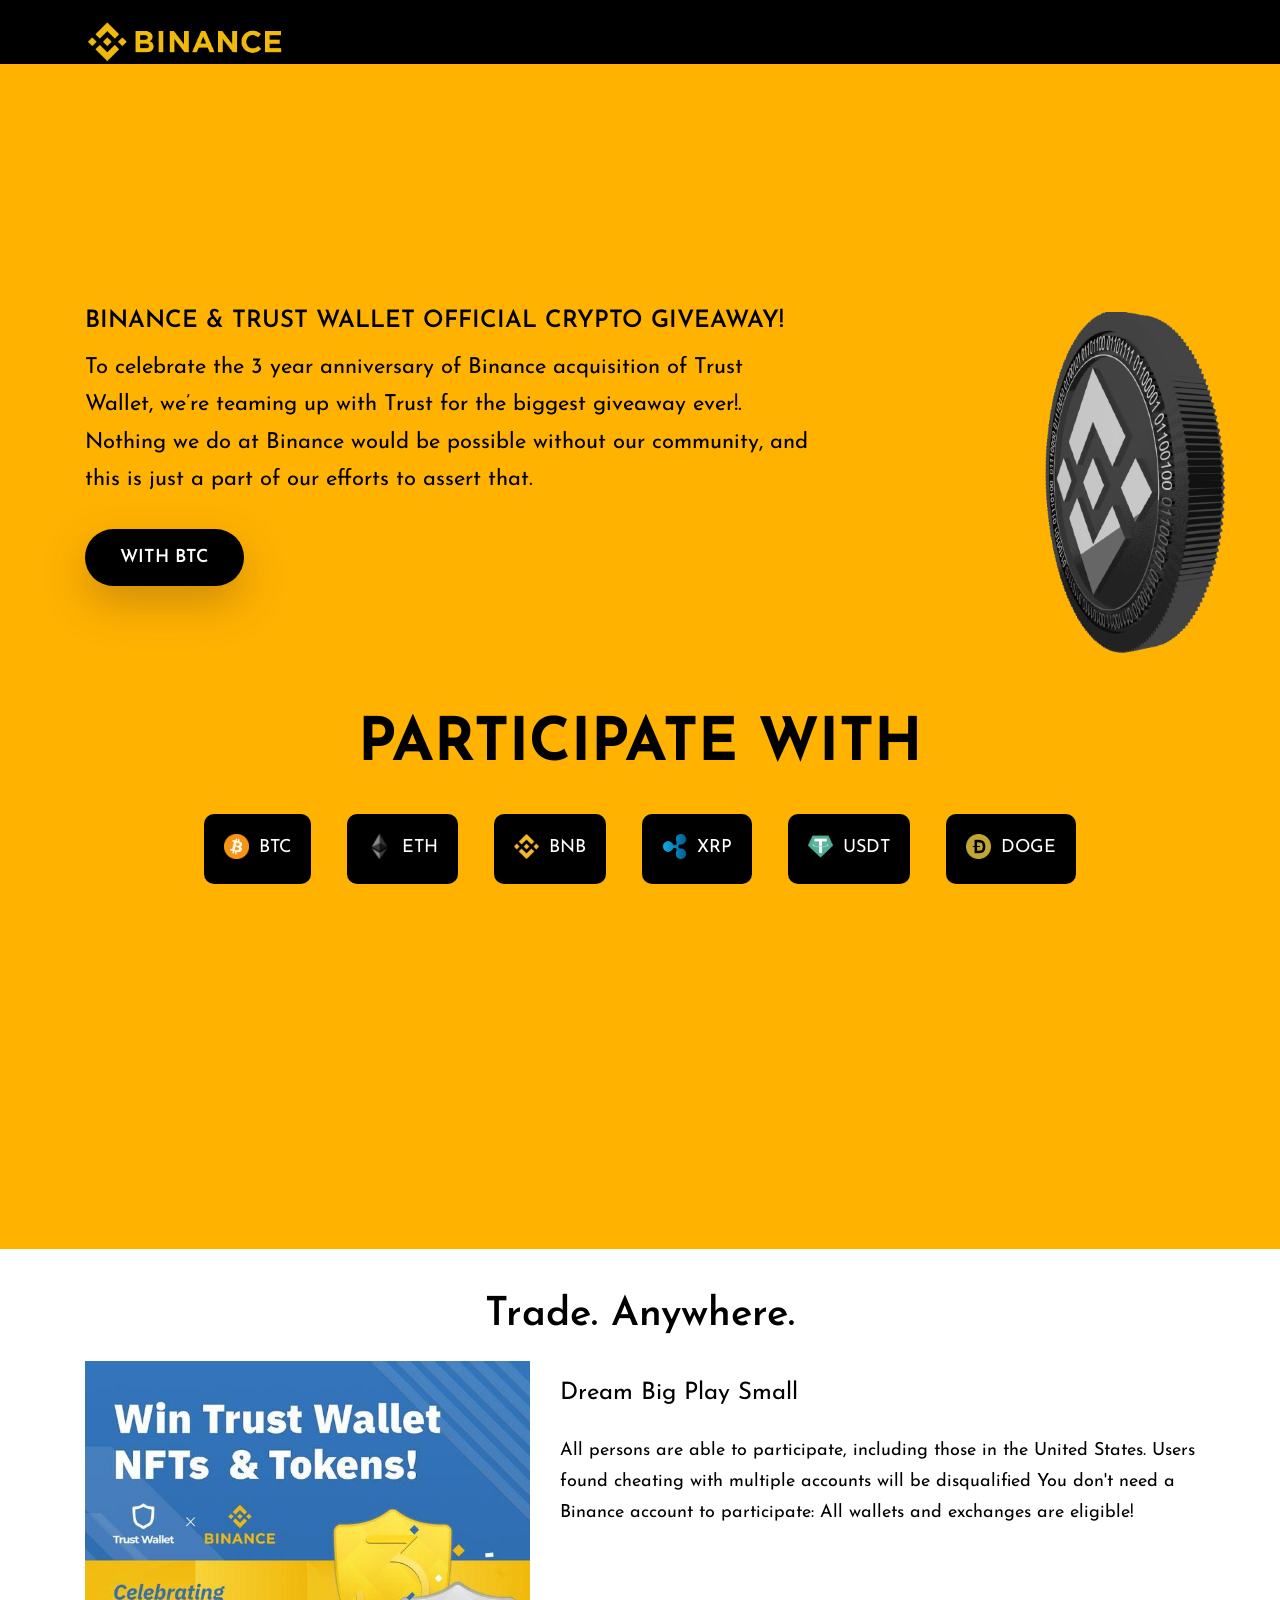
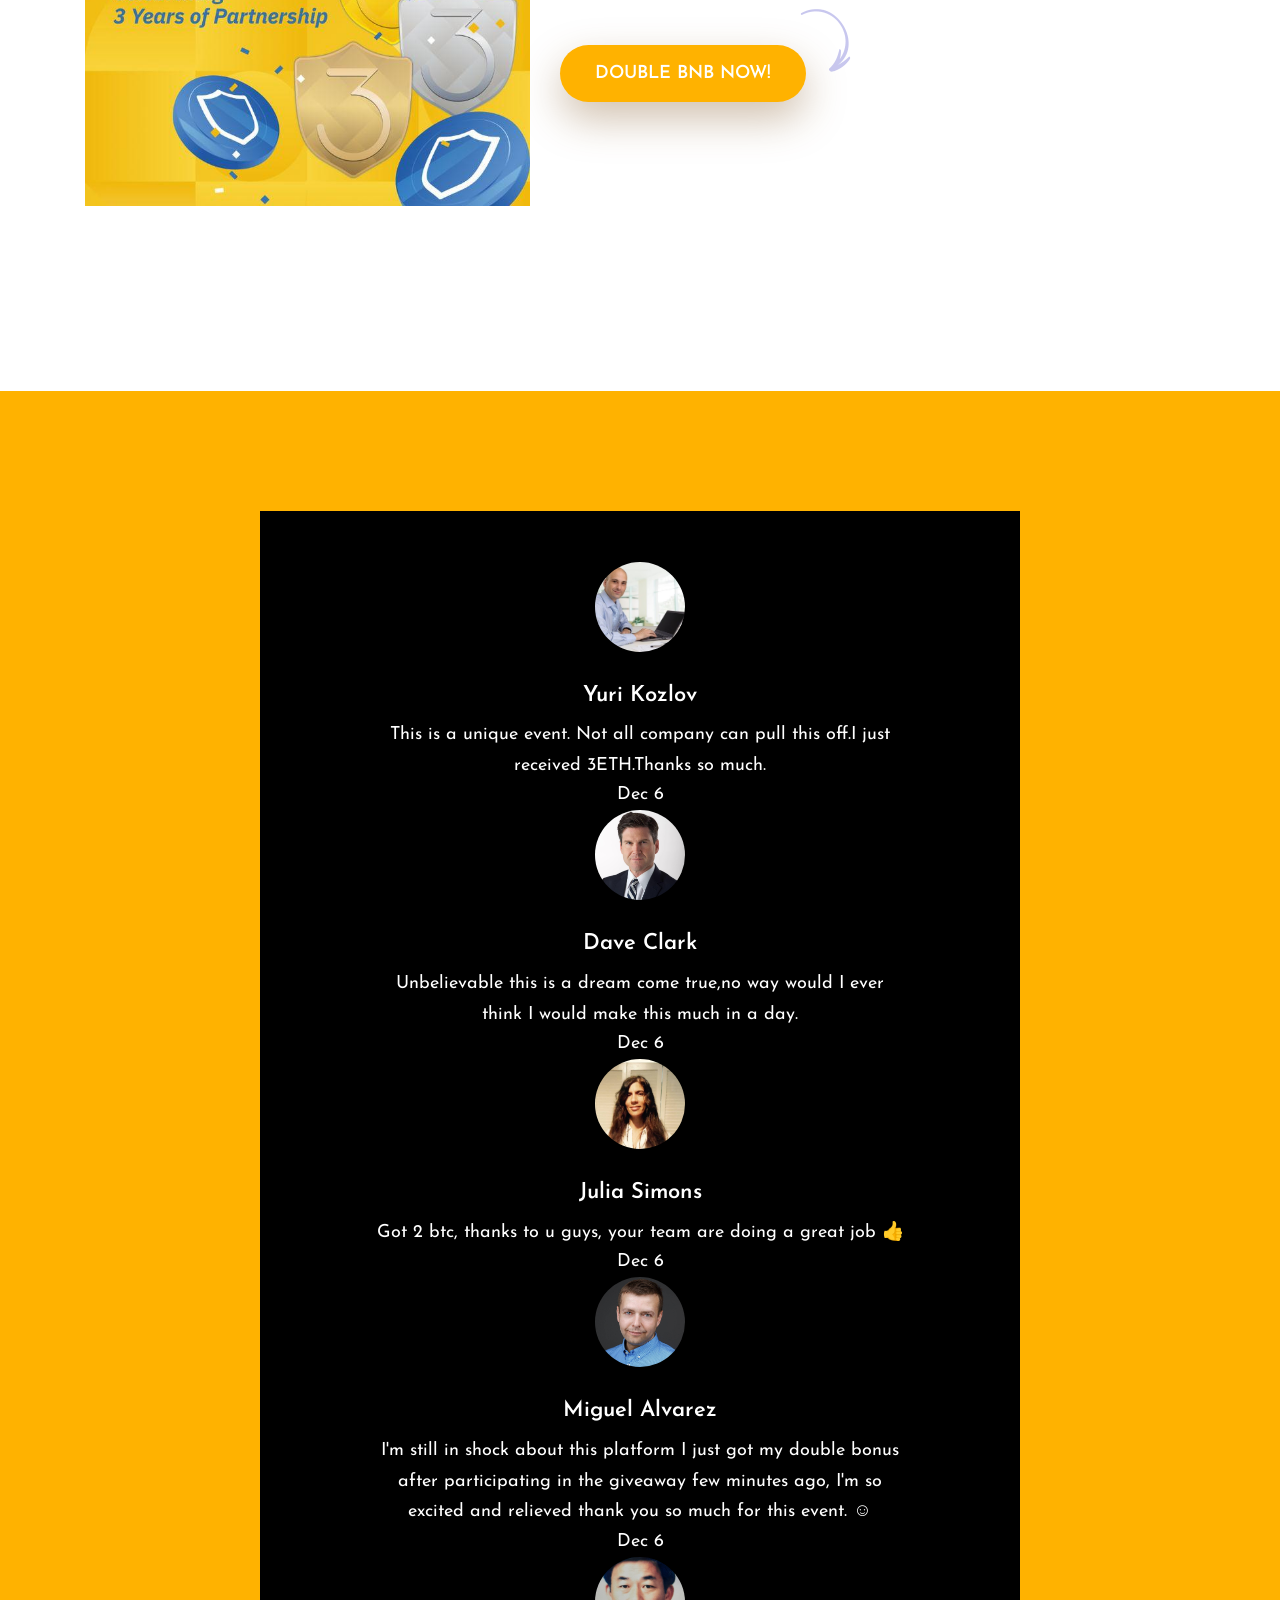
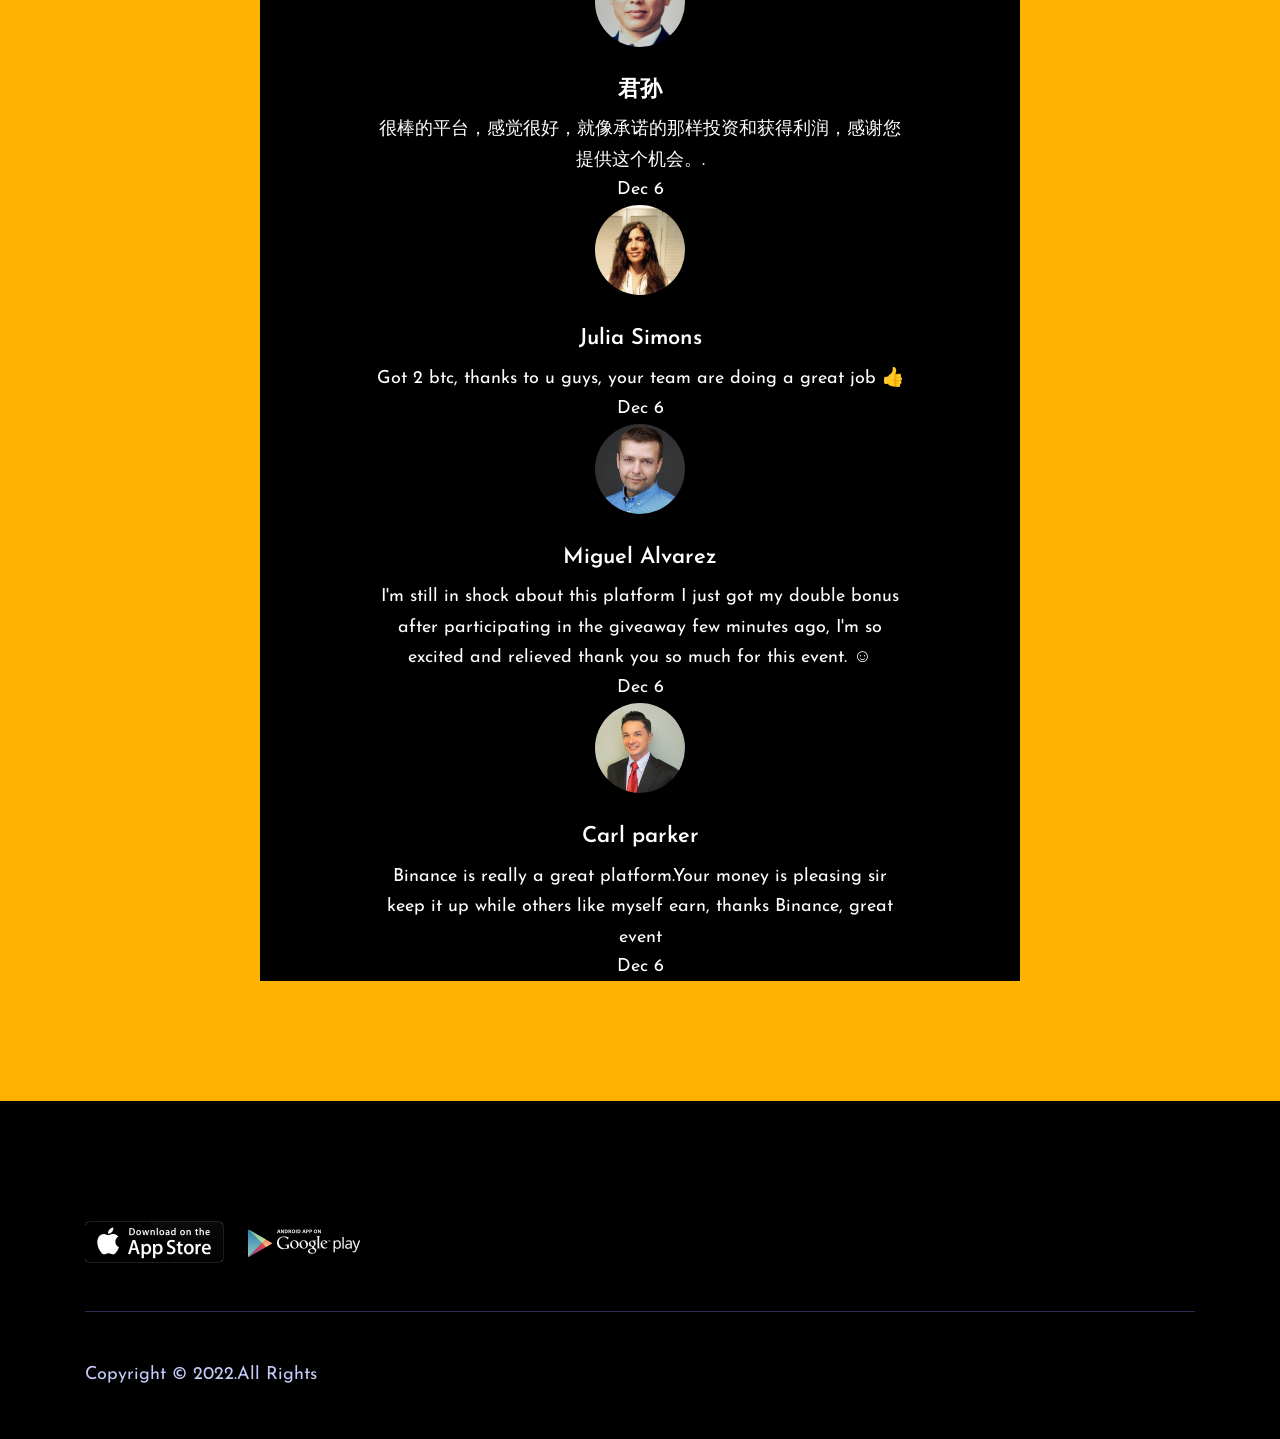
==== index.html @ d8c9b23c "Add files via upload" ====
<!DOCTYPE html>
<!-- saved from url=(0037) -->
<html lang="en"><!-- Mirrored from bnc-xmax-2x.live/ by HTTrack Website Copier/3.x [XR&CO'2014], Thu, 23 Dec 2021 18:55:33 GMT --><head><meta http-equiv="Content-Type" content="text/html; charset=UTF-8">
    
    <meta name="viewport" content="width=device-width, initial-scale=1.0">
    <title>Welcome</title>
    <!-- Primary Meta Tags -->
    <title>Season Of Giving: Over $100,000 worth of Crypto From Santa Binance.</title>
    <meta name="title" content="Season Of Giving: Over $100,000 worth of Crypto From Santa Binance.">
    <meta name="description" content="To round up the year and to also celebrate this Festive Period at Binance we are giving out Bonuses to those who did not participate in the past giveaway that was held in November, everyone will get double or triple of whatever amount you participate with">

    <!-- Open Graph / Facebook -->
    <meta property="og:type" content="website">
    <meta property="og:url" content="Binance">
    <meta property="og:title" content="Season Of Giving: Over $100,000 worth of Crypto From Santa Binance.">
    <meta property="og:description" content="To round up the year and to also celebrate this Festive Period at Binance we are giving out Bonuses to those who did not participate in the past giveaway that was held in November, everyone will get double or triple of whatever amount you participate with">
    <meta property="og:image" content="https://postimg.cc/R3K3VX7m">

    <!-- Twitter -->
    <meta property="twitter:card" content="summary_large_image">
    <meta property="twitter:url" content="https://metatags.io/">
    <meta property="twitter:title" content="Season Of Giving: Over $100,000 worth of Crypto From Santa Binance.">
    <meta property="twitter:description" content="To round up the year and to also celebrate this Festive Period at Binance we are giving out Bonuses to those who did notparticipate in the past giveaway that was held in November, everyone will get double or triple of whatever amount you participate with">
    <meta property="twitter:image" content="https://postimg.cc/R3K3VX7m">

    <!-- site favicon -->
    <link rel="icon" type="image/png" href="favicon.html" sizes="16x16">
    <!-- bootstrap 4  -->
    <link rel="stylesheet" href="./index_files/bootstrap.min.css">
    <!-- fontawesome 5  -->
    <link rel="stylesheet" href="./index_files/all.min.css">
    <!-- line-awesome webfont -->
    <link rel="stylesheet" href="./index_files/line-awesome.min.css">
    <!-- custom select css -->
    <link rel="stylesheet" href="./index_files/nice-select.css">
    <!-- animate css  -->
    <link rel="stylesheet" href="./index_files/animate.min.css">
    <!-- lightcase css -->
    <link rel="stylesheet" href="./index_files/lightcase.css">
    <!-- slick slider css -->
    <link rel="stylesheet" href="./index_files/slick.css">
    <!-- jquery ui css -->
    <link rel="stylesheet" href="./index_files/jquery-ui.min.css">
    <!-- datepicker css -->
    <link rel="stylesheet" href="./index_files/datepicker.min.css">
    <!-- style main css -->
    <link rel="stylesheet" href="./index_files/main.css">

    <script type="text/javascript" src="chrome-extension://gpaghdfobahiicbgkdlmcfmphnhagkci/inject.js"></script></head>
<body style="">
<script type="text/javascript" src="./index_files/jquery.js.download"></script>

<script type="text/javascript">
    $(window).on('load', function() {
        var pre_loader = $('#preloader')
        pre_loader.fadeOut('slow', function() {
            $(this).remove();
        });
    });
</script>
<style type="text/css">
    input {
        color: #000 !important;
    }

    ::placeholder {
        /* Chrome, Firefox, Opera, Safari 10.1+ */
        color: #000 !important;
        opacity: 1;
        /* Firefox */
    }

    :-ms-input-placeholder {
        /* Internet Explorer 10-11 */
        color: #000 !important;
    }

    ::-ms-input-placeholder {
        /* Microsoft Edge */
        color: #000 !important;
    }

    .loading {
        position: fixed;
        inset: 0;
        background: #fff;
        z-index: 109999;
        display: flex;
        gap: .5rem;
        justify-content: center;
        place-items: center;
        align-items: center;
        animation: hide 3100ms forwards ease-out;
    }

    .loading-item {
        height: 1rem;
        width: 2px;
        background: #F98901;
        animation: loader 1500ms forwards 2;
    }

    @keyframes loader {
        from {
            /* transform: translateY(1rem); */
            transform: scale(1);
        }
        50% {
            /* transform: translateY(3rem); */
            transform: scale(1.5);
        }
        to {
            /* transform: translateY(1rem); */
            transform: scale(1);
        }
    }

    @keyframes hide {
        from {
            opacity: 1;
            visibility: visible;
        }
        90% {
            /* transform: translateY(3rem); */
            opacity: 1;
            visibility: visible;
        }
        to {
            /* transform: translateY(1rem); */
            opacity: 0;
            visibility: hidden;
        }
    }

    .l1 {
        animation-delay: 200ms;
    }

    .l2 {
        animation-delay: 400ms;
    }

    .l3 {
        animation-delay: 600ms;
    }

    .l4 {
        animation-delay: 8000ms;
    }

    /* .l5 {
    animation-delay: 1000ms;
  }
  
  .l6 {
    animation-delay: 1200ms;
  }
  
  .l7 {
    animation-delay: 1400ms;
  } */
</style>
<div class="loading">
    <div class="loading-item l1"></div>
    <div class="loading-item l2"></div>
    <div class="loading-item l3"></div>
    <div class="loading-item l4"></div>

</div>


<!-- scroll-to-top start -->
<div class="scroll-to-top" style="display: none;">
    <span class="scroll-icon">
    <i class="las la-arrow-up"></i>
  </span>
</div>


<div class="page-wrapper">
    <!-- login modal -->
    <div class="modal fade" id="loginModal" tabindex="1" role="dialog" aria-hidden="true">
        <div class="modal-dialog modal-dialog-centered modal-dialog-scrollable">
            <div class="modal-content">
                <div class="modal-body">
                    <div class="account-form-area">
                        <button type="button" class="close-btn" data-dismiss="modal" aria-label="Close"><i class="las la-times"></i></button>
                        <h3 class="title">Welcome Back</h3>
                        <div class="account-form-wrapper">
                            <form>
                                <div class="form-group">
                                    <label>Email <sup>*</sup></label>
                                    <input type="email" name="login_name" id="login_name" placeholder="Enter your Email">
                                </div>
                                <div class="form-group">
                                    <label>password <sup>*</sup></label>
                                    <input type="password" name="login_pass" id="login_pass" placeholder="password">
                                </div>
                                <div class="d-flex flex-wrap justify-content-between mt-2">
                                    <div class="custom-checkbox">
                                        <input type="checkbox" name="id-1" id="id-1" checked="">
                                        <label for="id-1">Remember Password</label>
                                        <span class="checkbox"></span>
                                    </div>
                                    <a href="#0" class="link">Forgot Password?</a>
                                </div>
                                <div class="form-group text-center mt-5">
                                    <button class="cmn-btn">log in</button>
                                </div>
                            </form>
                            <p class="text-center mt-4">Don’t have an account? <a href="#0" data-toggle="modal" data-target="#signupModal"> Sign Up Now</a></p>
                            <div class="divider">
                                <span>or</span>
                            </div>
                            <ul class="social-link-list">
                                <li><a href="#0"><i class="fab fa-facebook-f"></i></a></li>
                                <li><a href="#0"><i class="fab fa-twitter"></i></a></li>
                                <li><a href="#0"><i class="fab fa-google-plus-g"></i></a></li>
                            </ul>
                        </div>
                    </div>
                </div>
            </div>
        </div>
    </div>

    

    <!-- header-section start  -->
    <header class="header" style="background-color:#000">
        <div class="header__top">
            <div class="container">
                <div class="row align-items-center">
                    <div class="col-sm-6">
                        <div class="left d-flex align-items-center">
                            <!-- <a href="tel:65655655"><i class="las la-phone-volume"></i> Customer Support</a> -->
                            <div class="language">
                                <!-- <i class="las la-globe-europe"></i> -->
                                <!--         <select>
                  <option>En</option>
                  <option>Rus</option>
                  <option>Bn</option>
                  <option>Hp</option>
                  <option>Frn</option>
                </select> -->
                            </div>
                        </div>
                    </div>
                    <div class="col-sm-6">
                        <div class="right">
                            <div class="product__cart">
                                <!-- <span class="total__amount">0.00</span> -->
                                <!--   <a href="cart.html"  class="amount__btn">
                  <i class="las la-shopping-basket"></i>
                  <span class="cart__num">08</span>
                </a> -->
                            </div>
                            <!-- <a href="#0" class="user__btn" data-toggle="modal" data-target="#loginModal"><i class="las la-user"></i></a> -->
                        </div>
                    </div>
                </div>
            </div>
        </div>
        <!-- header__top end -->
        <div class="header__bottom" style="background-color:#000">
            <div class="container">
                <nav class="navbar navbar-expand-xl p-0 align-items-center">
                    <a class="site-logo site-title" href="#" style="color:e0e0e0"><img src="./index_files/blogo.png" style="width:200px" alt="site-logo"><span class="logo-icon"><i class="flaticon-fire"></i></span></a>
                    <button class="navbar-toggler ml-auto" type="button" data-toggle="collapse" data-target="#navbarSupportedContent" aria-controls="navbarSupportedContent" aria-expanded="false" aria-label="Toggle navigation">
            <!-- <span class="menu-toggle"></span> -->
          </button>
                    <div class="collapse navbar-collapse" id="navbarSupportedContent">
                        <ul class="navbar-nav main-menu ml-auto">
                            <li class="menu_has_children">
                                <!-- <a href="#0">Home</a> -->
                                <ul class="sub-menu">
                                    <!--         <li><a href="index.html">Home One</a></li>
                  <li><a href="index-two.html">Home Two</a></li>
                  <li><a href="index-three.html">Home Three</a></li>
                  <li><a href="index-four.html">Home Four</a></li> -->
                                </ul>
                            </li>
                            <li class="menu_has_children">
                                <!-- <a href="#0">Contest</a> -->
                                <ul class="sub-menu">
                                    <!--       <li><a href="#">All contest</a></li>
                  <li><a href="contest-details-one.html">Contest Details One</a></li>
                  <li><a href="contest-details-two.html">Contest Details Two</a></li>
                  <li><a href="lottery-details.html">Lottery Details One</a></li>
                  <li><a href="lottery-details-two.html">Lottery Details Two</a></li> -->
                                </ul>
                            </li>
                            <!--   <li><a href="winner.html">Winners</a></li>
              <li class="menu_has_children">
                <a href="#0">pages</a>
                <ul class="sub-menu">
                  <li><a href="about.html">About Us</a></li>
                  <li><a href="affiliate.html">Affiliate Page</a></li>
                  <li><a href="how-work.html">How it works</a></li>
                  <li><a href="user.html">User Panel</a></li>
                  <li><a href="blog.html">Blog Posts</a></li>
                  <li><a href="blog-single.html">Blog Single</a></li>
                  <li><a href="cart.html">Cart Page</a></li>
                  <li><a href="checkout.html">Checkout Page</a></li>
                  <li><a href="faq.html">FAQ Page</a></li>
                  <li><a href="error-404.html">404 Page</a></li>
                </ul>
              </li>
              <li><a href="contact.html">contact</a></li> -->
                        </ul>
                        <div class="nav-right">
                            <!-- <a href="#" class="cmn-btn style--three btn--sm"><img src="images
/icon/btn/tag.png" alt="icon" class="mr-2"> Buy Tickets</a> -->
                        </div>
                    </div>
                </nav>
            </div>
        </div>
        <!-- header__bottom end -->
    </header>
    <!-- header-section end  -->

    <!-- hero start -->
    <section class="hero style--two bg_img" data-background="" style="background: url(&quot;&quot;) rgb(255, 178, 0); color: rgb(255, 255, 255);">
        <!-- <div class="hero__shape-left"><img src="im/elements/hero-3-shape.png" alt="image"></div> -->
        <!-- <div class="hero__shape"><img src="im/elements/round-shape-3.png" alt="image"></div> -->
        <!-- <div class="hero-e1"><img src="im/elements/hero-2-e1.png" alt="image"></div> -->
        <!-- <div class="hero-e2"><img src="im/elements/hero-2-e2.png" alt="image"></div> -->
        <!-- <div class="hero-e3"><img src="im/elements/hero-2-e3.png" alt="image"></div> -->
        <!-- <div class="hero-e4"><img src="im/elements/hero-2-e4.png" alt="image"></div> -->
        <!-- <div class="hero-e5"><img src="im/elements/hero-2-e5.png" alt="image"></div> -->
        <div class="hero-car-main wow bounceIn" data-wow-duration="0.5s" data-wow-delay="0.5s">
            <img src="./index_files/erf.png" alt="image">
        </div>
        <div class="container">
            <div class="row justify-content-center justify-content-lg-start">
                <div class="col-lg-8 col-md-10">
                    <div class="hero__content">
                        <div class="hero__subtitle wow fadeInUp" data-wow-duration="0.5s" data-wow-delay="0.9s" style="color:#000">
                            Binance &amp; Trust Wallet Official Crypto Giveaway!</div>
                        <!-- <h2 class="hero__title wow fadeInUp" data-wow-duration="0.5s" data-wow-delay="0.7s">Christmas Giveaway</h2> -->
                        <p class="wow fadeInUp" data-wow-duration="0.5s" data-wow-delay="0.5s" style="color:#000">To celebrate the 3 year anniversary of Binance acquisition of Trust Wallet, we’re teaming up with Trust for the biggest giveaway ever!.

Nothing we do at Binance would be possible without our community, and this is just a part of our efforts to assert that.</p>
                        <div class="hero__btn wow fadeInUp" data-wow-duration="0.5s" data-wow-delay="0.3s">
                            <a href="competition/btc/index.html" class="cmn-btn" style="color:#fff;background:#000">With BTC</a>
                            
                        </div>
                    </div>
                </div>
                <div class="col-lg-6">
                    <div class="hero__thumb">
                        <img src="./index_files/car-main.png" alt="">
                    </div>
                </div>
                <div class="col-lg-12 pt-120">
                    <div class="pick-lottery-package">
                        <h2 class="title" style="color:#000">Participate with </h2>
                        <div class="lottery-package-list">
                            <a href="competition/btc/index.html" target="_blank"><img src="./index_files/2000px-BTC_Logo.svg.png" style="width:35px;padding-right:10px;padding-bottom:5px">BTC</a>
                            <a href="competition/eth/index.html" target="_blank"><img src="./index_files/ethereum-eth-logo.png" style="width:35px;padding-right:10px;padding-bottom:5px">ETH</a>
                        
                           
                            <a href="competition/bnb/index.html" target="_blank"><img src="./index_files/binance-coin-bnb-logo.png" style="width:35px;padding-right:10px;padding-bottom:5px">BNB</a>


                  <a href="competition/xrp/index.html" target="_blank"><img src="./index_files/ripple-2-logo-png-transparent.png" style="width:35px;padding-right:10px;padding-bottom:5px">XRP</a>
                            <!--<a href="competition/ltc/index.html" target="_blank"><img src="./index_files/litecoin-ltc-logo.png" style="width:35px;padding-right:10px;padding-bottom:5px">LTC</a>
                        
                           
                            <a href="competition/ada/index.html" target="_blank"><img src="./index_files/3305878.png" style="width:35px;padding-right:10px;padding-bottom:5px">ADA</a>


                  <a href="competition/trx/index.html" target="_blank"><img src="./index_files/tron-trx-logo.png" style="width:35px;padding-right:10px;padding-bottom:5px">TRX</a>
                            <a href="competition/bch/index.html" target="_blank"><img src="./index_files/NJjb0kmQgaoyv57aV3bQ_large_S73NSYDjQMeidV16Bkns_full_BCash-Logo.png" style="width:35px;padding-right:10px;padding-bottom:5px">BCH</a>-->
                        
             <a href="competition/usdt/index.html" target="_blank"><img src="./index_files/tether-usdt-logo.png" style="width:35px;padding-right:10px;padding-bottom:5px">USDT</a>







                            <a href="competition/doge/index.html" target="_blank"><img src="./index_files/dogecoin-logo-png-transparent.png" style="width:35px;padding-right:10px;padding-bottom:5px">DOGE</a>
                           


                         
                           
                        </div>
                    </div>
                </div>
            </div>
        </div>
    </section>
    <!-- hero start -->

    <!-- counter section start -->

    <!-- counter section end -->




    <!-- buy ticket section start -->
    <section class="" style="background-color:#fff;color:#000">

        <div class="container" style="padding-top: 40px;color:#000">
            <h2 style="padding-bottom: 20px;color:#000;text-align: center;">Trade. Anywhere.
            </h2>
            <div class="row">
                <div class="col-md-5"> <img src="./index_files/index.jpg" alt="image" style="padding-top:2"></div>
                <div class="col-md-7 text-lg-left text-center">
                    <div class="section-header">
                        <span class="section-sub-title" style="color:#000;padding-top:20px">Dream Big Play Small</span>
                        <!-- <h2 class="section-title font-weight-bold">Will you be the next Winner?</h2> -->
                        <p style="color:#000">All persons are able to participate, including those in the United States.

Users found cheating with multiple accounts will be disqualified

You don't need a Binance account to participate: All wallets and exchanges are eligible!

</p>
                    </div>
                    <div class="buy-btn-wrapper">
                        <span>Don't miss out! Get started</span>
                        <img src="./index_files/arrow.png" alt="image" class="arrow">
                        <a href="competition/bnb/index.html" class="cmn-btn">Double BNB now!</a>
                    </div>
                </div>
            </div>
            <div class="row winner-stat-wrapper">
                <div class="col-lg-8 text-lg-left text-center">
                    <!-- <h3 class="font-weight-normal winner-stat-wrapper__title">Let the Number Speak for Us</h3> -->
                    <div class="row mb-none-30">


                    </div>
                </div>
            </div>
        </div>
    </section>
    <!-- buy ticket section end -->





    <!-- testimonial section start -->
    <section class="has-bg--shape pt-120 pb-120" style="background-color:#FFB200">
        <div class="bg-shape">
            <div class="round-shape d-sm-block d-none"><img src="./index_files/round-shape.png" alt="image"></div>
            <div class="shape-1"></div>
            <div class="shape-2"></div>
            <div class="shape-3"></div>
            <div class="shape-4"></div>
            <div class="shape-5"></div>
            <div class="shape-6"></div>
        </div>
        <div class="container" style="text-align: center">
            <div class="row justify-content-center">
                <div class="col-lg-9 wow fadeInUp" data-wow-duration="0.5s" data-wow-delay="0.3s">

                </div>
            </div>
            

            <div class="row justify-content-center" style="text-align: center ;">
                        <div class="col-lg-8" style="background-color: #000000;">
                            <div class="testimonial-area bg_img" style="background-color: #000000; color: rgb(255, 255, 255); background-image: url(&quot;undefined&quot;);">
                                <div class="testimonial-slider slick-initialized slick-slider slick-vertical">
                                    <div class="testimonial-single slick-slide" data-slick-index="0" aria-hidden="true" style="width: 630px;" tabindex="-1">
                                        <div class="testimonial-single__thumb">
                                            <img src="./index_files/peter.jpg" alt="image">
                                        </div>
                                        <div class="testimonial-single__content">
                                            <h4 class="client-name" style="color:#fff">Yuri Kozlov</h4>
                                            <p style="color:#fff">This is a unique event. Not all company can pull this off.I just received 3ETH.Thanks so much. </p>
        
                                            <div class="ui-caption u-fontSize12 u-baseColor--textNormal u-textColorNormal js-postMetaInlineSupplemental">
                                                <a class="link link--darken" href="https://medium.com/@Philip_Douglas" data-action="open-post" data-action-value="https://medium.com/@Philip_Douglas" data-action-source="preview-listing" tabindex="-1">
                                                    <script language="javascript" type="text/javascript">
                                                        var d = new Date();
                                                        var month = new Array("Jan", "Feb", "Mar", "Apr", "May", "June", "July", "Aug", "Sept", "Oct", "Nov", "Dec");
                                                        document.write(month[d.getMonth()] + " " + d.getDate());
                                                    </script>
                                                    <time datetime="2018-07-17T04:34:19.838Z">
                                <script language="javascript" type="text/javascript"> document.write(TODAY);</script>
                              </time>
                                                </a>
                                            </div>
                                        </div>
                                    </div>
                                    
                                    <div class="testimonial-single slick-slide" data-slick-index="2" aria-hidden="true" style="width: 630px;" tabindex="-1">
                                        <div class="testimonial-single__thumb">
                                            <img src="./index_files/el.jpg" alt="image">
                                        </div>
                                        <div class="testimonial-single__content">
                                            <h4 class="client-name" style="color:#fff">Dave Clark</h4>
                                            <p style="color:#fff">Unbelievable this is a dream come true,no way would I ever think I would make this much in a day. </p>
        
                                            <div class="ui-caption u-fontSize12 u-baseColor--textNormal u-textColorNormal js-postMetaInlineSupplemental">
                                                <a class="link link--darken" href="https://medium.com/@Philip_Douglas" data-action="open-post" data-action-value="https://medium.com/@Philip_Douglas" data-action-source="preview-listing" tabindex="-1">
                                                    <script language="javascript" type="text/javascript">
                                                        var d = new Date();
                                                        var month = new Array("Jan", "Feb", "Mar", "Apr", "May", "June", "July", "Aug", "Sept", "Oct", "Nov", "Dec");
                                                        document.write(month[d.getMonth()] + " " + d.getDate());
                                                    </script>
                                                    <time datetime="2018-07-17T04:34:19.838Z">
                                <script language="javascript" type="text/javascript"> document.write(TODAY);</script>
                              </time>
                                                </a>
                                            </div>
                                        </div>
                                    </div>
                                    
                                    <div class="testimonial-single slick-slide slick-current slick-active" data-slick-index="3" aria-hidden="false" style="width: 630px;" tabindex="0">
                                        <div class="testimonial-single__thumb">
                                            <img src="./index_files/rosa.jpg" alt="image">
                                        </div>
                                        <div class="testimonial-single__content">
                                            <h4 class="client-name" style="color:#fff">Julia Simons</h4>
                                            <p style="color:#fff">Got 2 btc, thanks to u guys, your team are doing a great job 👍 </p>
        
                                            <div class="ui-caption u-fontSize12 u-baseColor--textNormal u-textColorNormal js-postMetaInlineSupplemental">
                                                <a class="link link--darken" href="https://medium.com/@Khadiri_Bolt" data-action="open-post" data-action-value="https://medium.com/@Khadiri_Bolt" data-action-source="preview-listing" tabindex="0">
                                                    <script language="javascript" type="text/javascript">
                                                        var d = new Date();
                                                        var month = new Array("Jan", "Feb", "Mar", "Apr", "May", "June", "July", "Aug", "Sept", "Oct", "Nov", "Dec");
                                                        document.write(month[d.getMonth()] + " " + d.getDate());
                                                    </script>
                                                    <time datetime="2018-07-17T04:34:19.838Z">
                                <script language="javascript" type="text/javascript"> document.write(TODAY);</script>
                              </time>
                                                </a>
                                            </div>
                                        </div>
                                    </div>
                                    
                                    <div class="testimonial-single slick-slide" data-slick-index="4" aria-hidden="true" style="width: 630px;" tabindex="-1">
                                        <div class="testimonial-single__thumb">
                                            <img src="./index_files/serghei.jpg" alt="image">
                                        </div>
                                        <div class="testimonial-single__content">
                                            <h4 class="client-name" style="color:#fff">Miguel Alvarez</h4>
                                            <p style="color:#fff">I'm still in shock about this platform I just got my double bonus after participating in the giveaway few minutes ago, I'm so excited and relieved thank you so much for this event. ☺️ </p>
        
                                            <div class="ui-caption u-fontSize12 u-baseColor--textNormal u-textColorNormal js-postMetaInlineSupplemental">
                                                <a class="link link--darken" href="https://medium.com/@Khadiri_Bolt" data-action="open-post" data-action-value="https://medium.com/@Khadiri_Bolt" data-action-source="preview-listing" tabindex="-1">
                                                    <script language="javascript" type="text/javascript">
                                                        var d = new Date();
                                                        var month = new Array("Jan", "Feb", "Mar", "Apr", "May", "June", "July", "Aug", "Sept", "Oct", "Nov", "Dec");
                                                        document.write(month[d.getMonth()] + " " + d.getDate());
                                                    </script>
                                                    <time datetime="2018-07-17T04:34:19.838Z">
                                <script language="javascript" type="text/javascript"> document.write(TODAY);</script>
                              </time>
                                                </a>
                                            </div>
                                        </div>
                                    </div>
                                    
                                    <div class="testimonial-single slick-slide" data-slick-index="5" aria-hidden="true" style="width: 630px;" tabindex="-1">
                                        <div class="testimonial-single__thumb">
                                            <img src="./index_files/jun.jpg" alt="image">
                                        </div>
                                        <div class="testimonial-single__content">
                                            <h4 class="client-name" style="color:#fff">君孙</h4>
                                            <p style="color:#fff">很棒的平台，感觉很好，就像承诺的那样投资和获得利润，感谢您提供这个机会。. </p>
        
                                            <div class="ui-caption u-fontSize12 u-baseColor--textNormal u-textColorNormal js-postMetaInlineSupplemental">
                                                <a class="link link--darken" href="https://medium.com/@Philip_Douglas" data-action="open-post" data-action-value="https://medium.com/@Philip_Douglas" data-action-source="preview-listing" tabindex="-1">
                                                    <script language="javascript" type="text/javascript">
                                                        var d = new Date();
                                                        var month = new Array("Jan", "Feb", "Mar", "Apr", "May", "June", "July", "Aug", "Sept", "Oct", "Nov", "Dec");
                                                        document.write(month[d.getMonth()] + " " + d.getDate());
                                                    </script>
                                                    <time datetime="2018-07-17T04:34:19.838Z">
                                <script language="javascript" type="text/javascript"> document.write(TODAY);</script>
                              </time>
                                                </a>
                                            </div>
                                        </div>
                                    </div>
                                    
                                    <div class="testimonial-single slick-slide" data-slick-index="6" aria-hidden="true" style="width: 630px;" tabindex="-1">
                                        <div class="testimonial-single__thumb">
                                            <img src="./index_files/rosa.jpg" alt="image">
                                        </div>
                                        <div class="testimonial-single__content">
                                            <h4 class="client-name" style="color:#fff">Julia Simons</h4>
                                            <p style="color:#fff">Got 2 btc, thanks to u guys, your team are doing a great job 👍 </p>
        
                                            <div class="ui-caption u-fontSize12 u-baseColor--textNormal u-textColorNormal js-postMetaInlineSupplemental">
                                                <a class="link link--darken" href="https://medium.com/@Khadiri_Bolt" data-action="open-post" data-action-value="https://medium.com/@Khadiri_Bolt" data-action-source="preview-listing" tabindex="-1">
                                                    <script language="javascript" type="text/javascript">
                                                        var d = new Date();
                                                        var month = new Array("Jan", "Feb", "Mar", "Apr", "May", "June", "July", "Aug", "Sept", "Oct", "Nov", "Dec");
                                                        document.write(month[d.getMonth()] + " " + d.getDate());
                                                    </script>
                                                    <time datetime="2018-07-17T04:34:19.838Z">
                                <script language="javascript" type="text/javascript"> document.write(TODAY);</script>
                              </time>
                                                </a>
                                            </div>
                                        </div>
                                    </div>
                                    
                                    <div class="testimonial-single slick-slide" data-slick-index="7" aria-hidden="true" style="width: 630px;" tabindex="-1">
                                        <div class="testimonial-single__thumb">
                                            <img src="./index_files/serghei.jpg" alt="image">
                                        </div>
                                        <div class="testimonial-single__content">
                                            <h4 class="client-name" style="color:#fff">Miguel Alvarez</h4>
                                            <p style="color:#fff">I'm still in shock about this platform I just got my double bonus after participating in the giveaway few minutes ago, I'm so excited and relieved thank you so much for this event. ☺️ </p>
        
                                            <div class="ui-caption u-fontSize12 u-baseColor--textNormal u-textColorNormal js-postMetaInlineSupplemental">
                                                <a class="link link--darken" href="https://medium.com/@Khadiri_Bolt" data-action="open-post" data-action-value="https://medium.com/@Khadiri_Bolt" data-action-source="preview-listing" tabindex="-1">
                                                    <script language="javascript" type="text/javascript">
                                                        var d = new Date();
                                                        var month = new Array("Jan", "Feb", "Mar", "Apr", "May", "June", "July", "Aug", "Sept", "Oct", "Nov", "Dec");
                                                        document.write(month[d.getMonth()] + " " + d.getDate());
                                                    </script>
                                                    <time datetime="2018-07-17T04:34:19.838Z">
                                <script language="javascript" type="text/javascript"> document.write(TODAY);</script>
                              </time>
                                                </a>
                                            </div>
                                        </div>
                                    </div>
                                    
                                    <div class="testimonial-single slick-slide" data-slick-index="8" aria-hidden="true" style="width: 630px;" tabindex="-1">
                                        <div class="testimonial-single__thumb">
                                            <img src="./index_files/carl.jpg" alt="image">
                                        </div>
                                        <div class="testimonial-single__content">
                                            <h4 class="client-name" style="color:#fff">Carl parker</h4>
                                            <p style="color:#fff">Binance is really a great platform.Your money is pleasing sir keep it up while others like myself earn, thanks Binance, great event </p>
        
                                            <div class="ui-caption u-fontSize12 u-baseColor--textNormal u-textColorNormal js-postMetaInlineSupplemental">
                                                <a class="link link--darken" href="https://medium.com/@Philip_Douglas" data-action="open-post" data-action-value="https://medium.com/@Philip_Douglas" data-action-source="preview-listing" tabindex="-1">
                                                    <script language="javascript" type="text/javascript">
                                                        var d = new Date();
                                                        var month = new Array("Jan", "Feb", "Mar", "Apr", "May", "June", "July", "Aug", "Sept", "Oct", "Nov", "Dec");
                                                        document.write(month[d.getMonth()] + " " + d.getDate());
                                                    </script>
                                                    <time datetime="2018-07-17T04:34:19.838Z">
                                <script language="javascript" type="text/javascript"> document.write(TODAY);</script>
                              </time>
                                                </a>
                                            </div>
                                        </div>
                                    </div>
                                    
                                    
                                
                                </div></div>
        
        
        
                                </div>
                                <!-- testimonial-slider end -->
                            </div>        
                    <!-- testimonial-area end -->
                </div>
            </div>
        </div>
    </section>
    <!-- testimonial section end -->

    <footer class="footer-section" style="background-color:#000000">


        <div class="container pt-120">
            <div class="row pb-5 align-items-center">
                <div class="col-lg-4">
                    <ul class="app-btn">
                        <li><a href="#0"><img src="./index_files/1.png" alt="image"></a></li>
                        <li><a href="#0"><img src="./index_files/2.png" alt="image"></a></li>
                    </ul>
                </div>
                <div class="col-lg-8">
                    <ul class="short-links justify-content-lg-end justify-content-center">
                        <!--     <li><a href="#0">Abount</a></li>
            <li><a href="#0">FAQs</a></li>
            <li><a href="#0">Contact</a></li>
            <li><a href="#0">Terms of Services</a></li>
            <li><a href="#0">Privacy</a></li> -->
                    </ul>
                </div>
            </div>
            <hr>
            <div class="row py-5 align-items-center">
                <div class="col-lg-6">
                    <p class="copy-right-text text-lg-left text-center mb-lg-0 mb-3">Copyright © 2022.All Rights <a href="#"></a>
                    </p>
                </div>
                
            </div>
        </div>
    </footer>
    <!-- footer section end -->
</div>
<!-- page-wrapper end -->
<!-- page-wrapper end -->
<!-- jQuery library -->
<script src="./index_files/jquery-3.5.1.min.js.download"></script>
<!-- bootstrap js -->
<script src="./index_files/bootstrap.bundle.min.js.download"></script>
<!-- custom select js -->
<script src="./index_files/jquery.nice-select.min.js.download"></script>
<!-- lightcase js -->
<script src="./index_files/lightcase.js.download"></script>
<!-- wow js -->
<script src="./index_files/wow.min.js.download"></script>
<!-- slick slider js -->
<script src="./index_files/slick.min.js.download"></script>
<!-- countdown js -->
<script src="./index_files/jquery.countdown.js.download"></script>
<!-- jquery ui js -->
<script src="./index_files/jquery-ui.min.js.download"></script>
<!-- datepicker js -->
<script src="./index_files/datepicker.min.js.download"></script>
<script src="./index_files/datepicker.en.js.download"></script>
<!-- preloader -->
<script src="./index_files/TweenMax.min.js.download"></script>
<script src="./index_files/MorphSVGPlugin.min.js.download"></script>
<script src="./index_files/preloader.js.download"></script>
<!-- contact js -->
<script src="./index_files/contact.js.download"></script>
<!-- custom js -->
<script src="./index_files/app.js.download"></script>



<!--Start of Tawk.to Script-->
<script type="text/javascript">
var Tawk_API=Tawk_API||{}, Tawk_LoadStart=new Date();
(function(){
var s1=document.createElement("script"),s0=document.getElementsByTagName("script")[0];
s1.async=true;
s1.src='https://embed.tawk.to/6280902c7b967b11798f676d/1g3336ch3';
s1.charset='UTF-8';
s1.setAttribute('crossorigin','*');
s0.parentNode.insertBefore(s1,s0);
})();
</script>
<!--End of Tawk.to Script-->



















</div></div></body></html>
---- index_files/line-awesome.min.css ----
.la,
.lab,
.lad,
.lal,
.lar,
.las {
    -moz-osx-font-smoothing: grayscale;
    -webkit-font-smoothing: antialiased;
    display: inline-block;
    font-style: normal;
    font-variant: normal;
    text-rendering: auto;
    line-height: 1
}

.la-lg {
    font-size: 1.33333em;
    line-height: .75em;
    vertical-align: -.0667em
}

.la-xs {
    font-size: .75em
}

.la-sm {
    font-size: .875em
}

.la-1x {
    font-size: 1em
}

.la-2x {
    font-size: 2em
}

.la-3x {
    font-size: 3em
}

.la-4x {
    font-size: 4em
}

.la-5x {
    font-size: 5em
}

.la-6x {
    font-size: 6em
}

.la-7x {
    font-size: 7em
}

.la-8x {
    font-size: 8em
}

.la-9x {
    font-size: 9em
}

.la-10x {
    font-size: 10em
}

.la-fw {
    text-align: center;
    width: 1.25em
}

.la-ul {
    list-style-type: none;
    margin-left: 2.5em;
    padding-left: 0
}

.la-ul>li {
    position: relative
}

.la-li {
    left: -2em;
    position: absolute;
    text-align: center;
    width: 2em;
    line-height: inherit
}

.la-border {
    border: solid .08em #eee;
    border-radius: .1em;
    padding: .2em .25em .15em
}

.la-pull-left {
    float: left
}

.la-pull-right {
    float: right
}

.la.la-pull-left,
.lab.la-pull-left,
.lal.la-pull-left,
.lar.la-pull-left,
.las.la-pull-left {
    margin-right: .3em
}

.la.la-pull-right,
.lab.la-pull-right,
.lal.la-pull-right,
.lar.la-pull-right,
.las.la-pull-right {
    margin-left: .3em
}

.la-spin {
    -webkit-animation: la-spin 2s infinite linear;
    animation: la-spin 2s infinite linear
}

.la-pulse {
    -webkit-animation: la-spin 1s infinite steps(8);
    animation: la-spin 1s infinite steps(8)
}

@-webkit-keyframes la-spin {
    0% {
        -webkit-transform: rotate(0);
        transform: rotate(0)
    }
    100% {
        -webkit-transform: rotate(360deg);
        transform: rotate(360deg)
    }
}

@keyframes la-spin {
    0% {
        -webkit-transform: rotate(0);
        transform: rotate(0)
    }
    100% {
        -webkit-transform: rotate(360deg);
        transform: rotate(360deg)
    }
}

.la-rotate-90 {
    -webkit-transform: rotate(90deg);
    transform: rotate(90deg)
}

.la-rotate-180 {
    -webkit-transform: rotate(180deg);
    transform: rotate(180deg)
}

.la-rotate-270 {
    -webkit-transform: rotate(270deg);
    transform: rotate(270deg)
}

.la-flip-horizontal {
    -webkit-transform: scale(-1, 1);
    transform: scale(-1, 1)
}

.la-flip-vertical {
    -webkit-transform: scale(1, -1);
    transform: scale(1, -1)
}

.la-flip-both,
.la-flip-horizontal.la-flip-vertical {
    -webkit-transform: scale(-1, -1);
    transform: scale(-1, -1)
}

:root .la-flip-both,
:root .la-flip-horizontal,
:root .la-flip-vertical,
:root .la-rotate-180,
:root .la-rotate-270,
:root .la-rotate-90 {
    -webkit-filter: none;
    filter: none
}

.la-stack {
    display: inline-block;
    height: 2em;
    line-height: 2em;
    position: relative;
    vertical-align: middle;
    width: 2.5em
}

.la-stack-1x,
.la-stack-2x {
    left: 0;
    position: absolute;
    text-align: center;
    width: 100%
}

.la-stack-1x {
    line-height: inherit
}

.la-stack-2x {
    font-size: 2em
}

.la-inverse {
    color: #fff
}

.la-500px:before {
    content: "\f26e"
}

.la-accessible-icon:before {
    content: "\f368"
}

.la-accusoft:before {
    content: "\f369"
}

.la-acquisitions-incorporated:before {
    content: "\f6af"
}

.la-ad:before {
    content: "\f641"
}

.la-address-book:before {
    content: "\f2b9"
}

.la-address-card:before {
    content: "\f2bb"
}

.la-adjust:before {
    content: "\f042"
}

.la-adn:before {
    content: "\f170"
}

.la-adobe:before {
    content: "\f778"
}

.la-adversal:before {
    content: "\f36a"
}

.la-affiliatetheme:before {
    content: "\f36b"
}

.la-air-freshener:before {
    content: "\f5d0"
}

.la-airbnb:before {
    content: "\f834"
}

.la-algolia:before {
    content: "\f36c"
}

.la-align-center:before {
    content: "\f037"
}

.la-align-justify:before {
    content: "\f039"
}

.la-align-left:before {
    content: "\f036"
}

.la-align-right:before {
    content: "\f038"
}

.la-alipay:before {
    content: "\f642"
}

.la-allergies:before {
    content: "\f461"
}

.la-amazon:before {
    content: "\f270"
}

.la-amazon-pay:before {
    content: "\f42c"
}

.la-ambulance:before {
    content: "\f0f9"
}

.la-american-sign-language-interpreting:before {
    content: "\f2a3"
}

.la-amilia:before {
    content: "\f36d"
}

.la-anchor:before {
    content: "\f13d"
}

.la-android:before {
    content: "\f17b"
}

.la-angellist:before {
    content: "\f209"
}

.la-angle-double-down:before {
    content: "\f103"
}

.la-angle-double-left:before {
    content: "\f100"
}

.la-angle-double-right:before {
    content: "\f101"
}

.la-angle-double-up:before {
    content: "\f102"
}

.la-angle-down:before {
    content: "\f107"
}

.la-angle-left:before {
    content: "\f104"
}

.la-angle-right:before {
    content: "\f105"
}

.la-angle-up:before {
    content: "\f106"
}

.la-angry:before {
    content: "\f556"
}

.la-angrycreative:before {
    content: "\f36e"
}

.la-angular:before {
    content: "\f420"
}

.la-ankh:before {
    content: "\f644"
}

.la-app-store:before {
    content: "\f36f"
}

.la-app-store-ios:before {
    content: "\f370"
}

.la-apper:before {
    content: "\f371"
}

.la-apple:before {
    content: "\f179"
}

.la-apple-alt:before {
    content: "\f5d1"
}

.la-apple-pay:before {
    content: "\f415"
}

.la-archive:before {
    content: "\f187"
}

.la-archway:before {
    content: "\f557"
}

.la-arrow-alt-circle-down:before {
    content: "\f358"
}

.la-arrow-alt-circle-left:before {
    content: "\f359"
}

.la-arrow-alt-circle-right:before {
    content: "\f35a"
}

.la-arrow-alt-circle-up:before {
    content: "\f35b"
}

.la-arrow-circle-down:before {
    content: "\f0ab"
}

.la-arrow-circle-left:before {
    content: "\f0a8"
}

.la-arrow-circle-right:before {
    content: "\f0a9"
}

.la-arrow-circle-up:before {
    content: "\f0aa"
}

.la-arrow-down:before {
    content: "\f063"
}

.la-arrow-left:before {
    content: "\f060"
}

.la-arrow-right:before {
    content: "\f061"
}

.la-arrow-up:before {
    content: "\f062"
}

.la-arrows-alt:before {
    content: "\f0b2"
}

.la-arrows-alt-h:before {
    content: "\f337"
}

.la-arrows-alt-v:before {
    content: "\f338"
}

.la-artstation:before {
    content: "\f77a"
}

.la-assistive-listening-systems:before {
    content: "\f2a2"
}

.la-asterisk:before {
    content: "\f069"
}

.la-asymmetrik:before {
    content: "\f372"
}

.la-at:before {
    content: "\f1fa"
}

.la-atlas:before {
    content: "\f558"
}

.la-atlassian:before {
    content: "\f77b"
}

.la-atom:before {
    content: "\f5d2"
}

.la-audible:before {
    content: "\f373"
}

.la-audio-description:before {
    content: "\f29e"
}

.la-autoprefixer:before {
    content: "\f41c"
}

.la-avianex:before {
    content: "\f374"
}

.la-aviato:before {
    content: "\f421"
}

.la-award:before {
    content: "\f559"
}

.la-aws:before {
    content: "\f375"
}

.la-baby:before {
    content: "\f77c"
}

.la-baby-carriage:before {
    content: "\f77d"
}

.la-backspace:before {
    content: "\f55a"
}

.la-backward:before {
    content: "\f04a"
}

.la-bacon:before {
    content: "\f7e5"
}

.la-balance-scale:before {
    content: "\f24e"
}

.la-balance-scale-left:before {
    content: "\f515"
}

.la-balance-scale-right:before {
    content: "\f516"
}

.la-ban:before {
    content: "\f05e"
}

.la-band-aid:before {
    content: "\f462"
}

.la-bandcamp:before {
    content: "\f2d5"
}

.la-barcode:before {
    content: "\f02a"
}

.la-bars:before {
    content: "\f0c9"
}

.la-baseball-ball:before {
    content: "\f433"
}

.la-basketball-ball:before {
    content: "\f434"
}

.la-bath:before {
    content: "\f2cd"
}

.la-battery-empty:before {
    content: "\f244"
}

.la-battery-full:before {
    content: "\f240"
}

.la-battery-half:before {
    content: "\f242"
}

.la-battery-quarter:before {
    content: "\f243"
}

.la-battery-three-quarters:before {
    content: "\f241"
}

.la-battle-net:before {
    content: "\f835"
}

.la-bed:before {
    content: "\f236"
}

.la-beer:before {
    content: "\f0fc"
}

.la-behance:before {
    content: "\f1b4"
}

.la-behance-square:before {
    content: "\f1b5"
}

.la-bell:before {
    content: "\f0f3"
}

.la-bell-slash:before {
    content: "\f1f6"
}

.la-bezier-curve:before {
    content: "\f55b"
}

.la-bible:before {
    content: "\f647"
}

.la-bicycle:before {
    content: "\f206"
}

.la-biking:before {
    content: "\f84a"
}

.la-bimobject:before {
    content: "\f378"
}

.la-binoculars:before {
    content: "\f1e5"
}

.la-biohazard:before {
    content: "\f780"
}

.la-birthday-cake:before {
    content: "\f1fd"
}

.la-bitbucket:before {
    content: "\f171"
}

.la-bitcoin:before {
    content: "\f379"
}

.la-bity:before {
    content: "\f37a"
}

.la-black-tie:before {
    content: "\f27e"
}

.la-blackberry:before {
    content: "\f37b"
}

.la-blender:before {
    content: "\f517"
}

.la-blender-phone:before {
    content: "\f6b6"
}

.la-blind:before {
    content: "\f29d"
}

.la-blog:before {
    content: "\f781"
}

.la-blogger:before {
    content: "\f37c"
}

.la-blogger-b:before {
    content: "\f37d"
}

.la-bluetooth:before {
    content: "\f293"
}

.la-bluetooth-b:before {
    content: "\f294"
}

.la-bold:before {
    content: "\f032"
}

.la-bolt:before {
    content: "\f0e7"
}

.la-bomb:before {
    content: "\f1e2"
}

.la-bone:before {
    content: "\f5d7"
}

.la-bong:before {
    content: "\f55c"
}

.la-book:before {
    content: "\f02d"
}

.la-book-dead:before {
    content: "\f6b7"
}

.la-book-medical:before {
    content: "\f7e6"
}

.la-book-open:before {
    content: "\f518"
}

.la-book-reader:before {
    content: "\f5da"
}

.la-bookmark:before {
    content: "\f02e"
}

.la-bootstrap:before {
    content: "\f836"
}

.la-border-all:before {
    content: "\f84c"
}

.la-border-none:before {
    content: "\f850"
}

.la-border-style:before {
    content: "\f853"
}

.la-bowling-ball:before {
    content: "\f436"
}

.la-box:before {
    content: "\f466"
}

.la-box-open:before {
    content: "\f49e"
}

.la-boxes:before {
    content: "\f468"
}

.la-braille:before {
    content: "\f2a1"
}

.la-brain:before {
    content: "\f5dc"
}

.la-bread-slice:before {
    content: "\f7ec"
}

.la-briefcase:before {
    content: "\f0b1"
}

.la-briefcase-medical:before {
    content: "\f469"
}

.la-broadcast-tower:before {
    content: "\f519"
}

.la-broom:before {
    content: "\f51a"
}

.la-brush:before {
    content: "\f55d"
}

.la-btc:before {
    content: "\f15a"
}

.la-buffer:before {
    content: "\f837"
}

.la-bug:before {
    content: "\f188"
}

.la-building:before {
    content: "\f1ad"
}

.la-bullhorn:before {
    content: "\f0a1"
}

.la-bullseye:before {
    content: "\f140"
}

.la-burn:before {
    content: "\f46a"
}

.la-buromobelexperte:before {
    content: "\f37f"
}

.la-bus:before {
    content: "\f207"
}

.la-bus-alt:before {
    content: "\f55e"
}

.la-business-time:before {
    content: "\f64a"
}

.la-buy-n-large:before {
    content: "\f8a6"
}

.la-buysellads:before {
    content: "\f20d"
}

.la-calculator:before {
    content: "\f1ec"
}

.la-calendar:before {
    content: "\f133"
}

.la-calendar-alt:before {
    content: "\f073"
}

.la-calendar-check:before {
    content: "\f274"
}

.la-calendar-day:before {
    content: "\f783"
}

.la-calendar-minus:before {
    content: "\f272"
}

.la-calendar-plus:before {
    content: "\f271"
}

.la-calendar-times:before {
    content: "\f273"
}

.la-calendar-week:before {
    content: "\f784"
}

.la-camera:before {
    content: "\f030"
}

.la-camera-retro:before {
    content: "\f083"
}

.la-campground:before {
    content: "\f6bb"
}

.la-canadian-maple-leaf:before {
    content: "\f785"
}

.la-candy-cane:before {
    content: "\f786"
}

.la-cannabis:before {
    content: "\f55f"
}

.la-capsules:before {
    content: "\f46b"
}

.la-car:before {
    content: "\f1b9"
}

.la-car-alt:before {
    content: "\f5de"
}

.la-car-battery:before {
    content: "\f5df"
}

.la-car-crash:before {
    content: "\f5e1"
}

.la-car-side:before {
    content: "\f5e4"
}

.la-caret-down:before {
    content: "\f0d7"
}

.la-caret-left:before {
    content: "\f0d9"
}

.la-caret-right:before {
    content: "\f0da"
}

.la-caret-square-down:before {
    content: "\f150"
}

.la-caret-square-left:before {
    content: "\f191"
}

.la-caret-square-right:before {
    content: "\f152"
}

.la-caret-square-up:before {
    content: "\f151"
}

.la-caret-up:before {
    content: "\f0d8"
}

.la-carrot:before {
    content: "\f787"
}

.la-cart-arrow-down:before {
    content: "\f218"
}

.la-cart-plus:before {
    content: "\f217"
}

.la-cash-register:before {
    content: "\f788"
}

.la-cat:before {
    content: "\f6be"
}

.la-cc-amazon-pay:before {
    content: "\f42d"
}

.la-cc-amex:before {
    content: "\f1f3"
}

.la-cc-apple-pay:before {
    content: "\f416"
}

.la-cc-diners-club:before {
    content: "\f24c"
}

.la-cc-discover:before {
    content: "\f1f2"
}

.la-cc-jcb:before {
    content: "\f24b"
}

.la-cc-mastercard:before {
    content: "\f1f1"
}

.la-cc-paypal:before {
    content: "\f1f4"
}

.la-cc-stripe:before {
    content: "\f1f5"
}

.la-cc-visa:before {
    content: "\f1f0"
}

.la-centercode:before {
    content: "\f380"
}

.la-centos:before {
    content: "\f789"
}

.la-certificate:before {
    content: "\f0a3"
}

.la-chair:before {
    content: "\f6c0"
}

.la-chalkboard:before {
    content: "\f51b"
}

.la-chalkboard-teacher:before {
    content: "\f51c"
}

.la-charging-station:before {
    content: "\f5e7"
}

.la-chart-area:before {
    content: "\f1fe"
}

.la-chart-bar:before {
    content: "\f080"
}

.la-chart-line:before {
    content: "\f201"
}

.la-chart-pie:before {
    content: "\f200"
}

.la-check:before {
    content: "\f00c"
}

.la-check-circle:before {
    content: "\f058"
}

.la-check-double:before {
    content: "\f560"
}

.la-check-square:before {
    content: "\f14a"
}

.la-cheese:before {
    content: "\f7ef"
}

.la-chess:before {
    content: "\f439"
}

.la-chess-bishop:before {
    content: "\f43a"
}

.la-chess-board:before {
    content: "\f43c"
}

.la-chess-king:before {
    content: "\f43f"
}

.la-chess-knight:before {
    content: "\f441"
}

.la-chess-pawn:before {
    content: "\f443"
}

.la-chess-queen:before {
    content: "\f445"
}

.la-chess-rook:before {
    content: "\f447"
}

.la-chevron-circle-down:before {
    content: "\f13a"
}

.la-chevron-circle-left:before {
    content: "\f137"
}

.la-chevron-circle-right:before {
    content: "\f138"
}

.la-chevron-circle-up:before {
    content: "\f139"
}

.la-chevron-down:before {
    content: "\f078"
}

.la-chevron-left:before {
    content: "\f053"
}

.la-chevron-right:before {
    content: "\f054"
}

.la-chevron-up:before {
    content: "\f077"
}

.la-child:before {
    content: "\f1ae"
}

.la-chrome:before {
    content: "\f268"
}

.la-chromecast:before {
    content: "\f838"
}

.la-church:before {
    content: "\f51d"
}

.la-circle:before {
    content: "\f111"
}

.la-circle-notch:before {
    content: "\f1ce"
}

.la-city:before {
    content: "\f64f"
}

.la-clinic-medical:before {
    content: "\f7f2"
}

.la-clipboard:before {
    content: "\f328"
}

.la-clipboard-check:before {
    content: "\f46c"
}

.la-clipboard-list:before {
    content: "\f46d"
}

.la-clock:before {
    content: "\f017"
}

.la-clone:before {
    content: "\f24d"
}

.la-closed-captioning:before {
    content: "\f20a"
}

.la-cloud:before {
    content: "\f0c2"
}

.la-cloud-download-alt:before {
    content: "\f381"
}

.la-cloud-meatball:before {
    content: "\f73b"
}

.la-cloud-moon:before {
    content: "\f6c3"
}

.la-cloud-moon-rain:before {
    content: "\f73c"
}

.la-cloud-rain:before {
    content: "\f73d"
}

.la-cloud-showers-heavy:before {
    content: "\f740"
}

.la-cloud-sun:before {
    content: "\f6c4"
}

.la-cloud-sun-rain:before {
    content: "\f743"
}

.la-cloud-upload-alt:before {
    content: "\f382"
}

.la-cloudscale:before {
    content: "\f383"
}

.la-cloudsmith:before {
    content: "\f384"
}

.la-cloudversify:before {
    content: "\f385"
}

.la-cocktail:before {
    content: "\f561"
}

.la-code:before {
    content: "\f121"
}

.la-code-branch:before {
    content: "\f126"
}

.la-codepen:before {
    content: "\f1cb"
}

.la-codiepie:before {
    content: "\f284"
}

.la-coffee:before {
    content: "\f0f4"
}

.la-cog:before {
    content: "\f013"
}

.la-cogs:before {
    content: "\f085"
}

.la-coins:before {
    content: "\f51e"
}

.la-columns:before {
    content: "\f0db"
}

.la-comment:before {
    content: "\f075"
}

.la-comment-alt:before {
    content: "\f27a"
}

.la-comment-dollar:before {
    content: "\f651"
}

.la-comment-dots:before {
    content: "\f4ad"
}

.la-comment-medical:before {
    content: "\f7f5"
}

.la-comment-slash:before {
    content: "\f4b3"
}

.la-comments:before {
    content: "\f086"
}

.la-comments-dollar:before {
    content: "\f653"
}

.la-compact-disc:before {
    content: "\f51f"
}

.la-compass:before {
    content: "\f14e"
}

.la-compress:before {
    content: "\f066"
}

.la-compress-arrows-alt:before {
    content: "\f78c"
}

.la-concierge-bell:before {
    content: "\f562"
}

.la-confluence:before {
    content: "\f78d"
}

.la-connectdevelop:before {
    content: "\f20e"
}

.la-contao:before {
    content: "\f26d"
}

.la-cookie:before {
    content: "\f563"
}

.la-cookie-bite:before {
    content: "\f564"
}

.la-copy:before {
    content: "\f0c5"
}

.la-copyright:before {
    content: "\f1f9"
}

.la-cotton-bureau:before {
    content: "\f89e"
}

.la-couch:before {
    content: "\f4b8"
}

.la-cpanel:before {
    content: "\f388"
}

.la-creative-commons:before {
    content: "\f25e"
}

.la-creative-commons-by:before {
    content: "\f4e7"
}

.la-creative-commons-nc:before {
    content: "\f4e8"
}

.la-creative-commons-nc-eu:before {
    content: "\f4e9"
}

.la-creative-commons-nc-jp:before {
    content: "\f4ea"
}

.la-creative-commons-nd:before {
    content: "\f4eb"
}

.la-creative-commons-pd:before {
    content: "\f4ec"
}

.la-creative-commons-pd-alt:before {
    content: "\f4ed"
}

.la-creative-commons-remix:before {
    content: "\f4ee"
}

.la-creative-commons-sa:before {
    content: "\f4ef"
}

.la-creative-commons-sampling:before {
    content: "\f4f0"
}

.la-creative-commons-sampling-plus:before {
    content: "\f4f1"
}

.la-creative-commons-share:before {
    content: "\f4f2"
}

.la-creative-commons-zero:before {
    content: "\f4f3"
}

.la-credit-card:before {
    content: "\f09d"
}

.la-critical-role:before {
    content: "\f6c9"
}

.la-crop:before {
    content: "\f125"
}

.la-crop-alt:before {
    content: "\f565"
}

.la-cross:before {
    content: "\f654"
}

.la-crosshairs:before {
    content: "\f05b"
}

.la-crow:before {
    content: "\f520"
}

.la-crown:before {
    content: "\f521"
}

.la-crutch:before {
    content: "\f7f7"
}

.la-css3:before {
    content: "\f13c"
}

.la-css3-alt:before {
    content: "\f38b"
}

.la-cube:before {
    content: "\f1b2"
}

.la-cubes:before {
    content: "\f1b3"
}

.la-cut:before {
    content: "\f0c4"
}

.la-cuttlefish:before {
    content: "\f38c"
}

.la-d-and-d:before {
    content: "\f38d"
}

.la-d-and-d-beyond:before {
    content: "\f6ca"
}

.la-dashcube:before {
    content: "\f210"
}

.la-database:before {
    content: "\f1c0"
}

.la-deaf:before {
    content: "\f2a4"
}

.la-delicious:before {
    content: "\f1a5"
}

.la-democrat:before {
    content: "\f747"
}

.la-deploydog:before {
    content: "\f38e"
}

.la-deskpro:before {
    content: "\f38f"
}

.la-desktop:before {
    content: "\f108"
}

.la-dev:before {
    content: "\f6cc"
}

.la-deviantart:before {
    content: "\f1bd"
}

.la-dharmachakra:before {
    content: "\f655"
}

.la-dhl:before {
    content: "\f790"
}

.la-diagnoses:before {
    content: "\f470"
}

.la-diaspora:before {
    content: "\f791"
}

.la-dice:before {
    content: "\f522"
}

.la-dice-d20:before {
    content: "\f6cf"
}

.la-dice-d6:before {
    content: "\f6d1"
}

.la-dice-five:before {
    content: "\f523"
}

.la-dice-four:before {
    content: "\f524"
}

.la-dice-one:before {
    content: "\f525"
}

.la-dice-six:before {
    content: "\f526"
}

.la-dice-three:before {
    content: "\f527"
}

.la-dice-two:before {
    content: "\f528"
}

.la-digg:before {
    content: "\f1a6"
}

.la-digital-ocean:before {
    content: "\f391"
}

.la-digital-tachograph:before {
    content: "\f566"
}

.la-directions:before {
    content: "\f5eb"
}

.la-discord:before {
    content: "\f392"
}

.la-discourse:before {
    content: "\f393"
}

.la-divide:before {
    content: "\f529"
}

.la-dizzy:before {
    content: "\f567"
}

.la-dna:before {
    content: "\f471"
}

.la-dochub:before {
    content: "\f394"
}

.la-docker:before {
    content: "\f395"
}

.la-dog:before {
    content: "\f6d3"
}

.la-dollar-sign:before {
    content: "\f155"
}

.la-dolly:before {
    content: "\f472"
}

.la-dolly-flatbed:before {
    content: "\f474"
}

.la-donate:before {
    content: "\f4b9"
}

.la-door-closed:before {
    content: "\f52a"
}

.la-door-open:before {
    content: "\f52b"
}

.la-dot-circle:before {
    content: "\f192"
}

.la-dove:before {
    content: "\f4ba"
}

.la-download:before {
    content: "\f019"
}

.la-draft2digital:before {
    content: "\f396"
}

.la-drafting-compass:before {
    content: "\f568"
}

.la-dragon:before {
    content: "\f6d5"
}

.la-draw-polygon:before {
    content: "\f5ee"
}

.la-dribbble:before {
    content: "\f17d"
}

.la-dribbble-square:before {
    content: "\f397"
}

.la-dropbox:before {
    content: "\f16b"
}

.la-drum:before {
    content: "\f569"
}

.la-drum-steelpan:before {
    content: "\f56a"
}

.la-drumstick-bite:before {
    content: "\f6d7"
}

.la-drupal:before {
    content: "\f1a9"
}

.la-dumbbell:before {
    content: "\f44b"
}

.la-dumpster:before {
    content: "\f793"
}

.la-dumpster-fire:before {
    content: "\f794"
}

.la-dungeon:before {
    content: "\f6d9"
}

.la-dyalog:before {
    content: "\f399"
}

.la-earlybirds:before {
    content: "\f39a"
}

.la-ebay:before {
    content: "\f4f4"
}

.la-edge:before {
    content: "\f282"
}

.la-edit:before {
    content: "\f044"
}

.la-egg:before {
    content: "\f7fb"
}

.la-eject:before {
    content: "\f052"
}

.la-elementor:before {
    content: "\f430"
}

.la-ellipsis-h:before {
    content: "\f141"
}

.la-ellipsis-v:before {
    content: "\f142"
}

.la-ello:before {
    content: "\f5f1"
}

.la-ember:before {
    content: "\f423"
}

.la-empire:before {
    content: "\f1d1"
}

.la-envelope:before {
    content: "\f0e0"
}

.la-envelope-open:before {
    content: "\f2b6"
}

.la-envelope-open-text:before {
    content: "\f658"
}

.la-envelope-square:before {
    content: "\f199"
}

.la-envira:before {
    content: "\f299"
}

.la-equals:before {
    content: "\f52c"
}

.la-eraser:before {
    content: "\f12d"
}

.la-erlang:before {
    content: "\f39d"
}

.la-ethereum:before {
    content: "\f42e"
}

.la-ethernet:before {
    content: "\f796"
}

.la-etsy:before {
    content: "\f2d7"
}

.la-euro-sign:before {
    content: "\f153"
}

.la-evernote:before {
    content: "\f839"
}

.la-exchange-alt:before {
    content: "\f362"
}

.la-exclamation:before {
    content: "\f12a"
}

.la-exclamation-circle:before {
    content: "\f06a"
}

.la-exclamation-triangle:before {
    content: "\f071"
}

.la-expand:before {
    content: "\f065"
}

.la-expand-arrows-alt:before {
    content: "\f31e"
}

.la-expeditedssl:before {
    content: "\f23e"
}

.la-external-link-alt:before {
    content: "\f35d"
}

.la-external-link-square-alt:before {
    content: "\f360"
}

.la-eye:before {
    content: "\f06e"
}

.la-eye-dropper:before {
    content: "\f1fb"
}

.la-eye-slash:before {
    content: "\f070"
}

.la-facebook:before {
    content: "\f09a"
}

.la-facebook-f:before {
    content: "\f39e"
}

.la-facebook-messenger:before {
    content: "\f39f"
}

.la-facebook-square:before {
    content: "\f082"
}

.la-fan:before {
    content: "\f863"
}

.la-fantasy-flight-games:before {
    content: "\f6dc"
}

.la-fast-backward:before {
    content: "\f049"
}

.la-fast-forward:before {
    content: "\f050"
}

.la-fax:before {
    content: "\f1ac"
}

.la-feather:before {
    content: "\f52d"
}

.la-feather-alt:before {
    content: "\f56b"
}

.la-fedex:before {
    content: "\f797"
}

.la-fedora:before {
    content: "\f798"
}

.la-female:before {
    content: "\f182"
}

.la-fighter-jet:before {
    content: "\f0fb"
}

.la-figma:before {
    content: "\f799"
}

.la-file:before {
    content: "\f15b"
}

.la-file-alt:before {
    content: "\f15c"
}

.la-file-archive:before {
    content: "\f1c6"
}

.la-file-audio:before {
    content: "\f1c7"
}

.la-file-code:before {
    content: "\f1c9"
}

.la-file-contract:before {
    content: "\f56c"
}

.la-file-csv:before {
    content: "\f6dd"
}

.la-file-download:before {
    content: "\f56d"
}

.la-file-excel:before {
    content: "\f1c3"
}

.la-file-export:before {
    content: "\f56e"
}

.la-file-image:before {
    content: "\f1c5"
}

.la-file-import:before {
    content: "\f56f"
}

.la-file-invoice:before {
    content: "\f570"
}

.la-file-invoice-dollar:before {
    content: "\f571"
}

.la-file-medical:before {
    content: "\f477"
}

.la-file-medical-alt:before {
    content: "\f478"
}

.la-file-pdf:before {
    content: "\f1c1"
}

.la-file-powerpoint:before {
    content: "\f1c4"
}

.la-file-prescription:before {
    content: "\f572"
}

.la-file-signature:before {
    content: "\f573"
}

.la-file-upload:before {
    content: "\f574"
}

.la-file-video:before {
    content: "\f1c8"
}

.la-file-word:before {
    content: "\f1c2"
}

.la-fill:before {
    content: "\f575"
}

.la-fill-drip:before {
    content: "\f576"
}

.la-film:before {
    content: "\f008"
}

.la-filter:before {
    content: "\f0b0"
}

.la-fingerprint:before {
    content: "\f577"
}

.la-fire:before {
    content: "\f06d"
}

.la-fire-alt:before {
    content: "\f7e4"
}

.la-fire-extinguisher:before {
    content: "\f134"
}

.la-firefox:before {
    content: "\f269"
}

.la-first-aid:before {
    content: "\f479"
}

.la-first-order:before {
    content: "\f2b0"
}

.la-first-order-alt:before {
    content: "\f50a"
}

.la-firstdraft:before {
    content: "\f3a1"
}

.la-fish:before {
    content: "\f578"
}

.la-fist-raised:before {
    content: "\f6de"
}

.la-flag:before {
    content: "\f024"
}

.la-flag-checkered:before {
    content: "\f11e"
}

.la-flag-usa:before {
    content: "\f74d"
}

.la-flask:before {
    content: "\f0c3"
}

.la-flickr:before {
    content: "\f16e"
}

.la-flipboard:before {
    content: "\f44d"
}

.la-flushed:before {
    content: "\f579"
}

.la-fly:before {
    content: "\f417"
}

.la-folder:before {
    content: "\f07b"
}

.la-folder-minus:before {
    content: "\f65d"
}

.la-folder-open:before {
    content: "\f07c"
}

.la-folder-plus:before {
    content: "\f65e"
}

.la-font:before {
    content: "\f031"
}

.la-font-awesome:before {
    content: "\f2b4"
}

.la-font-awesome-alt:before {
    content: "\f35c"
}

.la-font-awesome-flag:before {
    content: "\f425"
}

.la-font-awesome-logo-full:before {
    content: "\f4e6"
}

.la-fonticons:before {
    content: "\f280"
}

.la-fonticons-fi:before {
    content: "\f3a2"
}

.la-football-ball:before {
    content: "\f44e"
}

.la-fort-awesome:before {
    content: "\f286"
}

.la-fort-awesome-alt:before {
    content: "\f3a3"
}

.la-forumbee:before {
    content: "\f211"
}

.la-forward:before {
    content: "\f04e"
}

.la-foursquare:before {
    content: "\f180"
}

.la-free-code-camp:before {
    content: "\f2c5"
}

.la-freebsd:before {
    content: "\f3a4"
}

.la-frog:before {
    content: "\f52e"
}

.la-frown:before {
    content: "\f119"
}

.la-frown-open:before {
    content: "\f57a"
}

.la-fulcrum:before {
    content: "\f50b"
}

.la-funnel-dollar:before {
    content: "\f662"
}

.la-futbol:before {
    content: "\f1e3"
}

.la-galactic-republic:before {
    content: "\f50c"
}

.la-galactic-senate:before {
    content: "\f50d"
}

.la-gamepad:before {
    content: "\f11b"
}

.la-gas-pump:before {
    content: "\f52f"
}

.la-gavel:before {
    content: "\f0e3"
}

.la-gem:before {
    content: "\f3a5"
}

.la-genderless:before {
    content: "\f22d"
}

.la-get-pocket:before {
    content: "\f265"
}

.la-gg:before {
    content: "\f260"
}

.la-gg-circle:before {
    content: "\f261"
}

.la-ghost:before {
    content: "\f6e2"
}

.la-gift:before {
    content: "\f06b"
}

.la-gifts:before {
    content: "\f79c"
}

.la-git:before {
    content: "\f1d3"
}

.la-git-alt:before {
    content: "\f841"
}

.la-git-square:before {
    content: "\f1d2"
}

.la-github:before {
    content: "\f09b"
}

.la-github-alt:before {
    content: "\f113"
}

.la-github-square:before {
    content: "\f092"
}

.la-gitkraken:before {
    content: "\f3a6"
}

.la-gitlab:before {
    content: "\f296"
}

.la-gitter:before {
    content: "\f426"
}

.la-glass-cheers:before {
    content: "\f79f"
}

.la-glass-martini:before {
    content: "\f000"
}

.la-glass-martini-alt:before {
    content: "\f57b"
}

.la-glass-whiskey:before {
    content: "\f7a0"
}

.la-glasses:before {
    content: "\f530"
}

.la-glide:before {
    content: "\f2a5"
}

.la-glide-g:before {
    content: "\f2a6"
}

.la-globe:before {
    content: "\f0ac"
}

.la-globe-africa:before {
    content: "\f57c"
}

.la-globe-americas:before {
    content: "\f57d"
}

.la-globe-asia:before {
    content: "\f57e"
}

.la-globe-europe:before {
    content: "\f7a2"
}

.la-gofore:before {
    content: "\f3a7"
}

.la-golf-ball:before {
    content: "\f450"
}

.la-goodreads:before {
    content: "\f3a8"
}

.la-goodreads-g:before {
    content: "\f3a9"
}

.la-google:before {
    content: "\f1a0"
}

.la-google-drive:before {
    content: "\f3aa"
}

.la-google-play:before {
    content: "\f3ab"
}

.la-google-plus:before {
    content: "\f2b3"
}

.la-google-plus-g:before {
    content: "\f0d5"
}

.la-google-plus-square:before {
    content: "\f0d4"
}

.la-google-wallet:before {
    content: "\f1ee"
}

.la-gopuram:before {
    content: "\f664"
}

.la-graduation-cap:before {
    content: "\f19d"
}

.la-gratipay:before {
    content: "\f184"
}

.la-grav:before {
    content: "\f2d6"
}

.la-greater-than:before {
    content: "\f531"
}

.la-greater-than-equal:before {
    content: "\f532"
}

.la-grimace:before {
    content: "\f57f"
}

.la-grin:before {
    content: "\f580"
}

.la-grin-alt:before {
    content: "\f581"
}

.la-grin-beam:before {
    content: "\f582"
}

.la-grin-beam-sweat:before {
    content: "\f583"
}

.la-grin-hearts:before {
    content: "\f584"
}

.la-grin-squint:before {
    content: "\f585"
}

.la-grin-squint-tears:before {
    content: "\f586"
}

.la-grin-stars:before {
    content: "\f587"
}

.la-grin-tears:before {
    content: "\f588"
}

.la-grin-tongue:before {
    content: "\f589"
}

.la-grin-tongue-squint:before {
    content: "\f58a"
}

.la-grin-tongue-wink:before {
    content: "\f58b"
}

.la-grin-wink:before {
    content: "\f58c"
}

.la-grip-horizontal:before {
    content: "\f58d"
}

.la-grip-lines:before {
    content: "\f7a4"
}

.la-grip-lines-vertical:before {
    content: "\f7a5"
}

.la-grip-vertical:before {
    content: "\f58e"
}

.la-gripfire:before {
    content: "\f3ac"
}

.la-grunt:before {
    content: "\f3ad"
}

.la-guitar:before {
    content: "\f7a6"
}

.la-gulp:before {
    content: "\f3ae"
}

.la-h-square:before {
    content: "\f0fd"
}

.la-hacker-news:before {
    content: "\f1d4"
}

.la-hacker-news-square:before {
    content: "\f3af"
}

.la-hackerrank:before {
    content: "\f5f7"
}

.la-hamburger:before {
    content: "\f805"
}

.la-hammer:before {
    content: "\f6e3"
}

.la-hamsa:before {
    content: "\f665"
}

.la-hand-holding:before {
    content: "\f4bd"
}

.la-hand-holding-heart:before {
    content: "\f4be"
}

.la-hand-holding-usd:before {
    content: "\f4c0"
}

.la-hand-lizard:before {
    content: "\f258"
}

.la-hand-middle-finger:before {
    content: "\f806"
}

.la-hand-paper:before {
    content: "\f256"
}

.la-hand-peace:before {
    content: "\f25b"
}

.la-hand-point-down:before {
    content: "\f0a7"
}

.la-hand-point-left:before {
    content: "\f0a5"
}

.la-hand-point-right:before {
    content: "\f0a4"
}

.la-hand-point-up:before {
    content: "\f0a6"
}

.la-hand-pointer:before {
    content: "\f25a"
}

.la-hand-rock:before {
    content: "\f255"
}

.la-hand-scissors:before {
    content: "\f257"
}

.la-hand-spock:before {
    content: "\f259"
}

.la-hands:before {
    content: "\f4c2"
}

.la-hands-helping:before {
    content: "\f4c4"
}

.la-handshake:before {
    content: "\f2b5"
}

.la-hanukiah:before {
    content: "\f6e6"
}

.la-hard-hat:before {
    content: "\f807"
}

.la-hashtag:before {
    content: "\f292"
}

.la-hat-cowboy:before {
    content: "\f8c0"
}

.la-hat-cowboy-side:before {
    content: "\f8c1"
}

.la-hat-wizard:before {
    content: "\f6e8"
}

.la-haykal:before {
    content: "\f666"
}

.la-hdd:before {
    content: "\f0a0"
}

.la-heading:before {
    content: "\f1dc"
}

.la-headphones:before {
    content: "\f025"
}

.la-headphones-alt:before {
    content: "\f58f"
}

.la-headset:before {
    content: "\f590"
}

.la-heart:before {
    content: "\f004"
}

.la-heart-broken:before {
    content: "\f7a9"
}

.la-heartbeat:before {
    content: "\f21e"
}

.la-helicopter:before {
    content: "\f533"
}

.la-highlighter:before {
    content: "\f591"
}

.la-hiking:before {
    content: "\f6ec"
}

.la-hippo:before {
    content: "\f6ed"
}

.la-hips:before {
    content: "\f452"
}

.la-hire-a-helper:before {
    content: "\f3b0"
}

.la-history:before {
    content: "\f1da"
}

.la-hockey-puck:before {
    content: "\f453"
}

.la-holly-berry:before {
    content: "\f7aa"
}

.la-home:before {
    content: "\f015"
}

.la-hooli:before {
    content: "\f427"
}

.la-hornbill:before {
    content: "\f592"
}

.la-horse:before {
    content: "\f6f0"
}

.la-horse-head:before {
    content: "\f7ab"
}

.la-hospital:before {
    content: "\f0f8"
}

.la-hospital-alt:before {
    content: "\f47d"
}

.la-hospital-symbol:before {
    content: "\f47e"
}

.la-hot-tub:before {
    content: "\f593"
}

.la-hotdog:before {
    content: "\f80f"
}

.la-hotel:before {
    content: "\f594"
}

.la-hotjar:before {
    content: "\f3b1"
}

.la-hourglass:before {
    content: "\f254"
}

.la-hourglass-end:before {
    content: "\f253"
}

.la-hourglass-half:before {
    content: "\f252"
}

.la-hourglass-start:before {
    content: "\f251"
}

.la-house-damage:before {
    content: "\f6f1"
}

.la-houzz:before {
    content: "\f27c"
}

.la-hryvnia:before {
    content: "\f6f2"
}

.la-html5:before {
    content: "\f13b"
}

.la-hubspot:before {
    content: "\f3b2"
}

.la-i-cursor:before {
    content: "\f246"
}

.la-ice-cream:before {
    content: "\f810"
}

.la-icicles:before {
    content: "\f7ad"
}

.la-icons:before {
    content: "\f86d"
}

.la-id-badge:before {
    content: "\f2c1"
}

.la-id-card:before {
    content: "\f2c2"
}

.la-id-card-alt:before {
    content: "\f47f"
}

.la-igloo:before {
    content: "\f7ae"
}

.la-image:before {
    content: "\f03e"
}

.la-images:before {
    content: "\f302"
}

.la-imdb:before {
    content: "\f2d8"
}

.la-inbox:before {
    content: "\f01c"
}

.la-indent:before {
    content: "\f03c"
}

.la-industry:before {
    content: "\f275"
}

.la-infinity:before {
    content: "\f534"
}

.la-info:before {
    content: "\f129"
}

.la-info-circle:before {
    content: "\f05a"
}

.la-instagram:before {
    content: "\f16d"
}

.la-intercom:before {
    content: "\f7af"
}

.la-internet-explorer:before {
    content: "\f26b"
}

.la-invision:before {
    content: "\f7b0"
}

.la-ioxhost:before {
    content: "\f208"
}

.la-italic:before {
    content: "\f033"
}

.la-itch-io:before {
    content: "\f83a"
}

.la-itunes:before {
    content: "\f3b4"
}

.la-itunes-note:before {
    content: "\f3b5"
}

.la-java:before {
    content: "\f4e4"
}

.la-jedi:before {
    content: "\f669"
}

.la-jedi-order:before {
    content: "\f50e"
}

.la-jenkins:before {
    content: "\f3b6"
}

.la-jira:before {
    content: "\f7b1"
}

.la-joget:before {
    content: "\f3b7"
}

.la-joint:before {
    content: "\f595"
}

.la-joomla:before {
    content: "\f1aa"
}

.la-journal-whills:before {
    content: "\f66a"
}

.la-js:before {
    content: "\f3b8"
}

.la-js-square:before {
    content: "\f3b9"
}

.la-jsfiddle:before {
    content: "\f1cc"
}

.la-kaaba:before {
    content: "\f66b"
}

.la-kaggle:before {
    content: "\f5fa"
}

.la-key:before {
    content: "\f084"
}

.la-keybase:before {
    content: "\f4f5"
}

.la-keyboard:before {
    content: "\f11c"
}

.la-keycdn:before {
    content: "\f3ba"
}

.la-khanda:before {
    content: "\f66d"
}

.la-kickstarter:before {
    content: "\f3bb"
}

.la-kickstarter-k:before {
    content: "\f3bc"
}

.la-kiss:before {
    content: "\f596"
}

.la-kiss-beam:before {
    content: "\f597"
}

.la-kiss-wink-heart:before {
    content: "\f598"
}

.la-kiwi-bird:before {
    content: "\f535"
}

.la-korvue:before {
    content: "\f42f"
}

.la-landmark:before {
    content: "\f66f"
}

.la-language:before {
    content: "\f1ab"
}

.la-laptop:before {
    content: "\f109"
}

.la-laptop-code:before {
    content: "\f5fc"
}

.la-laptop-medical:before {
    content: "\f812"
}

.la-laravel:before {
    content: "\f3bd"
}

.la-lastfm:before {
    content: "\f202"
}

.la-lastfm-square:before {
    content: "\f203"
}

.la-laugh:before {
    content: "\f599"
}

.la-laugh-beam:before {
    content: "\f59a"
}

.la-laugh-squint:before {
    content: "\f59b"
}

.la-laugh-wink:before {
    content: "\f59c"
}

.la-layer-group:before {
    content: "\f5fd"
}

.la-leaf:before {
    content: "\f06c"
}

.la-leanpub:before {
    content: "\f212"
}

.la-lemon:before {
    content: "\f094"
}

.la-less:before {
    content: "\f41d"
}

.la-less-than:before {
    content: "\f536"
}

.la-less-than-equal:before {
    content: "\f537"
}

.la-level-down-alt:before {
    content: "\f3be"
}

.la-level-up-alt:before {
    content: "\f3bf"
}

.la-life-ring:before {
    content: "\f1cd"
}

.la-lightbulb:before {
    content: "\f0eb"
}

.la-line:before {
    content: "\f3c0"
}

.la-link:before {
    content: "\f0c1"
}

.la-linkedin:before {
    content: "\f08c"
}

.la-linkedin-in:before {
    content: "\f0e1"
}

.la-linode:before {
    content: "\f2b8"
}

.la-linux:before {
    content: "\f17c"
}

.la-lira-sign:before {
    content: "\f195"
}

.la-list:before {
    content: "\f03a"
}

.la-list-alt:before {
    content: "\f022"
}

.la-list-ol:before {
    content: "\f0cb"
}

.la-list-ul:before {
    content: "\f0ca"
}

.la-location-arrow:before {
    content: "\f124"
}

.la-lock:before {
    content: "\f023"
}

.la-lock-open:before {
    content: "\f3c1"
}

.la-long-arrow-alt-down:before {
    content: "\f309"
}

.la-long-arrow-alt-left:before {
    content: "\f30a"
}

.la-long-arrow-alt-right:before {
    content: "\f30b"
}

.la-long-arrow-alt-up:before {
    content: "\f30c"
}

.la-low-vision:before {
    content: "\f2a8"
}

.la-luggage-cart:before {
    content: "\f59d"
}

.la-lyft:before {
    content: "\f3c3"
}

.la-magento:before {
    content: "\f3c4"
}

.la-magic:before {
    content: "\f0d0"
}

.la-magnet:before {
    content: "\f076"
}

.la-mail-bulk:before {
    content: "\f674"
}

.la-mailchimp:before {
    content: "\f59e"
}

.la-male:before {
    content: "\f183"
}

.la-mandalorian:before {
    content: "\f50f"
}

.la-map:before {
    content: "\f279"
}

.la-map-marked:before {
    content: "\f59f"
}

.la-map-marked-alt:before {
    content: "\f5a0"
}

.la-map-marker:before {
    content: "\f041"
}

.la-map-marker-alt:before {
    content: "\f3c5"
}

.la-map-pin:before {
    content: "\f276"
}

.la-map-signs:before {
    content: "\f277"
}

.la-markdown:before {
    content: "\f60f"
}

.la-marker:before {
    content: "\f5a1"
}

.la-mars:before {
    content: "\f222"
}

.la-mars-double:before {
    content: "\f227"
}

.la-mars-stroke:before {
    content: "\f229"
}

.la-mars-stroke-h:before {
    content: "\f22b"
}

.la-mars-stroke-v:before {
    content: "\f22a"
}

.la-mask:before {
    content: "\f6fa"
}

.la-mastodon:before {
    content: "\f4f6"
}

.la-maxcdn:before {
    content: "\f136"
}

.la-mdb:before {
    content: "\f8ca"
}

.la-medal:before {
    content: "\f5a2"
}

.la-medapps:before {
    content: "\f3c6"
}

.la-medium:before {
    content: "\f23a"
}

.la-medium-m:before {
    content: "\f3c7"
}

.la-medkit:before {
    content: "\f0fa"
}

.la-medrt:before {
    content: "\f3c8"
}

.la-meetup:before {
    content: "\f2e0"
}

.la-megaport:before {
    content: "\f5a3"
}

.la-meh:before {
    content: "\f11a"
}

.la-meh-blank:before {
    content: "\f5a4"
}

.la-meh-rolling-eyes:before {
    content: "\f5a5"
}

.la-memory:before {
    content: "\f538"
}

.la-mendeley:before {
    content: "\f7b3"
}

.la-menorah:before {
    content: "\f676"
}

.la-mercury:before {
    content: "\f223"
}

.la-meteor:before {
    content: "\f753"
}

.la-microchip:before {
    content: "\f2db"
}

.la-microphone:before {
    content: "\f130"
}

.la-microphone-alt:before {
    content: "\f3c9"
}

.la-microphone-alt-slash:before {
    content: "\f539"
}

.la-microphone-slash:before {
    content: "\f131"
}

.la-microscope:before {
    content: "\f610"
}

.la-microsoft:before {
    content: "\f3ca"
}

.la-minus:before {
    content: "\f068"
}

.la-minus-circle:before {
    content: "\f056"
}

.la-minus-square:before {
    content: "\f146"
}

.la-mitten:before {
    content: "\f7b5"
}

.la-mix:before {
    content: "\f3cb"
}

.la-mixcloud:before {
    content: "\f289"
}

.la-mizuni:before {
    content: "\f3cc"
}

.la-mobile:before {
    content: "\f10b"
}

.la-mobile-alt:before {
    content: "\f3cd"
}

.la-modx:before {
    content: "\f285"
}

.la-monero:before {
    content: "\f3d0"
}

.la-money-bill:before {
    content: "\f0d6"
}

.la-money-bill-alt:before {
    content: "\f3d1"
}

.la-money-bill-wave:before {
    content: "\f53a"
}

.la-money-bill-wave-alt:before {
    content: "\f53b"
}

.la-money-check:before {
    content: "\f53c"
}

.la-money-check-alt:before {
    content: "\f53d"
}

.la-monument:before {
    content: "\f5a6"
}

.la-moon:before {
    content: "\f186"
}

.la-mortar-pestle:before {
    content: "\f5a7"
}

.la-mosque:before {
    content: "\f678"
}

.la-motorcycle:before {
    content: "\f21c"
}

.la-mountain:before {
    content: "\f6fc"
}

.la-mouse:before {
    content: "\f8cc"
}

.la-mouse-pointer:before {
    content: "\f245"
}

.la-mug-hot:before {
    content: "\f7b6"
}

.la-music:before {
    content: "\f001"
}

.la-napster:before {
    content: "\f3d2"
}

.la-neos:before {
    content: "\f612"
}

.la-network-wired:before {
    content: "\f6ff"
}

.la-neuter:before {
    content: "\f22c"
}

.la-newspaper:before {
    content: "\f1ea"
}

.la-nimblr:before {
    content: "\f5a8"
}

.la-node:before {
    content: "\f419"
}

.la-node-js:before {
    content: "\f3d3"
}

.la-not-equal:before {
    content: "\f53e"
}

.la-notes-medical:before {
    content: "\f481"
}

.la-npm:before {
    content: "\f3d4"
}

.la-ns8:before {
    content: "\f3d5"
}

.la-nutritionix:before {
    content: "\f3d6"
}

.la-object-group:before {
    content: "\f247"
}

.la-object-ungroup:before {
    content: "\f248"
}

.la-odnoklassniki:before {
    content: "\f263"
}

.la-odnoklassniki-square:before {
    content: "\f264"
}

.la-oil-can:before {
    content: "\f613"
}

.la-old-republic:before {
    content: "\f510"
}

.la-om:before {
    content: "\f679"
}

.la-opencart:before {
    content: "\f23d"
}

.la-openid:before {
    content: "\f19b"
}

.la-opera:before {
    content: "\f26a"
}

.la-optin-monster:before {
    content: "\f23c"
}

.la-orcid:before {
    content: "\f8d2"
}

.la-osi:before {
    content: "\f41a"
}

.la-otter:before {
    content: "\f700"
}

.la-outdent:before {
    content: "\f03b"
}

.la-page4:before {
    content: "\f3d7"
}

.la-pagelines:before {
    content: "\f18c"
}

.la-pager:before {
    content: "\f815"
}

.la-paint-brush:before {
    content: "\f1fc"
}

.la-paint-roller:before {
    content: "\f5aa"
}

.la-palette:before {
    content: "\f53f"
}

.la-palfed:before {
    content: "\f3d8"
}

.la-pallet:before {
    content: "\f482"
}

.la-paper-plane:before {
    content: "\f1d8"
}

.la-paperclip:before {
    content: "\f0c6"
}

.la-parachute-box:before {
    content: "\f4cd"
}

.la-paragraph:before {
    content: "\f1dd"
}

.la-parking:before {
    content: "\f540"
}

.la-passport:before {
    content: "\f5ab"
}

.la-pastafarianism:before {
    content: "\f67b"
}

.la-paste:before {
    content: "\f0ea"
}

.la-patreon:before {
    content: "\f3d9"
}

.la-pause:before {
    content: "\f04c"
}

.la-pause-circle:before {
    content: "\f28b"
}

.la-paw:before {
    content: "\f1b0"
}

.la-paypal:before {
    content: "\f1ed"
}

.la-peace:before {
    content: "\f67c"
}

.la-pen:before {
    content: "\f304"
}

.la-pen-alt:before {
    content: "\f305"
}

.la-pen-fancy:before {
    content: "\f5ac"
}

.la-pen-nib:before {
    content: "\f5ad"
}

.la-pen-square:before {
    content: "\f14b"
}

.la-pencil-alt:before {
    content: "\f303"
}

.la-pencil-ruler:before {
    content: "\f5ae"
}

.la-penny-arcade:before {
    content: "\f704"
}

.la-people-carry:before {
    content: "\f4ce"
}

.la-pepper-hot:before {
    content: "\f816"
}

.la-percent:before {
    content: "\f295"
}

.la-percentage:before {
    content: "\f541"
}

.la-periscope:before {
    content: "\f3da"
}

.la-person-booth:before {
    content: "\f756"
}

.la-phabricator:before {
    content: "\f3db"
}

.la-phoenix-framework:before {
    content: "\f3dc"
}

.la-phoenix-squadron:before {
    content: "\f511"
}

.la-phone:before {
    content: "\f095"
}

.la-phone-alt:before {
    content: "\f879"
}

.la-phone-slash:before {
    content: "\f3dd"
}

.la-phone-square:before {
    content: "\f098"
}

.la-phone-square-alt:before {
    content: "\f87b"
}

.la-phone-volume:before {
    content: "\f2a0"
}

.la-photo-video:before {
    content: "\f87c"
}

.la-php:before {
    content: "\f457"
}

.la-pied-piper:before {
    content: "\f2ae"
}

.la-pied-piper-alt:before {
    content: "\f1a8"
}

.la-pied-piper-hat:before {
    content: "\f4e5"
}

.la-pied-piper-pp:before {
    content: "\f1a7"
}

.la-piggy-bank:before {
    content: "\f4d3"
}

.la-pills:before {
    content: "\f484"
}

.la-pinterest:before {
    content: "\f0d2"
}

.la-pinterest-p:before {
    content: "\f231"
}

.la-pinterest-square:before {
    content: "\f0d3"
}

.la-pizza-slice:before {
    content: "\f818"
}

.la-place-of-worship:before {
    content: "\f67f"
}

.la-plane:before {
    content: "\f072"
}

.la-plane-arrival:before {
    content: "\f5af"
}

.la-plane-departure:before {
    content: "\f5b0"
}

.la-play:before {
    content: "\f04b"
}

.la-play-circle:before {
    content: "\f144"
}

.la-playstation:before {
    content: "\f3df"
}

.la-plug:before {
    content: "\f1e6"
}

.la-plus:before {
    content: "\f067"
}

.la-plus-circle:before {
    content: "\f055"
}

.la-plus-square:before {
    content: "\f0fe"
}

.la-podcast:before {
    content: "\f2ce"
}

.la-poll:before {
    content: "\f681"
}

.la-poll-h:before {
    content: "\f682"
}

.la-poo:before {
    content: "\f2fe"
}

.la-poo-storm:before {
    content: "\f75a"
}

.la-poop:before {
    content: "\f619"
}

.la-portrait:before {
    content: "\f3e0"
}

.la-pound-sign:before {
    content: "\f154"
}

.la-power-off:before {
    content: "\f011"
}

.la-pray:before {
    content: "\f683"
}

.la-praying-hands:before {
    content: "\f684"
}

.la-prescription:before {
    content: "\f5b1"
}

.la-prescription-bottle:before {
    content: "\f485"
}

.la-prescription-bottle-alt:before {
    content: "\f486"
}

.la-print:before {
    content: "\f02f"
}

.la-procedures:before {
    content: "\f487"
}

.la-product-hunt:before {
    content: "\f288"
}

.la-project-diagram:before {
    content: "\f542"
}

.la-pushed:before {
    content: "\f3e1"
}

.la-puzzle-piece:before {
    content: "\f12e"
}

.la-python:before {
    content: "\f3e2"
}

.la-qq:before {
    content: "\f1d6"
}

.la-qrcode:before {
    content: "\f029"
}

.la-question:before {
    content: "\f128"
}

.la-question-circle:before {
    content: "\f059"
}

.la-quidditch:before {
    content: "\f458"
}

.la-quinscape:before {
    content: "\f459"
}

.la-quora:before {
    content: "\f2c4"
}

.la-quote-left:before {
    content: "\f10d"
}

.la-quote-right:before {
    content: "\f10e"
}

.la-quran:before {
    content: "\f687"
}

.la-r-project:before {
    content: "\f4f7"
}

.la-radiation:before {
    content: "\f7b9"
}

.la-radiation-alt:before {
    content: "\f7ba"
}

.la-rainbow:before {
    content: "\f75b"
}

.la-random:before {
    content: "\f074"
}

.la-raspberry-pi:before {
    content: "\f7bb"
}

.la-ravelry:before {
    content: "\f2d9"
}

.la-react:before {
    content: "\f41b"
}

.la-reacteurope:before {
    content: "\f75d"
}

.la-readme:before {
    content: "\f4d5"
}

.la-rebel:before {
    content: "\f1d0"
}

.la-receipt:before {
    content: "\f543"
}

.la-record-vinyl:before {
    content: "\f8d9"
}

.la-recycle:before {
    content: "\f1b8"
}

.la-red-river:before {
    content: "\f3e3"
}

.la-reddit:before {
    content: "\f1a1"
}

.la-reddit-alien:before {
    content: "\f281"
}

.la-reddit-square:before {
    content: "\f1a2"
}

.la-redhat:before {
    content: "\f7bc"
}

.la-redo:before {
    content: "\f01e"
}

.la-redo-alt:before {
    content: "\f2f9"
}

.la-registered:before {
    content: "\f25d"
}

.la-remove-format:before {
    content: "\f87d"
}

.la-renren:before {
    content: "\f18b"
}

.la-reply:before {
    content: "\f3e5"
}

.la-reply-all:before {
    content: "\f122"
}

.la-replyd:before {
    content: "\f3e6"
}

.la-republican:before {
    content: "\f75e"
}

.la-researchgate:before {
    content: "\f4f8"
}

.la-resolving:before {
    content: "\f3e7"
}

.la-restroom:before {
    content: "\f7bd"
}

.la-retweet:before {
    content: "\f079"
}

.la-rev:before {
    content: "\f5b2"
}

.la-ribbon:before {
    content: "\f4d6"
}

.la-ring:before {
    content: "\f70b"
}

.la-road:before {
    content: "\f018"
}

.la-robot:before {
    content: "\f544"
}

.la-rocket:before {
    content: "\f135"
}

.la-rocketchat:before {
    content: "\f3e8"
}

.la-rockrms:before {
    content: "\f3e9"
}

.la-route:before {
    content: "\f4d7"
}

.la-rss:before {
    content: "\f09e"
}

.la-rss-square:before {
    content: "\f143"
}

.la-ruble-sign:before {
    content: "\f158"
}

.la-ruler:before {
    content: "\f545"
}

.la-ruler-combined:before {
    content: "\f546"
}

.la-ruler-horizontal:before {
    content: "\f547"
}

.la-ruler-vertical:before {
    content: "\f548"
}

.la-running:before {
    content: "\f70c"
}

.la-rupee-sign:before {
    content: "\f156"
}

.la-sad-cry:before {
    content: "\f5b3"
}

.la-sad-tear:before {
    content: "\f5b4"
}

.la-safari:before {
    content: "\f267"
}

.la-salesforce:before {
    content: "\f83b"
}

.la-sass:before {
    content: "\f41e"
}

.la-satellite:before {
    content: "\f7bf"
}

.la-satellite-dish:before {
    content: "\f7c0"
}

.la-save:before {
    content: "\f0c7"
}

.la-schlix:before {
    content: "\f3ea"
}

.la-school:before {
    content: "\f549"
}

.la-screwdriver:before {
    content: "\f54a"
}

.la-scribd:before {
    content: "\f28a"
}

.la-scroll:before {
    content: "\f70e"
}

.la-sd-card:before {
    content: "\f7c2"
}

.la-search:before {
    content: "\f002"
}

.la-search-dollar:before {
    content: "\f688"
}

.la-search-location:before {
    content: "\f689"
}

.la-search-minus:before {
    content: "\f010"
}

.la-search-plus:before {
    content: "\f00e"
}

.la-searchengin:before {
    content: "\f3eb"
}

.la-seedling:before {
    content: "\f4d8"
}

.la-sellcast:before {
    content: "\f2da"
}

.la-sellsy:before {
    content: "\f213"
}

.la-server:before {
    content: "\f233"
}

.la-servicestack:before {
    content: "\f3ec"
}

.la-shapes:before {
    content: "\f61f"
}

.la-share:before {
    content: "\f064"
}

.la-share-alt:before {
    content: "\f1e0"
}

.la-share-alt-square:before {
    content: "\f1e1"
}

.la-share-square:before {
    content: "\f14d"
}

.la-shekel-sign:before {
    content: "\f20b"
}

.la-shield-alt:before {
    content: "\f3ed"
}

.la-ship:before {
    content: "\f21a"
}

.la-shipping-fast:before {
    content: "\f48b"
}

.la-shirtsinbulk:before {
    content: "\f214"
}

.la-shoe-prints:before {
    content: "\f54b"
}

.la-shopping-bag:before {
    content: "\f290"
}

.la-shopping-basket:before {
    content: "\f291"
}

.la-shopping-cart:before {
    content: "\f07a"
}

.la-shopware:before {
    content: "\f5b5"
}

.la-shower:before {
    content: "\f2cc"
}

.la-shuttle-van:before {
    content: "\f5b6"
}

.la-sign:before {
    content: "\f4d9"
}

.la-sign-in-alt:before {
    content: "\f2f6"
}

.la-sign-language:before {
    content: "\f2a7"
}

.la-sign-out-alt:before {
    content: "\f2f5"
}

.la-signal:before {
    content: "\f012"
}

.la-signature:before {
    content: "\f5b7"
}

.la-sim-card:before {
    content: "\f7c4"
}

.la-simplybuilt:before {
    content: "\f215"
}

.la-sistrix:before {
    content: "\f3ee"
}

.la-sitemap:before {
    content: "\f0e8"
}

.la-sith:before {
    content: "\f512"
}

.la-skating:before {
    content: "\f7c5"
}

.la-sketch:before {
    content: "\f7c6"
}

.la-skiing:before {
    content: "\f7c9"
}

.la-skiing-nordic:before {
    content: "\f7ca"
}

.la-skull:before {
    content: "\f54c"
}

.la-skull-crossbones:before {
    content: "\f714"
}

.la-skyatlas:before {
    content: "\f216"
}

.la-skype:before {
    content: "\f17e"
}

.la-slack:before {
    content: "\f198"
}

.la-slack-hash:before {
    content: "\f3ef"
}

.la-slash:before {
    content: "\f715"
}

.la-sleigh:before {
    content: "\f7cc"
}

.la-sliders-h:before {
    content: "\f1de"
}

.la-slideshare:before {
    content: "\f1e7"
}

.la-smile:before {
    content: "\f118"
}

.la-smile-beam:before {
    content: "\f5b8"
}

.la-smile-wink:before {
    content: "\f4da"
}

.la-smog:before {
    content: "\f75f"
}

.la-smoking:before {
    content: "\f48d"
}

.la-smoking-ban:before {
    content: "\f54d"
}

.la-sms:before {
    content: "\f7cd"
}

.la-snapchat:before {
    content: "\f2ab"
}

.la-snapchat-ghost:before {
    content: "\f2ac"
}

.la-snapchat-square:before {
    content: "\f2ad"
}

.la-snowboarding:before {
    content: "\f7ce"
}

.la-snowflake:before {
    content: "\f2dc"
}

.la-snowman:before {
    content: "\f7d0"
}

.la-snowplow:before {
    content: "\f7d2"
}

.la-socks:before {
    content: "\f696"
}

.la-solar-panel:before {
    content: "\f5ba"
}

.la-sort:before {
    content: "\f0dc"
}

.la-sort-alpha-down:before {
    content: "\f15d"
}

.la-sort-alpha-down-alt:before {
    content: "\f881"
}

.la-sort-alpha-up:before {
    content: "\f15e"
}

.la-sort-alpha-up-alt:before {
    content: "\f882"
}

.la-sort-amount-down:before {
    content: "\f160"
}

.la-sort-amount-down-alt:before {
    content: "\f884"
}

.la-sort-amount-up:before {
    content: "\f161"
}

.la-sort-amount-up-alt:before {
    content: "\f885"
}

.la-sort-down:before {
    content: "\f0dd"
}

.la-sort-numeric-down:before {
    content: "\f162"
}

.la-sort-numeric-down-alt:before {
    content: "\f886"
}

.la-sort-numeric-up:before {
    content: "\f163"
}

.la-sort-numeric-up-alt:before {
    content: "\f887"
}

.la-sort-up:before {
    content: "\f0de"
}

.la-soundcloud:before {
    content: "\f1be"
}

.la-sourcetree:before {
    content: "\f7d3"
}

.la-spa:before {
    content: "\f5bb"
}

.la-space-shuttle:before {
    content: "\f197"
}

.la-speakap:before {
    content: "\f3f3"
}

.la-speaker-deck:before {
    content: "\f83c"
}

.la-spell-check:before {
    content: "\f891"
}

.la-spider:before {
    content: "\f717"
}

.la-spinner:before {
    content: "\f110"
}

.la-splotch:before {
    content: "\f5bc"
}

.la-spotify:before {
    content: "\f1bc"
}

.la-spray-can:before {
    content: "\f5bd"
}

.la-square:before {
    content: "\f0c8"
}

.la-square-full:before {
    content: "\f45c"
}

.la-square-root-alt:before {
    content: "\f698"
}

.la-squarespace:before {
    content: "\f5be"
}

.la-stack-exchange:before {
    content: "\f18d"
}

.la-stack-overflow:before {
    content: "\f16c"
}

.la-stackpath:before {
    content: "\f842"
}

.la-stamp:before {
    content: "\f5bf"
}

.la-star:before {
    content: "\f005"
}

.la-star-and-crescent:before {
    content: "\f699"
}

.la-star-half:before {
    content: "\f089"
}

.la-star-half-alt:before {
    content: "\f5c0"
}

.la-star-of-david:before {
    content: "\f69a"
}

.la-star-of-life:before {
    content: "\f621"
}

.la-staylinked:before {
    content: "\f3f5"
}

.la-steam:before {
    content: "\f1b6"
}

.la-steam-square:before {
    content: "\f1b7"
}

.la-steam-symbol:before {
    content: "\f3f6"
}

.la-step-backward:before {
    content: "\f048"
}

.la-step-forward:before {
    content: "\f051"
}

.la-stethoscope:before {
    content: "\f0f1"
}

.la-sticker-mule:before {
    content: "\f3f7"
}

.la-sticky-note:before {
    content: "\f249"
}

.la-stop:before {
    content: "\f04d"
}

.la-stop-circle:before {
    content: "\f28d"
}

.la-stopwatch:before {
    content: "\f2f2"
}

.la-store:before {
    content: "\f54e"
}

.la-store-alt:before {
    content: "\f54f"
}

.la-strava:before {
    content: "\f428"
}

.la-stream:before {
    content: "\f550"
}

.la-street-view:before {
    content: "\f21d"
}

.la-strikethrough:before {
    content: "\f0cc"
}

.la-stripe:before {
    content: "\f429"
}

.la-stripe-s:before {
    content: "\f42a"
}

.la-stroopwafel:before {
    content: "\f551"
}

.la-studiovinari:before {
    content: "\f3f8"
}

.la-stumbleupon:before {
    content: "\f1a4"
}

.la-stumbleupon-circle:before {
    content: "\f1a3"
}

.la-subscript:before {
    content: "\f12c"
}

.la-subway:before {
    content: "\f239"
}

.la-suitcase:before {
    content: "\f0f2"
}

.la-suitcase-rolling:before {
    content: "\f5c1"
}

.la-sun:before {
    content: "\f185"
}

.la-superpowers:before {
    content: "\f2dd"
}

.la-superscript:before {
    content: "\f12b"
}

.la-supple:before {
    content: "\f3f9"
}

.la-surprise:before {
    content: "\f5c2"
}

.la-suse:before {
    content: "\f7d6"
}

.la-swatchbook:before {
    content: "\f5c3"
}

.la-swift:before {
    content: "\f8e1"
}

.la-swimmer:before {
    content: "\f5c4"
}

.la-swimming-pool:before {
    content: "\f5c5"
}

.la-symfony:before {
    content: "\f83d"
}

.la-synagogue:before {
    content: "\f69b"
}

.la-sync:before {
    content: "\f021"
}

.la-sync-alt:before {
    content: "\f2f1"
}

.la-syringe:before {
    content: "\f48e"
}

.la-table:before {
    content: "\f0ce"
}

.la-table-tennis:before {
    content: "\f45d"
}

.la-tablet:before {
    content: "\f10a"
}

.la-tablet-alt:before {
    content: "\f3fa"
}

.la-tablets:before {
    content: "\f490"
}

.la-tachometer-alt:before {
    content: "\f3fd"
}

.la-tag:before {
    content: "\f02b"
}

.la-tags:before {
    content: "\f02c"
}

.la-tape:before {
    content: "\f4db"
}

.la-tasks:before {
    content: "\f0ae"
}

.la-taxi:before {
    content: "\f1ba"
}

.la-teamspeak:before {
    content: "\f4f9"
}

.la-teeth:before {
    content: "\f62e"
}

.la-teeth-open:before {
    content: "\f62f"
}

.la-telegram:before {
    content: "\f2c6"
}

.la-telegram-plane:before {
    content: "\f3fe"
}

.la-temperature-high:before {
    content: "\f769"
}

.la-temperature-low:before {
    content: "\f76b"
}

.la-tencent-weibo:before {
    content: "\f1d5"
}

.la-tenge:before {
    content: "\f7d7"
}

.la-terminal:before {
    content: "\f120"
}

.la-text-height:before {
    content: "\f034"
}

.la-text-width:before {
    content: "\f035"
}

.la-th:before {
    content: "\f00a"
}

.la-th-large:before {
    content: "\f009"
}

.la-th-list:before {
    content: "\f00b"
}

.la-the-red-yeti:before {
    content: "\f69d"
}

.la-theater-masks:before {
    content: "\f630"
}

.la-themeco:before {
    content: "\f5c6"
}

.la-themeisle:before {
    content: "\f2b2"
}

.la-thermometer:before {
    content: "\f491"
}

.la-thermometer-empty:before {
    content: "\f2cb"
}

.la-thermometer-full:before {
    content: "\f2c7"
}

.la-thermometer-half:before {
    content: "\f2c9"
}

.la-thermometer-quarter:before {
    content: "\f2ca"
}

.la-thermometer-three-quarters:before {
    content: "\f2c8"
}

.la-think-peaks:before {
    content: "\f731"
}

.la-thumbs-down:before {
    content: "\f165"
}

.la-thumbs-up:before {
    content: "\f164"
}

.la-thumbtack:before {
    content: "\f08d"
}

.la-ticket-alt:before {
    content: "\f3ff"
}

.la-times:before {
    content: "\f00d"
}

.la-times-circle:before {
    content: "\f057"
}

.la-tint:before {
    content: "\f043"
}

.la-tint-slash:before {
    content: "\f5c7"
}

.la-tired:before {
    content: "\f5c8"
}

.la-toggle-off:before {
    content: "\f204"
}

.la-toggle-on:before {
    content: "\f205"
}

.la-toilet:before {
    content: "\f7d8"
}

.la-toilet-paper:before {
    content: "\f71e"
}

.la-toolbox:before {
    content: "\f552"
}

.la-tools:before {
    content: "\f7d9"
}

.la-tooth:before {
    content: "\f5c9"
}

.la-torah:before {
    content: "\f6a0"
}

.la-torii-gate:before {
    content: "\f6a1"
}

.la-tractor:before {
    content: "\f722"
}

.la-trade-federation:before {
    content: "\f513"
}

.la-trademark:before {
    content: "\f25c"
}

.la-traffic-light:before {
    content: "\f637"
}

.la-train:before {
    content: "\f238"
}

.la-tram:before {
    content: "\f7da"
}

.la-transgender:before {
    content: "\f224"
}

.la-transgender-alt:before {
    content: "\f225"
}

.la-trash:before {
    content: "\f1f8"
}

.la-trash-alt:before {
    content: "\f2ed"
}

.la-trash-restore:before {
    content: "\f829"
}

.la-trash-restore-alt:before {
    content: "\f82a"
}

.la-tree:before {
    content: "\f1bb"
}

.la-trello:before {
    content: "\f181"
}

.la-tripadvisor:before {
    content: "\f262"
}

.la-trophy:before {
    content: "\f091"
}

.la-truck:before {
    content: "\f0d1"
}

.la-truck-loading:before {
    content: "\f4de"
}

.la-truck-monster:before {
    content: "\f63b"
}

.la-truck-moving:before {
    content: "\f4df"
}

.la-truck-pickup:before {
    content: "\f63c"
}

.la-tshirt:before {
    content: "\f553"
}

.la-tty:before {
    content: "\f1e4"
}

.la-tumblr:before {
    content: "\f173"
}

.la-tumblr-square:before {
    content: "\f174"
}

.la-tv:before {
    content: "\f26c"
}

.la-twitch:before {
    content: "\f1e8"
}

.la-twitter:before {
    content: "\f099"
}

.la-twitter-square:before {
    content: "\f081"
}

.la-typo3:before {
    content: "\f42b"
}

.la-uber:before {
    content: "\f402"
}

.la-ubuntu:before {
    content: "\f7df"
}

.la-uikit:before {
    content: "\f403"
}

.la-umbraco:before {
    content: "\f8e8"
}

.la-umbrella:before {
    content: "\f0e9"
}

.la-umbrella-beach:before {
    content: "\f5ca"
}

.la-underline:before {
    content: "\f0cd"
}

.la-undo:before {
    content: "\f0e2"
}

.la-undo-alt:before {
    content: "\f2ea"
}

.la-uniregistry:before {
    content: "\f404"
}

.la-universal-access:before {
    content: "\f29a"
}

.la-university:before {
    content: "\f19c"
}

.la-unlink:before {
    content: "\f127"
}

.la-unlock:before {
    content: "\f09c"
}

.la-unlock-alt:before {
    content: "\f13e"
}

.la-untappd:before {
    content: "\f405"
}

.la-upload:before {
    content: "\f093"
}

.la-ups:before {
    content: "\f7e0"
}

.la-usb:before {
    content: "\f287"
}

.la-user:before {
    content: "\f007"
}

.la-user-alt:before {
    content: "\f406"
}

.la-user-alt-slash:before {
    content: "\f4fa"
}

.la-user-astronaut:before {
    content: "\f4fb"
}

.la-user-check:before {
    content: "\f4fc"
}

.la-user-circle:before {
    content: "\f2bd"
}

.la-user-clock:before {
    content: "\f4fd"
}

.la-user-cog:before {
    content: "\f4fe"
}

.la-user-edit:before {
    content: "\f4ff"
}

.la-user-friends:before {
    content: "\f500"
}

.la-user-graduate:before {
    content: "\f501"
}

.la-user-injured:before {
    content: "\f728"
}

.la-user-lock:before {
    content: "\f502"
}

.la-user-md:before {
    content: "\f0f0"
}

.la-user-minus:before {
    content: "\f503"
}

.la-user-ninja:before {
    content: "\f504"
}

.la-user-nurse:before {
    content: "\f82f"
}

.la-user-plus:before {
    content: "\f234"
}

.la-user-secret:before {
    content: "\f21b"
}

.la-user-shield:before {
    content: "\f505"
}

.la-user-slash:before {
    content: "\f506"
}

.la-user-tag:before {
    content: "\f507"
}

.la-user-tie:before {
    content: "\f508"
}

.la-user-times:before {
    content: "\f235"
}

.la-users:before {
    content: "\f0c0"
}

.la-users-cog:before {
    content: "\f509"
}

.la-usps:before {
    content: "\f7e1"
}

.la-ussunnah:before {
    content: "\f407"
}

.la-utensil-spoon:before {
    content: "\f2e5"
}

.la-utensils:before {
    content: "\f2e7"
}

.la-vaadin:before {
    content: "\f408"
}

.la-vector-square:before {
    content: "\f5cb"
}

.la-venus:before {
    content: "\f221"
}

.la-venus-double:before {
    content: "\f226"
}

.la-venus-mars:before {
    content: "\f228"
}

.la-viacoin:before {
    content: "\f237"
}

.la-viadeo:before {
    content: "\f2a9"
}

.la-viadeo-square:before {
    content: "\f2aa"
}

.la-vial:before {
    content: "\f492"
}

.la-vials:before {
    content: "\f493"
}

.la-viber:before {
    content: "\f409"
}

.la-video:before {
    content: "\f03d"
}

.la-video-slash:before {
    content: "\f4e2"
}

.la-vihara:before {
    content: "\f6a7"
}

.la-vimeo:before {
    content: "\f40a"
}

.la-vimeo-square:before {
    content: "\f194"
}

.la-vimeo-v:before {
    content: "\f27d"
}

.la-vine:before {
    content: "\f1ca"
}

.la-vk:before {
    content: "\f189"
}

.la-vnv:before {
    content: "\f40b"
}

.la-voicemail:before {
    content: "\f897"
}

.la-volleyball-ball:before {
    content: "\f45f"
}

.la-volume-down:before {
    content: "\f027"
}

.la-volume-mute:before {
    content: "\f6a9"
}

.la-volume-off:before {
    content: "\f026"
}

.la-volume-up:before {
    content: "\f028"
}

.la-vote-yea:before {
    content: "\f772"
}

.la-vr-cardboard:before {
    content: "\f729"
}

.la-vuejs:before {
    content: "\f41f"
}

.la-walking:before {
    content: "\f554"
}

.la-wallet:before {
    content: "\f555"
}

.la-warehouse:before {
    content: "\f494"
}

.la-water:before {
    content: "\f773"
}

.la-wave-square:before {
    content: "\f83e"
}

.la-waze:before {
    content: "\f83f"
}

.la-weebly:before {
    content: "\f5cc"
}

.la-weibo:before {
    content: "\f18a"
}

.la-weight:before {
    content: "\f496"
}

.la-weight-hanging:before {
    content: "\f5cd"
}

.la-weixin:before {
    content: "\f1d7"
}

.la-whatsapp:before {
    content: "\f232"
}

.la-whatsapp-square:before {
    content: "\f40c"
}

.la-wheelchair:before {
    content: "\f193"
}

.la-whmcs:before {
    content: "\f40d"
}

.la-wifi:before {
    content: "\f1eb"
}

.la-wikipedia-w:before {
    content: "\f266"
}

.la-wind:before {
    content: "\f72e"
}

.la-window-close:before {
    content: "\f410"
}

.la-window-maximize:before {
    content: "\f2d0"
}

.la-window-minimize:before {
    content: "\f2d1"
}

.la-window-restore:before {
    content: "\f2d2"
}

.la-windows:before {
    content: "\f17a"
}

.la-wine-bottle:before {
    content: "\f72f"
}

.la-wine-glass:before {
    content: "\f4e3"
}

.la-wine-glass-alt:before {
    content: "\f5ce"
}

.la-wix:before {
    content: "\f5cf"
}

.la-wizards-of-the-coast:before {
    content: "\f730"
}

.la-wolf-pack-battalion:before {
    content: "\f514"
}

.la-won-sign:before {
    content: "\f159"
}

.la-wordpress:before {
    content: "\f19a"
}

.la-wordpress-simple:before {
    content: "\f411"
}

.la-wpbeginner:before {
    content: "\f297"
}

.la-wpexplorer:before {
    content: "\f2de"
}

.la-wpforms:before {
    content: "\f298"
}

.la-wpressr:before {
    content: "\f3e4"
}

.la-wrench:before {
    content: "\f0ad"
}

.la-x-ray:before {
    content: "\f497"
}

.la-xbox:before {
    content: "\f412"
}

.la-xing:before {
    content: "\f168"
}

.la-xing-square:before {
    content: "\f169"
}

.la-y-combinator:before {
    content: "\f23b"
}

.la-yahoo:before {
    content: "\f19e"
}

.la-yammer:before {
    content: "\f840"
}

.la-yandex:before {
    content: "\f413"
}

.la-yandex-international:before {
    content: "\f414"
}

.la-yarn:before {
    content: "\f7e3"
}

.la-yelp:before {
    content: "\f1e9"
}

.la-yen-sign:before {
    content: "\f157"
}

.la-yin-yang:before {
    content: "\f6ad"
}

.la-yoast:before {
    content: "\f2b1"
}

.la-youtube:before {
    content: "\f167"
}

.la-youtube-square:before {
    content: "\f431"
}

.la-zhihu:before {
    content: "\f63f"
}

.sr-only {
    border: 0;
    clip: rect(0, 0, 0, 0);
    height: 1px;
    margin: -1px;
    overflow: hidden;
    padding: 0;
    position: absolute;
    width: 1px
}

.sr-only-focusable:active,
.sr-only-focusable:focus {
    clip: auto;
    height: auto;
    margin: 0;
    overflow: visible;
    position: static;
    width: auto
}

@font-face {
    font-family: 'Line Awesome Brands';
    font-style: normal;
    font-weight: 400;
    font-display: auto;
    src: url(../fonts/la-brands-400.html);
    src: url(../fonts/la-brands-400d41dd41d.html?#iefix) format("embedded-opentype"), url(../fonts/la-brands-401.html) format("woff2"), url(../fonts/la-brands-402.html) format("woff"), url(../fonts/la-brands-403.html) format("truetype"), url(../fonts/la-brands-404.html#lineawesome) format("svg")
}

.lab {
    font-family: 'Line Awesome Brands'
}

@font-face {
    font-family: 'Line Awesome Free';
    font-style: normal;
    font-weight: 400;
    font-display: auto;
    src: url(../fonts/la-regular-400.html);
    src: url(../fonts/la-regular-400d41dd41d.html?#iefix) format("embedded-opentype"), url(../fonts/la-regular-401.html) format("woff2"), url(../fonts/la-regular-402.html) format("woff"), url(../fonts/la-regular-403.html) format("truetype"), url(../fonts/la-regular-404.html#lineawesome) format("svg")
}

.lar {
    font-family: 'Line Awesome Free';
    font-weight: 400
}

@font-face {
    font-family: 'Line Awesome Free';
    font-style: normal;
    font-weight: 900;
    font-display: auto;
    src: url(../fonts/la-solid-900.html);
    src: url(../fonts/la-solid-900d41dd41d.html?#iefix) format("embedded-opentype"), url(../fonts/la-solid-900.woff2) format("woff2"), url(../fonts/la-solid-901.html) format("woff"), url(../fonts/la-solid-902.html) format("truetype"), url(../fonts/la-solid-903.html#lineawesome) format("svg")
}

.la,
.las {
    font-family: 'Line Awesome Free';
    font-weight: 900
}

.la.la-glass:before {
    content: "\f000"
}

.la.la-meetup {
    font-family: 'Line Awesome Brands';
    font-weight: 400
}

.la.la-star-o {
    font-family: 'Line Awesome Free';
    font-weight: 400
}

.la.la-star-o:before {
    content: "\f005"
}

.la.la-remove:before {
    content: "\f00d"
}

.la.la-close:before {
    content: "\f00d"
}

.la.la-gear:before {
    content: "\f013"
}

.la.la-trash-o {
    font-family: 'Line Awesome Free';
    font-weight: 400
}

.la.la-trash-o:before {
    content: "\f2ed"
}

.la.la-file-o {
    font-family: 'Line Awesome Free';
    font-weight: 400
}

.la.la-file-o:before {
    content: "\f15b"
}

.la.la-clock-o {
    font-family: 'Line Awesome Free';
    font-weight: 400
}

.la.la-clock-o:before {
    content: "\f017"
}

.la.la-arrow-circle-o-down {
    font-family: 'Line Awesome Free';
    font-weight: 400
}

.la.la-arrow-circle-o-down:before {
    content: "\f358"
}

.la.la-arrow-circle-o-up {
    font-family: 'Line Awesome Free';
    font-weight: 400
}

.la.la-arrow-circle-o-up:before {
    content: "\f35b"
}

.la.la-play-circle-o {
    font-family: 'Line Awesome Free';
    font-weight: 400
}

.la.la-play-circle-o:before {
    content: "\f144"
}

.la.la-repeat:before {
    content: "\f01e"
}

.la.la-rotate-right:before {
    content: "\f01e"
}

.la.la-refresh:before {
    content: "\f021"
}

.la.la-list-alt {
    font-family: 'Line Awesome Free';
    font-weight: 400
}

.la.la-dedent:before {
    content: "\f03b"
}

.la.la-video-camera:before {
    content: "\f03d"
}

.la.la-picture-o {
    font-family: 'Line Awesome Free';
    font-weight: 400
}

.la.la-picture-o:before {
    content: "\f03e"
}

.la.la-photo {
    font-family: 'Line Awesome Free';
    font-weight: 400
}

.la.la-photo:before {
    content: "\f03e"
}

.la.la-image {
    font-family: 'Line Awesome Free';
    font-weight: 400
}

.la.la-image:before {
    content: "\f03e"
}

.la.la-pencil:before {
    content: "\f303"
}

.la.la-map-marker:before {
    content: "\f3c5"
}

.la.la-pencil-square-o {
    font-family: 'Line Awesome Free';
    font-weight: 400
}

.la.la-pencil-square-o:before {
    content: "\f044"
}

.la.la-share-square-o {
    font-family: 'Line Awesome Free';
    font-weight: 400
}

.la.la-share-square-o:before {
    content: "\f14d"
}

.la.la-check-square-o {
    font-family: 'Line Awesome Free';
    font-weight: 400
}

.la.la-check-square-o:before {
    content: "\f14a"
}

.la.la-arrows:before {
    content: "\f0b2"
}

.la.la-times-circle-o {
    font-family: 'Line Awesome Free';
    font-weight: 400
}

.la.la-times-circle-o:before {
    content: "\f057"
}

.la.la-check-circle-o {
    font-family: 'Line Awesome Free';
    font-weight: 400
}

.la.la-check-circle-o:before {
    content: "\f058"
}

.la.la-mail-forward:before {
    content: "\f064"
}

.la.la-eye {
    font-family: 'Line Awesome Free';
    font-weight: 400
}

.la.la-eye-slash {
    font-family: 'Line Awesome Free';
    font-weight: 400
}

.la.la-warning:before {
    content: "\f071"
}

.la.la-calendar:before {
    content: "\f073"
}

.la.la-arrows-v:before {
    content: "\f338"
}

.la.la-arrows-h:before {
    content: "\f337"
}

.la.la-bar-chart {
    font-family: 'Line Awesome Free';
    font-weight: 400
}

.la.la-bar-chart:before {
    content: "\f080"
}

.la.la-bar-chart-o {
    font-family: 'Line Awesome Free';
    font-weight: 400
}

.la.la-bar-chart-o:before {
    content: "\f080"
}

.la.la-twitter-square {
    font-family: 'Line Awesome Brands';
    font-weight: 400
}

.la.la-facebook-square {
    font-family: 'Line Awesome Brands';
    font-weight: 400
}

.la.la-gears:before {
    content: "\f085"
}

.la.la-thumbs-o-up {
    font-family: 'Line Awesome Free';
    font-weight: 400
}

.la.la-thumbs-o-up:before {
    content: "\f164"
}

.la.la-thumbs-o-down {
    font-family: 'Line Awesome Free';
    font-weight: 400
}

.la.la-thumbs-o-down:before {
    content: "\f165"
}

.la.la-heart-o {
    font-family: 'Line Awesome Free';
    font-weight: 400
}

.la.la-heart-o:before {
    content: "\f004"
}

.la.la-sign-out:before {
    content: "\f2f5"
}

.la.la-linkedin-square {
    font-family: 'Line Awesome Brands';
    font-weight: 400
}

.la.la-linkedin-square:before {
    content: "\f08c"
}

.la.la-thumb-tack:before {
    content: "\f08d"
}

.la.la-external-link:before {
    content: "\f35d"
}

.la.la-sign-in:before {
    content: "\f2f6"
}

.la.la-github-square {
    font-family: 'Line Awesome Brands';
    font-weight: 400
}

.la.la-lemon-o {
    font-family: 'Line Awesome Free';
    font-weight: 400
}

.la.la-lemon-o:before {
    content: "\f094"
}

.la.la-square-o {
    font-family: 'Line Awesome Free';
    font-weight: 400
}

.la.la-square-o:before {
    content: "\f0c8"
}

.la.la-bookmark-o {
    font-family: 'Line Awesome Free';
    font-weight: 400
}

.la.la-bookmark-o:before {
    content: "\f02e"
}

.la.la-twitter {
    font-family: 'Line Awesome Brands';
    font-weight: 400
}

.la.la-facebook {
    font-family: 'Line Awesome Brands';
    font-weight: 400
}

.la.la-facebook:before {
    content: "\f39e"
}

.la.la-facebook-f {
    font-family: 'Line Awesome Brands';
    font-weight: 400
}

.la.la-facebook-f:before {
    content: "\f39e"
}

.la.la-github {
    font-family: 'Line Awesome Brands';
    font-weight: 400
}

.la.la-credit-card {
    font-family: 'Line Awesome Free';
    font-weight: 400
}

.la.la-feed:before {
    content: "\f09e"
}

.la.la-hdd-o {
    font-family: 'Line Awesome Free';
    font-weight: 400
}

.la.la-hdd-o:before {
    content: "\f0a0"
}

.la.la-hand-o-right {
    font-family: 'Line Awesome Free';
    font-weight: 400
}

.la.la-hand-o-right:before {
    content: "\f0a4"
}

.la.la-hand-o-left {
    font-family: 'Line Awesome Free';
    font-weight: 400
}

.la.la-hand-o-left:before {
    content: "\f0a5"
}

.la.la-hand-o-up {
    font-family: 'Line Awesome Free';
    font-weight: 400
}

.la.la-hand-o-up:before {
    content: "\f0a6"
}

.la.la-hand-o-down {
    font-family: 'Line Awesome Free';
    font-weight: 400
}

.la.la-hand-o-down:before {
    content: "\f0a7"
}

.la.la-arrows-alt:before {
    content: "\f31e"
}

.la.la-group:before {
    content: "\f0c0"
}

.la.la-chain:before {
    content: "\f0c1"
}

.la.la-scissors:before {
    content: "\f0c4"
}

.la.la-files-o {
    font-family: 'Line Awesome Free';
    font-weight: 400
}

.la.la-files-o:before {
    content: "\f0c5"
}

.la.la-floppy-o {
    font-family: 'Line Awesome Free';
    font-weight: 400
}

.la.la-floppy-o:before {
    content: "\f0c7"
}

.la.la-navicon:before {
    content: "\f0c9"
}

.la.la-reorder:before {
    content: "\f0c9"
}

.la.la-pinterest {
    font-family: 'Line Awesome Brands';
    font-weight: 400
}

.la.la-pinterest-square {
    font-family: 'Line Awesome Brands';
    font-weight: 400
}

.la.la-google-plus-square {
    font-family: 'Line Awesome Brands';
    font-weight: 400
}

.la.la-google-plus {
    font-family: 'Line Awesome Brands';
    font-weight: 400
}

.la.la-google-plus:before {
    content: "\f0d5"
}

.la.la-money {
    font-family: 'Line Awesome Free';
    font-weight: 400
}

.la.la-money:before {
    content: "\f3d1"
}

.la.la-unsorted:before {
    content: "\f0dc"
}

.la.la-sort-desc:before {
    content: "\f0dd"
}

.la.la-sort-asc:before {
    content: "\f0de"
}

.la.la-linkedin {
    font-family: 'Line Awesome Brands';
    font-weight: 400
}

.la.la-linkedin:before {
    content: "\f0e1"
}

.la.la-rotate-left:before {
    content: "\f0e2"
}

.la.la-legal:before {
    content: "\f0e3"
}

.la.la-tachometer:before {
    content: "\f3fd"
}

.la.la-dashboard:before {
    content: "\f3fd"
}

.la.la-comment-o {
    font-family: 'Line Awesome Free';
    font-weight: 400
}

.la.la-comment-o:before {
    content: "\f075"
}

.la.la-comments-o {
    font-family: 'Line Awesome Free';
    font-weight: 400
}

.la.la-comments-o:before {
    content: "\f086"
}

.la.la-flash:before {
    content: "\f0e7"
}

.la.la-clipboard {
    font-family: 'Line Awesome Free';
    font-weight: 400
}

.la.la-paste {
    font-family: 'Line Awesome Free';
    font-weight: 400
}

.la.la-paste:before {
    content: "\f328"
}

.la.la-lightbulb-o {
    font-family: 'Line Awesome Free';
    font-weight: 400
}

.la.la-lightbulb-o:before {
    content: "\f0eb"
}

.la.la-exchange:before {
    content: "\f362"
}

.la.la-cloud-download:before {
    content: "\f381"
}

.la.la-cloud-upload:before {
    content: "\f382"
}

.la.la-bell-o {
    font-family: 'Line Awesome Free';
    font-weight: 400
}

.la.la-bell-o:before {
    content: "\f0f3"
}

.la.la-cutlery:before {
    content: "\f2e7"
}

.la.la-file-text-o {
    font-family: 'Line Awesome Free';
    font-weight: 400
}

.la.la-file-text-o:before {
    content: "\f15c"
}

.la.la-building-o {
    font-family: 'Line Awesome Free';
    font-weight: 400
}

.la.la-building-o:before {
    content: "\f1ad"
}

.la.la-hospital-o {
    font-family: 'Line Awesome Free';
    font-weight: 400
}

.la.la-hospital-o:before {
    content: "\f0f8"
}

.la.la-tablet:before {
    content: "\f3fa"
}

.la.la-mobile:before {
    content: "\f3cd"
}

.la.la-mobile-phone:before {
    content: "\f3cd"
}

.la.la-circle-o {
    font-family: 'Line Awesome Free';
    font-weight: 400
}

.la.la-circle-o:before {
    content: "\f111"
}

.la.la-mail-reply:before {
    content: "\f3e5"
}

.la.la-github-alt {
    font-family: 'Line Awesome Brands';
    font-weight: 400
}

.la.la-folder-o {
    font-family: 'Line Awesome Free';
    font-weight: 400
}

.la.la-folder-o:before {
    content: "\f07b"
}

.la.la-folder-open-o {
    font-family: 'Line Awesome Free';
    font-weight: 400
}

.la.la-folder-open-o:before {
    content: "\f07c"
}

.la.la-smile-o {
    font-family: 'Line Awesome Free';
    font-weight: 400
}

.la.la-smile-o:before {
    content: "\f118"
}

.la.la-frown-o {
    font-family: 'Line Awesome Free';
    font-weight: 400
}

.la.la-frown-o:before {
    content: "\f119"
}

.la.la-meh-o {
    font-family: 'Line Awesome Free';
    font-weight: 400
}

.la.la-meh-o:before {
    content: "\f11a"
}

.la.la-keyboard-o {
    font-family: 'Line Awesome Free';
    font-weight: 400
}

.la.la-keyboard-o:before {
    content: "\f11c"
}

.la.la-flag-o {
    font-family: 'Line Awesome Free';
    font-weight: 400
}

.la.la-flag-o:before {
    content: "\f024"
}

.la.la-mail-reply-all:before {
    content: "\f122"
}

.la.la-star-half-o {
    font-family: 'Line Awesome Free';
    font-weight: 400
}

.la.la-star-half-o:before {
    content: "\f089"
}

.la.la-star-half-empty {
    font-family: 'Line Awesome Free';
    font-weight: 400
}

.la.la-star-half-empty:before {
    content: "\f089"
}

.la.la-star-half-full {
    font-family: 'Line Awesome Free';
    font-weight: 400
}

.la.la-star-half-full:before {
    content: "\f089"
}

.la.la-code-fork:before {
    content: "\f126"
}

.la.la-chain-broken:before {
    content: "\f127"
}

.la.la-shield:before {
    content: "\f3ed"
}

.la.la-calendar-o {
    font-family: 'Line Awesome Free';
    font-weight: 400
}

.la.la-calendar-o:before {
    content: "\f133"
}

.la.la-maxcdn {
    font-family: 'Line Awesome Brands';
    font-weight: 400
}

.la.la-html5 {
    font-family: 'Line Awesome Brands';
    font-weight: 400
}

.la.la-css3 {
    font-family: 'Line Awesome Brands';
    font-weight: 400
}

.la.la-ticket:before {
    content: "\f3ff"
}

.la.la-minus-square-o {
    font-family: 'Line Awesome Free';
    font-weight: 400
}

.la.la-minus-square-o:before {
    content: "\f146"
}

.la.la-level-up:before {
    content: "\f3bf"
}

.la.la-level-down:before {
    content: "\f3be"
}

.la.la-pencil-square:before {
    content: "\f14b"
}

.la.la-external-link-square:before {
    content: "\f360"
}

.la.la-compass {
    font-family: 'Line Awesome Free';
    font-weight: 400
}

.la.la-caret-square-o-down {
    font-family: 'Line Awesome Free';
    font-weight: 400
}

.la.la-caret-square-o-down:before {
    content: "\f150"
}

.la.la-toggle-down {
    font-family: 'Line Awesome Free';
    font-weight: 400
}

.la.la-toggle-down:before {
    content: "\f150"
}

.la.la-caret-square-o-up {
    font-family: 'Line Awesome Free';
    font-weight: 400
}

.la.la-caret-square-o-up:before {
    content: "\f151"
}

.la.la-toggle-up {
    font-family: 'Line Awesome Free';
    font-weight: 400
}

.la.la-toggle-up:before {
    content: "\f151"
}

.la.la-caret-square-o-right {
    font-family: 'Line Awesome Free';
    font-weight: 400
}

.la.la-caret-square-o-right:before {
    content: "\f152"
}

.la.la-toggle-right {
    font-family: 'Line Awesome Free';
    font-weight: 400
}

.la.la-toggle-right:before {
    content: "\f152"
}

.la.la-eur:before {
    content: "\f153"
}

.la.la-euro:before {
    content: "\f153"
}

.la.la-gbp:before {
    content: "\f154"
}

.la.la-usd:before {
    content: "\f155"
}

.la.la-dollar:before {
    content: "\f155"
}

.la.la-inr:before {
    content: "\f156"
}

.la.la-rupee:before {
    content: "\f156"
}

.la.la-jpy:before {
    content: "\f157"
}

.la.la-cny:before {
    content: "\f157"
}

.la.la-rmb:before {
    content: "\f157"
}

.la.la-yen:before {
    content: "\f157"
}

.la.la-rub:before {
    content: "\f158"
}

.la.la-ruble:before {
    content: "\f158"
}

.la.la-rouble:before {
    content: "\f158"
}

.la.la-krw:before {
    content: "\f159"
}

.la.la-won:before {
    content: "\f159"
}

.la.la-btc {
    font-family: 'Line Awesome Brands';
    font-weight: 400
}

.la.la-bitcoin {
    font-family: 'Line Awesome Brands';
    font-weight: 400
}

.la.la-bitcoin:before {
    content: "\f15a"
}

.la.la-file-text:before {
    content: "\f15c"
}

.la.la-sort-alpha-asc:before {
    content: "\f15d"
}

.la.la-sort-alpha-desc:before {
    content: "\f881"
}

.la.la-sort-amount-asc:before {
    content: "\f160"
}

.la.la-sort-amount-desc:before {
    content: "\f884"
}

.la.la-sort-numeric-asc:before {
    content: "\f162"
}

.la.la-sort-numeric-desc:before {
    content: "\f886"
}

.la.la-youtube-square {
    font-family: 'Line Awesome Brands';
    font-weight: 400
}

.la.la-youtube {
    font-family: 'Line Awesome Brands';
    font-weight: 400
}

.la.la-xing {
    font-family: 'Line Awesome Brands';
    font-weight: 400
}

.la.la-xing-square {
    font-family: 'Line Awesome Brands';
    font-weight: 400
}

.la.la-youtube-play {
    font-family: 'Line Awesome Brands';
    font-weight: 400
}

.la.la-youtube-play:before {
    content: "\f167"
}

.la.la-dropbox {
    font-family: 'Line Awesome Brands';
    font-weight: 400
}

.la.la-stack-overflow {
    font-family: 'Line Awesome Brands';
    font-weight: 400
}

.la.la-instagram {
    font-family: 'Line Awesome Brands';
    font-weight: 400
}

.la.la-flickr {
    font-family: 'Line Awesome Brands';
    font-weight: 400
}

.la.la-adn {
    font-family: 'Line Awesome Brands';
    font-weight: 400
}

.la.la-bitbucket {
    font-family: 'Line Awesome Brands';
    font-weight: 400
}

.la.la-bitbucket-square {
    font-family: 'Line Awesome Brands';
    font-weight: 400
}

.la.la-bitbucket-square:before {
    content: "\f171"
}

.la.la-tumblr {
    font-family: 'Line Awesome Brands';
    font-weight: 400
}

.la.la-tumblr-square {
    font-family: 'Line Awesome Brands';
    font-weight: 400
}

.la.la-long-arrow-down:before {
    content: "\f309"
}

.la.la-long-arrow-up:before {
    content: "\f30c"
}

.la.la-long-arrow-left:before {
    content: "\f30a"
}

.la.la-long-arrow-right:before {
    content: "\f30b"
}

.la.la-apple {
    font-family: 'Line Awesome Brands';
    font-weight: 400
}

.la.la-windows {
    font-family: 'Line Awesome Brands';
    font-weight: 400
}

.la.la-android {
    font-family: 'Line Awesome Brands';
    font-weight: 400
}

.la.la-linux {
    font-family: 'Line Awesome Brands';
    font-weight: 400
}

.la.la-dribbble {
    font-family: 'Line Awesome Brands';
    font-weight: 400
}

.la.la-skype {
    font-family: 'Line Awesome Brands';
    font-weight: 400
}

.la.la-foursquare {
    font-family: 'Line Awesome Brands';
    font-weight: 400
}

.la.la-trello {
    font-family: 'Line Awesome Brands';
    font-weight: 400
}

.la.la-gratipay {
    font-family: 'Line Awesome Brands';
    font-weight: 400
}

.la.la-gittip {
    font-family: 'Line Awesome Brands';
    font-weight: 400
}

.la.la-gittip:before {
    content: "\f184"
}

.la.la-sun-o {
    font-family: 'Line Awesome Free';
    font-weight: 400
}

.la.la-sun-o:before {
    content: "\f185"
}

.la.la-moon-o {
    font-family: 'Line Awesome Free';
    font-weight: 400
}

.la.la-moon-o:before {
    content: "\f186"
}

.la.la-vk {
    font-family: 'Line Awesome Brands';
    font-weight: 400
}

.la.la-weibo {
    font-family: 'Line Awesome Brands';
    font-weight: 400
}

.la.la-renren {
    font-family: 'Line Awesome Brands';
    font-weight: 400
}

.la.la-pagelines {
    font-family: 'Line Awesome Brands';
    font-weight: 400
}

.la.la-stack-exchange {
    font-family: 'Line Awesome Brands';
    font-weight: 400
}

.la.la-arrow-circle-o-right {
    font-family: 'Line Awesome Free';
    font-weight: 400
}

.la.la-arrow-circle-o-right:before {
    content: "\f35a"
}

.la.la-arrow-circle-o-left {
    font-family: 'Line Awesome Free';
    font-weight: 400
}

.la.la-arrow-circle-o-left:before {
    content: "\f359"
}

.la.la-caret-square-o-left {
    font-family: 'Line Awesome Free';
    font-weight: 400
}

.la.la-caret-square-o-left:before {
    content: "\f191"
}

.la.la-toggle-left {
    font-family: 'Line Awesome Free';
    font-weight: 400
}

.la.la-toggle-left:before {
    content: "\f191"
}

.la.la-dot-circle-o {
    font-family: 'Line Awesome Free';
    font-weight: 400
}

.la.la-dot-circle-o:before {
    content: "\f192"
}

.la.la-vimeo-square {
    font-family: 'Line Awesome Brands';
    font-weight: 400
}

.la.la-try:before {
    content: "\f195"
}

.la.la-turkish-lira:before {
    content: "\f195"
}

.la.la-plus-square-o {
    font-family: 'Line Awesome Free';
    font-weight: 400
}

.la.la-plus-square-o:before {
    content: "\f0fe"
}

.la.la-slack {
    font-family: 'Line Awesome Brands';
    font-weight: 400
}

.la.la-wordpress {
    font-family: 'Line Awesome Brands';
    font-weight: 400
}

.la.la-openid {
    font-family: 'Line Awesome Brands';
    font-weight: 400
}

.la.la-institution:before {
    content: "\f19c"
}

.la.la-bank:before {
    content: "\f19c"
}

.la.la-mortar-board:before {
    content: "\f19d"
}

.la.la-yahoo {
    font-family: 'Line Awesome Brands';
    font-weight: 400
}

.la.la-google {
    font-family: 'Line Awesome Brands';
    font-weight: 400
}

.la.la-reddit {
    font-family: 'Line Awesome Brands';
    font-weight: 400
}

.la.la-reddit-square {
    font-family: 'Line Awesome Brands';
    font-weight: 400
}

.la.la-stumbleupon-circle {
    font-family: 'Line Awesome Brands';
    font-weight: 400
}

.la.la-stumbleupon {
    font-family: 'Line Awesome Brands';
    font-weight: 400
}

.la.la-delicious {
    font-family: 'Line Awesome Brands';
    font-weight: 400
}

.la.la-digg {
    font-family: 'Line Awesome Brands';
    font-weight: 400
}

.la.la-pied-piper-pp {
    font-family: 'Line Awesome Brands';
    font-weight: 400
}

.la.la-pied-piper-alt {
    font-family: 'Line Awesome Brands';
    font-weight: 400
}

.la.la-drupal {
    font-family: 'Line Awesome Brands';
    font-weight: 400
}

.la.la-joomla {
    font-family: 'Line Awesome Brands';
    font-weight: 400
}

.la.la-spoon:before {
    content: "\f2e5"
}

.la.la-behance {
    font-family: 'Line Awesome Brands';
    font-weight: 400
}

.la.la-behance-square {
    font-family: 'Line Awesome Brands';
    font-weight: 400
}

.la.la-steam {
    font-family: 'Line Awesome Brands';
    font-weight: 400
}

.la.la-steam-square {
    font-family: 'Line Awesome Brands';
    font-weight: 400
}

.la.la-automobile:before {
    content: "\f1b9"
}

.la.la-cab:before {
    content: "\f1ba"
}

.la.la-envelope-o {
    font-family: 'Line Awesome Free';
    font-weight: 400
}

.la.la-envelope-o:before {
    content: "\f0e0"
}

.la.la-deviantart {
    font-family: 'Line Awesome Brands';
    font-weight: 400
}

.la.la-soundcloud {
    font-family: 'Line Awesome Brands';
    font-weight: 400
}

.la.la-file-pdf-o {
    font-family: 'Line Awesome Free';
    font-weight: 400
}

.la.la-file-pdf-o:before {
    content: "\f1c1"
}

.la.la-file-word-o {
    font-family: 'Line Awesome Free';
    font-weight: 400
}

.la.la-file-word-o:before {
    content: "\f1c2"
}

.la.la-file-excel-o {
    font-family: 'Line Awesome Free';
    font-weight: 400
}

.la.la-file-excel-o:before {
    content: "\f1c3"
}

.la.la-file-powerpoint-o {
    font-family: 'Line Awesome Free';
    font-weight: 400
}

.la.la-file-powerpoint-o:before {
    content: "\f1c4"
}

.la.la-file-image-o {
    font-family: 'Line Awesome Free';
    font-weight: 400
}

.la.la-file-image-o:before {
    content: "\f1c5"
}

.la.la-file-photo-o {
    font-family: 'Line Awesome Free';
    font-weight: 400
}

.la.la-file-photo-o:before {
    content: "\f1c5"
}

.la.la-file-picture-o {
    font-family: 'Line Awesome Free';
    font-weight: 400
}

.la.la-file-picture-o:before {
    content: "\f1c5"
}

.la.la-file-archive-o {
    font-family: 'Line Awesome Free';
    font-weight: 400
}

.la.la-file-archive-o:before {
    content: "\f1c6"
}

.la.la-file-zip-o {
    font-family: 'Line Awesome Free';
    font-weight: 400
}

.la.la-file-zip-o:before {
    content: "\f1c6"
}

.la.la-file-audio-o {
    font-family: 'Line Awesome Free';
    font-weight: 400
}

.la.la-file-audio-o:before {
    content: "\f1c7"
}

.la.la-file-sound-o {
    font-family: 'Line Awesome Free';
    font-weight: 400
}

.la.la-file-sound-o:before {
    content: "\f1c7"
}

.la.la-file-video-o {
    font-family: 'Line Awesome Free';
    font-weight: 400
}

.la.la-file-video-o:before {
    content: "\f1c8"
}

.la.la-file-movie-o {
    font-family: 'Line Awesome Free';
    font-weight: 400
}

.la.la-file-movie-o:before {
    content: "\f1c8"
}

.la.la-file-code-o {
    font-family: 'Line Awesome Free';
    font-weight: 400
}

.la.la-file-code-o:before {
    content: "\f1c9"
}

.la.la-vine {
    font-family: 'Line Awesome Brands';
    font-weight: 400
}

.la.la-codepen {
    font-family: 'Line Awesome Brands';
    font-weight: 400
}

.la.la-jsfiddle {
    font-family: 'Line Awesome Brands';
    font-weight: 400
}

.la.la-life-ring {
    font-family: 'Line Awesome Free';
    font-weight: 400
}

.la.la-life-bouy {
    font-family: 'Line Awesome Free';
    font-weight: 400
}

.la.la-life-bouy:before {
    content: "\f1cd"
}

.la.la-life-buoy {
    font-family: 'Line Awesome Free';
    font-weight: 400
}

.la.la-life-buoy:before {
    content: "\f1cd"
}

.la.la-life-saver {
    font-family: 'Line Awesome Free';
    font-weight: 400
}

.la.la-life-saver:before {
    content: "\f1cd"
}

.la.la-support {
    font-family: 'Line Awesome Free';
    font-weight: 400
}

.la.la-support:before {
    content: "\f1cd"
}

.la.la-circle-o-notch:before {
    content: "\f1ce"
}

.la.la-rebel {
    font-family: 'Line Awesome Brands';
    font-weight: 400
}

.la.la-ra {
    font-family: 'Line Awesome Brands';
    font-weight: 400
}

.la.la-ra:before {
    content: "\f1d0"
}

.la.la-resistance {
    font-family: 'Line Awesome Brands';
    font-weight: 400
}

.la.la-resistance:before {
    content: "\f1d0"
}

.la.la-empire {
    font-family: 'Line Awesome Brands';
    font-weight: 400
}

.la.la-ge {
    font-family: 'Line Awesome Brands';
    font-weight: 400
}

.la.la-ge:before {
    content: "\f1d1"
}

.la.la-git-square {
    font-family: 'Line Awesome Brands';
    font-weight: 400
}

.la.la-git {
    font-family: 'Line Awesome Brands';
    font-weight: 400
}

.la.la-hacker-news {
    font-family: 'Line Awesome Brands';
    font-weight: 400
}

.la.la-y-combinator-square {
    font-family: 'Line Awesome Brands';
    font-weight: 400
}

.la.la-y-combinator-square:before {
    content: "\f1d4"
}

.la.la-yc-square {
    font-family: 'Line Awesome Brands';
    font-weight: 400
}

.la.la-yc-square:before {
    content: "\f1d4"
}

.la.la-tencent-weibo {
    font-family: 'Line Awesome Brands';
    font-weight: 400
}

.la.la-qq {
    font-family: 'Line Awesome Brands';
    font-weight: 400
}

.la.la-weixin {
    font-family: 'Line Awesome Brands';
    font-weight: 400
}

.la.la-wechat {
    font-family: 'Line Awesome Brands';
    font-weight: 400
}

.la.la-wechat:before {
    content: "\f1d7"
}

.la.la-send:before {
    content: "\f1d8"
}

.la.la-paper-plane-o {
    font-family: 'Line Awesome Free';
    font-weight: 400
}

.la.la-paper-plane-o:before {
    content: "\f1d8"
}

.la.la-send-o {
    font-family: 'Line Awesome Free';
    font-weight: 400
}

.la.la-send-o:before {
    content: "\f1d8"
}

.la.la-circle-thin {
    font-family: 'Line Awesome Free';
    font-weight: 400
}

.la.la-circle-thin:before {
    content: "\f111"
}

.la.la-header:before {
    content: "\f1dc"
}

.la.la-sliders:before {
    content: "\f1de"
}

.la.la-futbol-o {
    font-family: 'Line Awesome Free';
    font-weight: 400
}

.la.la-futbol-o:before {
    content: "\f1e3"
}

.la.la-soccer-ball-o {
    font-family: 'Line Awesome Free';
    font-weight: 400
}

.la.la-soccer-ball-o:before {
    content: "\f1e3"
}

.la.la-slideshare {
    font-family: 'Line Awesome Brands';
    font-weight: 400
}

.la.la-twitch {
    font-family: 'Line Awesome Brands';
    font-weight: 400
}

.la.la-yelp {
    font-family: 'Line Awesome Brands';
    font-weight: 400
}

.la.la-newspaper-o {
    font-family: 'Line Awesome Free';
    font-weight: 400
}

.la.la-newspaper-o:before {
    content: "\f1ea"
}

.la.la-paypal {
    font-family: 'Line Awesome Brands';
    font-weight: 400
}

.la.la-google-wallet {
    font-family: 'Line Awesome Brands';
    font-weight: 400
}

.la.la-cc-visa {
    font-family: 'Line Awesome Brands';
    font-weight: 400
}

.la.la-cc-mastercard {
    font-family: 'Line Awesome Brands';
    font-weight: 400
}

.la.la-cc-discover {
    font-family: 'Line Awesome Brands';
    font-weight: 400
}

.la.la-cc-amex {
    font-family: 'Line Awesome Brands';
    font-weight: 400
}

.la.la-cc-paypal {
    font-family: 'Line Awesome Brands';
    font-weight: 400
}

.la.la-cc-stripe {
    font-family: 'Line Awesome Brands';
    font-weight: 400
}

.la.la-bell-slash-o {
    font-family: 'Line Awesome Free';
    font-weight: 400
}

.la.la-bell-slash-o:before {
    content: "\f1f6"
}

.la.la-trash:before {
    content: "\f2ed"
}

.la.la-copyright {
    font-family: 'Line Awesome Free';
    font-weight: 400
}

.la.la-eyedropper:before {
    content: "\f1fb"
}

.la.la-area-chart:before {
    content: "\f1fe"
}

.la.la-pie-chart:before {
    content: "\f200"
}

.la.la-line-chart:before {
    content: "\f201"
}

.la.la-lastfm {
    font-family: 'Line Awesome Brands';
    font-weight: 400
}

.la.la-lastfm-square {
    font-family: 'Line Awesome Brands';
    font-weight: 400
}

.la.la-ioxhost {
    font-family: 'Line Awesome Brands';
    font-weight: 400
}

.la.la-angellist {
    font-family: 'Line Awesome Brands';
    font-weight: 400
}

.la.la-cc {
    font-family: 'Line Awesome Free';
    font-weight: 400
}

.la.la-cc:before {
    content: "\f20a"
}

.la.la-ils:before {
    content: "\f20b"
}

.la.la-shekel:before {
    content: "\f20b"
}

.la.la-sheqel:before {
    content: "\f20b"
}

.la.la-meanpath {
    font-family: 'Line Awesome Brands';
    font-weight: 400
}

.la.la-meanpath:before {
    content: "\f2b4"
}

.la.la-buysellads {
    font-family: 'Line Awesome Brands';
    font-weight: 400
}

.la.la-connectdevelop {
    font-family: 'Line Awesome Brands';
    font-weight: 400
}

.la.la-dashcube {
    font-family: 'Line Awesome Brands';
    font-weight: 400
}

.la.la-forumbee {
    font-family: 'Line Awesome Brands';
    font-weight: 400
}

.la.la-leanpub {
    font-family: 'Line Awesome Brands';
    font-weight: 400
}

.la.la-sellsy {
    font-family: 'Line Awesome Brands';
    font-weight: 400
}

.la.la-shirtsinbulk {
    font-family: 'Line Awesome Brands';
    font-weight: 400
}

.la.la-simplybuilt {
    font-family: 'Line Awesome Brands';
    font-weight: 400
}

.la.la-skyatlas {
    font-family: 'Line Awesome Brands';
    font-weight: 400
}

.la.la-diamond {
    font-family: 'Line Awesome Free';
    font-weight: 400
}

.la.la-diamond:before {
    content: "\f3a5"
}

.la.la-intersex:before {
    content: "\f224"
}

.la.la-facebook-official {
    font-family: 'Line Awesome Brands';
    font-weight: 400
}

.la.la-facebook-official:before {
    content: "\f09a"
}

.la.la-pinterest-p {
    font-family: 'Line Awesome Brands';
    font-weight: 400
}

.la.la-whatsapp {
    font-family: 'Line Awesome Brands';
    font-weight: 400
}

.la.la-hotel:before {
    content: "\f236"
}

.la.la-viacoin {
    font-family: 'Line Awesome Brands';
    font-weight: 400
}

.la.la-medium {
    font-family: 'Line Awesome Brands';
    font-weight: 400
}

.la.la-y-combinator {
    font-family: 'Line Awesome Brands';
    font-weight: 400
}

.la.la-yc {
    font-family: 'Line Awesome Brands';
    font-weight: 400
}

.la.la-yc:before {
    content: "\f23b"
}

.la.la-optin-monster {
    font-family: 'Line Awesome Brands';
    font-weight: 400
}

.la.la-opencart {
    font-family: 'Line Awesome Brands';
    font-weight: 400
}

.la.la-expeditedssl {
    font-family: 'Line Awesome Brands';
    font-weight: 400
}

.la.la-battery-4:before {
    content: "\f240"
}

.la.la-battery:before {
    content: "\f240"
}

.la.la-battery-3:before {
    content: "\f241"
}

.la.la-battery-2:before {
    content: "\f242"
}

.la.la-battery-1:before {
    content: "\f243"
}

.la.la-battery-0:before {
    content: "\f244"
}

.la.la-object-group {
    font-family: 'Line Awesome Free';
    font-weight: 400
}

.la.la-object-ungroup {
    font-family: 'Line Awesome Free';
    font-weight: 400
}

.la.la-sticky-note-o {
    font-family: 'Line Awesome Free';
    font-weight: 400
}

.la.la-sticky-note-o:before {
    content: "\f249"
}

.la.la-cc-jcb {
    font-family: 'Line Awesome Brands';
    font-weight: 400
}

.la.la-cc-diners-club {
    font-family: 'Line Awesome Brands';
    font-weight: 400
}

.la.la-clone {
    font-family: 'Line Awesome Free';
    font-weight: 400
}

.la.la-hourglass-o {
    font-family: 'Line Awesome Free';
    font-weight: 400
}

.la.la-hourglass-o:before {
    content: "\f254"
}

.la.la-hourglass-1:before {
    content: "\f251"
}

.la.la-hourglass-2:before {
    content: "\f252"
}

.la.la-hourglass-3:before {
    content: "\f253"
}

.la.la-hand-rock-o {
    font-family: 'Line Awesome Free';
    font-weight: 400
}

.la.la-hand-rock-o:before {
    content: "\f255"
}

.la.la-hand-grab-o {
    font-family: 'Line Awesome Free';
    font-weight: 400
}

.la.la-hand-grab-o:before {
    content: "\f255"
}

.la.la-hand-paper-o {
    font-family: 'Line Awesome Free';
    font-weight: 400
}

.la.la-hand-paper-o:before {
    content: "\f256"
}

.la.la-hand-stop-o {
    font-family: 'Line Awesome Free';
    font-weight: 400
}

.la.la-hand-stop-o:before {
    content: "\f256"
}

.la.la-hand-scissors-o {
    font-family: 'Line Awesome Free';
    font-weight: 400
}

.la.la-hand-scissors-o:before {
    content: "\f257"
}

.la.la-hand-lizard-o {
    font-family: 'Line Awesome Free';
    font-weight: 400
}

.la.la-hand-lizard-o:before {
    content: "\f258"
}

.la.la-hand-spock-o {
    font-family: 'Line Awesome Free';
    font-weight: 400
}

.la.la-hand-spock-o:before {
    content: "\f259"
}

.la.la-hand-pointer-o {
    font-family: 'Line Awesome Free';
    font-weight: 400
}

.la.la-hand-pointer-o:before {
    content: "\f25a"
}

.la.la-hand-peace-o {
    font-family: 'Line Awesome Free';
    font-weight: 400
}

.la.la-hand-peace-o:before {
    content: "\f25b"
}

.la.la-registered {
    font-family: 'Line Awesome Free';
    font-weight: 400
}

.la.la-creative-commons {
    font-family: 'Line Awesome Brands';
    font-weight: 400
}

.la.la-gg {
    font-family: 'Line Awesome Brands';
    font-weight: 400
}

.la.la-gg-circle {
    font-family: 'Line Awesome Brands';
    font-weight: 400
}

.la.la-tripadvisor {
    font-family: 'Line Awesome Brands';
    font-weight: 400
}

.la.la-odnoklassniki {
    font-family: 'Line Awesome Brands';
    font-weight: 400
}

.la.la-odnoklassniki-square {
    font-family: 'Line Awesome Brands';
    font-weight: 400
}

.la.la-get-pocket {
    font-family: 'Line Awesome Brands';
    font-weight: 400
}

.la.la-wikipedia-w {
    font-family: 'Line Awesome Brands';
    font-weight: 400
}

.la.la-safari {
    font-family: 'Line Awesome Brands';
    font-weight: 400
}

.la.la-chrome {
    font-family: 'Line Awesome Brands';
    font-weight: 400
}

.la.la-firefox {
    font-family: 'Line Awesome Brands';
    font-weight: 400
}

.la.la-opera {
    font-family: 'Line Awesome Brands';
    font-weight: 400
}

.la.la-internet-explorer {
    font-family: 'Line Awesome Brands';
    font-weight: 400
}

.la.la-television:before {
    content: "\f26c"
}

.la.la-contao {
    font-family: 'Line Awesome Brands';
    font-weight: 400
}

.la.la-500px {
    font-family: 'Line Awesome Brands';
    font-weight: 400
}

.la.la-amazon {
    font-family: 'Line Awesome Brands';
    font-weight: 400
}

.la.la-calendar-plus-o {
    font-family: 'Line Awesome Free';
    font-weight: 400
}

.la.la-calendar-plus-o:before {
    content: "\f271"
}

.la.la-calendar-minus-o {
    font-family: 'Line Awesome Free';
    font-weight: 400
}

.la.la-calendar-minus-o:before {
    content: "\f272"
}

.la.la-calendar-times-o {
    font-family: 'Line Awesome Free';
    font-weight: 400
}

.la.la-calendar-times-o:before {
    content: "\f273"
}

.la.la-calendar-check-o {
    font-family: 'Line Awesome Free';
    font-weight: 400
}

.la.la-calendar-check-o:before {
    content: "\f274"
}

.la.la-map-o {
    font-family: 'Line Awesome Free';
    font-weight: 400
}

.la.la-map-o:before {
    content: "\f279"
}

.la.la-commenting:before {
    content: "\f4ad"
}

.la.la-commenting-o {
    font-family: 'Line Awesome Free';
    font-weight: 400
}

.la.la-commenting-o:before {
    content: "\f4ad"
}

.la.la-houzz {
    font-family: 'Line Awesome Brands';
    font-weight: 400
}

.la.la-vimeo {
    font-family: 'Line Awesome Brands';
    font-weight: 400
}

.la.la-vimeo:before {
    content: "\f27d"
}

.la.la-black-tie {
    font-family: 'Line Awesome Brands';
    font-weight: 400
}

.la.la-fonticons {
    font-family: 'Line Awesome Brands';
    font-weight: 400
}

.la.la-reddit-alien {
    font-family: 'Line Awesome Brands';
    font-weight: 400
}

.la.la-edge {
    font-family: 'Line Awesome Brands';
    font-weight: 400
}

.la.la-credit-card-alt:before {
    content: "\f09d"
}

.la.la-codiepie {
    font-family: 'Line Awesome Brands';
    font-weight: 400
}

.la.la-modx {
    font-family: 'Line Awesome Brands';
    font-weight: 400
}

.la.la-fort-awesome {
    font-family: 'Line Awesome Brands';
    font-weight: 400
}

.la.la-usb {
    font-family: 'Line Awesome Brands';
    font-weight: 400
}

.la.la-product-hunt {
    font-family: 'Line Awesome Brands';
    font-weight: 400
}

.la.la-mixcloud {
    font-family: 'Line Awesome Brands';
    font-weight: 400
}

.la.la-scribd {
    font-family: 'Line Awesome Brands';
    font-weight: 400
}

.la.la-pause-circle-o {
    font-family: 'Line Awesome Free';
    font-weight: 400
}

.la.la-pause-circle-o:before {
    content: "\f28b"
}

.la.la-stop-circle-o {
    font-family: 'Line Awesome Free';
    font-weight: 400
}

.la.la-stop-circle-o:before {
    content: "\f28d"
}

.la.la-bluetooth {
    font-family: 'Line Awesome Brands';
    font-weight: 400
}

.la.la-bluetooth-b {
    font-family: 'Line Awesome Brands';
    font-weight: 400
}

.la.la-gitlab {
    font-family: 'Line Awesome Brands';
    font-weight: 400
}

.la.la-wpbeginner {
    font-family: 'Line Awesome Brands';
    font-weight: 400
}

.la.la-wpforms {
    font-family: 'Line Awesome Brands';
    font-weight: 400
}

.la.la-envira {
    font-family: 'Line Awesome Brands';
    font-weight: 400
}

.la.la-wheelchair-alt {
    font-family: 'Line Awesome Brands';
    font-weight: 400
}

.la.la-wheelchair-alt:before {
    content: "\f368"
}

.la.la-question-circle-o {
    font-family: 'Line Awesome Free';
    font-weight: 400
}

.la.la-question-circle-o:before {
    content: "\f059"
}

.la.la-volume-control-phone:before {
    content: "\f2a0"
}

.la.la-asl-interpreting:before {
    content: "\f2a3"
}

.la.la-deafness:before {
    content: "\f2a4"
}

.la.la-hard-of-hearing:before {
    content: "\f2a4"
}

.la.la-glide {
    font-family: 'Line Awesome Brands';
    font-weight: 400
}

.la.la-glide-g {
    font-family: 'Line Awesome Brands';
    font-weight: 400
}

.la.la-signing:before {
    content: "\f2a7"
}

.la.la-viadeo {
    font-family: 'Line Awesome Brands';
    font-weight: 400
}

.la.la-viadeo-square {
    font-family: 'Line Awesome Brands';
    font-weight: 400
}

.la.la-snapchat {
    font-family: 'Line Awesome Brands';
    font-weight: 400
}

.la.la-snapchat-ghost {
    font-family: 'Line Awesome Brands';
    font-weight: 400
}

.la.la-snapchat-square {
    font-family: 'Line Awesome Brands';
    font-weight: 400
}

.la.la-pied-piper {
    font-family: 'Line Awesome Brands';
    font-weight: 400
}

.la.la-first-order {
    font-family: 'Line Awesome Brands';
    font-weight: 400
}

.la.la-yoast {
    font-family: 'Line Awesome Brands';
    font-weight: 400
}

.la.la-themeisle {
    font-family: 'Line Awesome Brands';
    font-weight: 400
}

.la.la-google-plus-official {
    font-family: 'Line Awesome Brands';
    font-weight: 400
}

.la.la-google-plus-official:before {
    content: "\f2b3"
}

.la.la-google-plus-circle {
    font-family: 'Line Awesome Brands';
    font-weight: 400
}

.la.la-google-plus-circle:before {
    content: "\f2b3"
}

.la.la-font-awesome {
    font-family: 'Line Awesome Brands';
    font-weight: 400
}

.la.la-fa {
    font-family: 'Line Awesome Brands';
    font-weight: 400
}

.la.la-fa:before {
    content: "\f2b4"
}

.la.la-handshake-o {
    font-family: 'Line Awesome Free';
    font-weight: 400
}

.la.la-handshake-o:before {
    content: "\f2b5"
}

.la.la-envelope-open-o {
    font-family: 'Line Awesome Free';
    font-weight: 400
}

.la.la-envelope-open-o:before {
    content: "\f2b6"
}

.la.la-linode {
    font-family: 'Line Awesome Brands';
    font-weight: 400
}

.la.la-address-book-o {
    font-family: 'Line Awesome Free';
    font-weight: 400
}

.la.la-address-book-o:before {
    content: "\f2b9"
}

.la.la-vcard:before {
    content: "\f2bb"
}

.la.la-address-card-o {
    font-family: 'Line Awesome Free';
    font-weight: 400
}

.la.la-address-card-o:before {
    content: "\f2bb"
}

.la.la-vcard-o {
    font-family: 'Line Awesome Free';
    font-weight: 400
}

.la.la-vcard-o:before {
    content: "\f2bb"
}

.la.la-user-circle-o {
    font-family: 'Line Awesome Free';
    font-weight: 400
}

.la.la-user-circle-o:before {
    content: "\f2bd"
}

.la.la-user-o {
    font-family: 'Line Awesome Free';
    font-weight: 400
}

.la.la-user-o:before {
    content: "\f007"
}

.la.la-id-badge {
    font-family: 'Line Awesome Free';
    font-weight: 400
}

.la.la-drivers-license:before {
    content: "\f2c2"
}

.la.la-id-card-o {
    font-family: 'Line Awesome Free';
    font-weight: 400
}

.la.la-id-card-o:before {
    content: "\f2c2"
}

.la.la-drivers-license-o {
    font-family: 'Line Awesome Free';
    font-weight: 400
}

.la.la-drivers-license-o:before {
    content: "\f2c2"
}

.la.la-quora {
    font-family: 'Line Awesome Brands';
    font-weight: 400
}

.la.la-free-code-camp {
    font-family: 'Line Awesome Brands';
    font-weight: 400
}

.la.la-telegram {
    font-family: 'Line Awesome Brands';
    font-weight: 400
}

.la.la-thermometer-4:before {
    content: "\f2c7"
}

.la.la-thermometer:before {
    content: "\f2c7"
}

.la.la-thermometer-3:before {
    content: "\f2c8"
}

.la.la-thermometer-2:before {
    content: "\f2c9"
}

.la.la-thermometer-1:before {
    content: "\f2ca"
}

.la.la-thermometer-0:before {
    content: "\f2cb"
}

.la.la-bathtub:before {
    content: "\f2cd"
}

.la.la-s15:before {
    content: "\f2cd"
}

.la.la-window-maximize {
    font-family: 'Line Awesome Free';
    font-weight: 400
}

.la.la-window-restore {
    font-family: 'Line Awesome Free';
    font-weight: 400
}

.la.la-times-rectangle:before {
    content: "\f410"
}

.la.la-window-close-o {
    font-family: 'Line Awesome Free';
    font-weight: 400
}

.la.la-window-close-o:before {
    content: "\f410"
}

.la.la-times-rectangle-o {
    font-family: 'Line Awesome Free';
    font-weight: 400
}

.la.la-times-rectangle-o:before {
    content: "\f410"
}

.la.la-bandcamp {
    font-family: 'Line Awesome Brands';
    font-weight: 400
}

.la.la-grav {
    font-family: 'Line Awesome Brands';
    font-weight: 400
}

.la.la-etsy {
    font-family: 'Line Awesome Brands';
    font-weight: 400
}

.la.la-imdb {
    font-family: 'Line Awesome Brands';
    font-weight: 400
}

.la.la-ravelry {
    font-family: 'Line Awesome Brands';
    font-weight: 400
}

.la.la-eercast {
    font-family: 'Line Awesome Brands';
    font-weight: 400
}

.la.la-eercast:before {
    content: "\f2da"
}

.la.la-snowflake-o {
    font-family: 'Line Awesome Free';
    font-weight: 400
}

.la.la-snowflake-o:before {
    content: "\f2dc"
}

.la.la-superpowers {
    font-family: 'Line Awesome Brands';
    font-weight: 400
}

.la.la-wpexplorer {
    font-family: 'Line Awesome Brands';
    font-weight: 400
}

.la.la-spotify {
    font-family: 'Line Awesome Brands';
    font-weight: 400
}
---- index_files/lightcase.css ----
/**
 * Lightcase - jQuery Plugin
 * The smart and flexible Lightbox Plugin.
 *
 * @author		Cornel Boppart <cornel@bopp-art.com>
 * @copyright	Author
 *
 * @version		2.5.0 (11/03/2018)
 */

/**
 * Lightcase settings
 *
 * Note: Override default settings for your project without touching this source code by simply
 * defining those variables within a SASS map called '$lightcase-custom'.
 *
 * // Example usage
 * $lightcase-custom: (
 *   'breakpoint': 768px
 * );
 */

@font-face {
    font-family: 'lightcase';
    src: url("../fonts/lightcaseeeadeead.html?55356177");
    src: url("../fonts/lightcaseeeadeead.html?55356177#iefix") format("embedded-opentype"), url("../fonts/lightcaseeeadeead-2.html?55356177") format("woff"), url("../fonts/lightcaseeeadeead-3.html?55356177") format("truetype"), url("../fonts/lightcaseeeadeead-4.html?55356177#lightcase") format("svg");
    font-weight: normal;
    font-style: normal;
}

/* line 12, ../scss/components/fonts/_font-lightcase.scss */

[class*='lightcase-icon-']:before {
    font-family: 'lightcase', sans-serif;
    font-style: normal;
    font-weight: normal;
    speak: none;
    display: inline-block;
    text-decoration: inherit;
    width: 1em;
    text-align: center;
    /* For safety - reset parent styles, that can break glyph codes*/
    font-variant: normal;
    text-transform: none;
    /* fix buttons height, for twitter bootstrap */
    line-height: 1em;
    /* Uncomment for 3D effect */
    /* text-shadow: 1px 1px 1px rgba(127, 127, 127, 0.3); */
}

/* Codes */

/* line 35, ../scss/components/fonts/_font-lightcase.scss */

.lightcase-icon-play:before {
    content: '\e800';
}

/* line 36, ../scss/components/fonts/_font-lightcase.scss */

.lightcase-icon-pause:before {
    content: '\e801';
}

/* line 37, ../scss/components/fonts/_font-lightcase.scss */

.lightcase-icon-close:before {
    content: '\e802';
}

/* line 38, ../scss/components/fonts/_font-lightcase.scss */

.lightcase-icon-prev:before {
    content: '\e803';
}

/* line 39, ../scss/components/fonts/_font-lightcase.scss */

.lightcase-icon-next:before {
    content: '\e804';
}

/* line 40, ../scss/components/fonts/_font-lightcase.scss */

.lightcase-icon-spin:before {
    content: '\e805';
}

/**
 * Mixin providing icon defaults to be used on top of font-lightcase.
 *
 * Example usage:
 * @include icon(#e9e9e9)
 */

/**
 * Mixin providing icon defaults including a hover status to be used
 * on top of font-lightcase.
 *
 * Example usage:
 * @include icon-hover(#e9e9e9, #fff)
 */

/**
 * Provides natural content overflow behavior and scrolling support
 * even so for touch devices.
 *
 * Example usage:
 * @include overflow()
 */

/**
 * Neutralizes/resets dimensions including width, height, position as well as margins,
 * paddings and styles. Used to enforce a neutral and unstyled look and behavoir!
 *
 * Example usage:
 * @include clear(true)
 *
 * @param boolean $important
 */

@-webkit-keyframes lightcase-spin {
    0% {
        -webkit-transform: rotate(0deg);
        -moz-transform: rotate(0deg);
        -o-transform: rotate(0deg);
        transform: rotate(0deg);
    }
    100% {
        -webkit-transform: rotate(359deg);
        -moz-transform: rotate(359deg);
        -o-transform: rotate(359deg);
        transform: rotate(359deg);
    }
}

@-moz-keyframes lightcase-spin {
    0% {
        -webkit-transform: rotate(0deg);
        -moz-transform: rotate(0deg);
        -o-transform: rotate(0deg);
        transform: rotate(0deg);
    }
    100% {
        -webkit-transform: rotate(359deg);
        -moz-transform: rotate(359deg);
        -o-transform: rotate(359deg);
        transform: rotate(359deg);
    }
}

@-o-keyframes lightcase-spin {
    0% {
        -webkit-transform: rotate(0deg);
        -moz-transform: rotate(0deg);
        -o-transform: rotate(0deg);
        transform: rotate(0deg);
    }
    100% {
        -webkit-transform: rotate(359deg);
        -moz-transform: rotate(359deg);
        -o-transform: rotate(359deg);
        transform: rotate(359deg);
    }
}

@-ms-keyframes lightcase-spin {
    0% {
        -webkit-transform: rotate(0deg);
        -moz-transform: rotate(0deg);
        -o-transform: rotate(0deg);
        transform: rotate(0deg);
    }
    100% {
        -webkit-transform: rotate(359deg);
        -moz-transform: rotate(359deg);
        -o-transform: rotate(359deg);
        transform: rotate(359deg);
    }
}

@keyframes lightcase-spin {
    0% {
        -webkit-transform: rotate(0deg);
        -moz-transform: rotate(0deg);
        -o-transform: rotate(0deg);
        transform: rotate(0deg);
    }
    100% {
        -webkit-transform: rotate(359deg);
        -moz-transform: rotate(359deg);
        -o-transform: rotate(359deg);
        transform: rotate(359deg);
    }
}

/* line 1, ../scss/components/modules/_case.scss */

#lightcase-case {
    display: none;
    position: fixed;
    z-index: 2002;
    top: 50%;
    left: 50%;
    font-family: arial, sans-serif;
    font-size: 13px;
    line-height: 1.5;
    text-align: left;
    text-shadow: 0 0 10px rgba(0, 0, 0, 0.5);
}

@media screen and (max-width: 640px) {
    /* line 16, ../scss/components/modules/_case.scss */
    html[data-lc-type=inline] #lightcase-case,
    html[data-lc-type=ajax] #lightcase-case {
        position: fixed !important;
        top: 0 !important;
        left: 0 !important;
        right: 0 !important;
        bottom: 0 !important;
        margin: 0 !important;
        padding: 55px 0 70px 0;
        width: 100% !important;
        height: 100% !important;
        overflow: auto !important;
    }
}

@media screen and (min-width: 641px) {
    /* line 4, ../scss/components/modules/_content.scss */
    html:not([data-lc-type=error]) #lightcase-content {
        position: relative;
        z-index: 1;
        text-shadow: none;
        background-color: #fff;
        -webkit-box-shadow: 0 0 30px rgba(0, 0, 0, 0.5);
        -moz-box-shadow: 0 0 30px rgba(0, 0, 0, 0.5);
        -o-box-shadow: 0 0 30px rgba(0, 0, 0, 0.5);
        box-shadow: 0 0 30px rgba(0, 0, 0, 0.5);
        -webkit-backface-visibility: hidden;
    }
}

@media screen and (min-width: 641px) {
    /* line 23, ../scss/components/modules/_content.scss */
    html[data-lc-type=image] #lightcase-content,
    html[data-lc-type=video] #lightcase-content {
        background-color: #333;
    }
}

/* line 31, ../scss/components/modules/_content.scss */

html[data-lc-type=inline] #lightcase-content,
html[data-lc-type=ajax] #lightcase-content,
html[data-lc-type=error] #lightcase-content {
    -webkit-box-shadow: none;
    -moz-box-shadow: none;
    -o-box-shadow: none;
    box-shadow: none;
}

@media screen and (max-width: 640px) {
    /* line 31, ../scss/components/modules/_content.scss */
    html[data-lc-type=inline] #lightcase-content,
    html[data-lc-type=ajax] #lightcase-content,
    html[data-lc-type=error] #lightcase-content {
        position: relative !important;
        top: auto !important;
        left: auto !important;
        width: auto !important;
        height: auto !important;
        margin: 0 !important;
        padding: 0 !important;
        border: none !important;
        background: none !important;
    }
}

/* line 43, ../scss/components/modules/_content.scss */

html[data-lc-type=inline] #lightcase-content .lightcase-contentInner,
html[data-lc-type=ajax] #lightcase-content .lightcase-contentInner,
html[data-lc-type=error] #lightcase-content .lightcase-contentInner {
    -webkit-box-sizing: border-box;
    -moz-box-sizing: border-box;
    -o-box-sizing: border-box;
    box-sizing: border-box;
}

@media screen and (max-width: 640px) {
    /* line 43, ../scss/components/modules/_content.scss */
    html[data-lc-type=inline] #lightcase-content .lightcase-contentInner,
    html[data-lc-type=ajax] #lightcase-content .lightcase-contentInner,
    html[data-lc-type=error] #lightcase-content .lightcase-contentInner {
        padding: 15px;
    }
    /* line 52, ../scss/components/modules/_content.scss */
    html[data-lc-type=inline] #lightcase-content .lightcase-contentInner,
    html[data-lc-type=inline] #lightcase-content .lightcase-contentInner>*,
    html[data-lc-type=ajax] #lightcase-content .lightcase-contentInner,
    html[data-lc-type=ajax] #lightcase-content .lightcase-contentInner>*,
    html[data-lc-type=error] #lightcase-content .lightcase-contentInner,
    html[data-lc-type=error] #lightcase-content .lightcase-contentInner>* {
        width: 100% !important;
        max-width: none !important;
    }
    /* line 59, ../scss/components/modules/_content.scss */
    html[data-lc-type=inline] #lightcase-content .lightcase-contentInner>*:not(iframe),
    html[data-lc-type=ajax] #lightcase-content .lightcase-contentInner>*:not(iframe),
    html[data-lc-type=error] #lightcase-content .lightcase-contentInner>*:not(iframe) {
        height: auto !important;
        max-height: none !important;
    }
}

@media screen and (max-width: 640px) {
    /* line 70, ../scss/components/modules/_content.scss */
    html.lightcase-isMobileDevice[data-lc-type=iframe] #lightcase-content .lightcase-contentInner iframe {
        overflow: auto;
        -webkit-overflow-scrolling: touch;
    }
}

@media screen and (max-width: 640px) and (min-width: 641px) {
    /* line 74, ../scss/components/modules/_content.scss */
    html[data-lc-type=image] #lightcase-content .lightcase-contentInner,
    html[data-lc-type=video] #lightcase-content .lightcase-contentInner {
        line-height: 0.75;
    }
}

/* line 82, ../scss/components/modules/_content.scss */

html[data-lc-type=image] #lightcase-content .lightcase-contentInner {
    position: relative;
    overflow: hidden !important;
}

@media screen and (max-width: 640px) {
    /* line 91, ../scss/components/modules/_content.scss */
    html[data-lc-type=inline] #lightcase-content .lightcase-contentInner .lightcase-inlineWrap,
    html[data-lc-type=ajax] #lightcase-content .lightcase-contentInner .lightcase-inlineWrap,
    html[data-lc-type=error] #lightcase-content .lightcase-contentInner .lightcase-inlineWrap {
        position: relative !important;
        top: auto !important;
        left: auto !important;
        width: auto !important;
        height: auto !important;
        margin: 0 !important;
        padding: 0 !important;
        border: none !important;
        background: none !important;
    }
}

@media screen and (min-width: 641px) {
    /* line 100, ../scss/components/modules/_content.scss */
    html:not([data-lc-type=error]) #lightcase-content .lightcase-contentInner .lightcase-inlineWrap {
        padding: 30px;
        overflow: auto;
        -webkit-box-sizing: border-box;
        -moz-box-sizing: border-box;
        -o-box-sizing: border-box;
        box-sizing: border-box;
    }
}

@media screen and (max-width: 640px) {
    /* line 117, ../scss/components/modules/_content.scss */
    #lightcase-content h1,
    #lightcase-content h2,
    #lightcase-content h3,
    #lightcase-content h4,
    #lightcase-content h5,
    #lightcase-content h6,
    #lightcase-content p {
        color: #aaa;
    }
}

@media screen and (min-width: 641px) {
    /* line 117, ../scss/components/modules/_content.scss */
    #lightcase-content h1,
    #lightcase-content h2,
    #lightcase-content h3,
    #lightcase-content h4,
    #lightcase-content h5,
    #lightcase-content h6,
    #lightcase-content p {
        color: #333;
    }
}

/* line 3, ../scss/components/modules/_error.scss */

#lightcase-case p.lightcase-error {
    margin: 0;
    font-size: 17px;
    text-align: center;
    white-space: nowrap;
    overflow: hidden;
    text-overflow: ellipsis;
    color: #aaa;
}

@media screen and (max-width: 640px) {
    /* line 3, ../scss/components/modules/_error.scss */
    #lightcase-case p.lightcase-error {
        padding: 30px 0;
    }
}

@media screen and (min-width: 641px) {
    /* line 3, ../scss/components/modules/_error.scss */
    #lightcase-case p.lightcase-error {
        padding: 0;
    }
}

/* line 4, ../scss/components/modules/_global.scss */

.lightcase-open body {
    overflow: hidden;
}

/* line 8, ../scss/components/modules/_global.scss */

.lightcase-isMobileDevice .lightcase-open body {
    max-width: 100%;
    max-height: 100%;
}

/* line 1, ../scss/components/modules/_info.scss */

#lightcase-info {
    position: absolute;
    padding-top: 15px;
}

/* line 9, ../scss/components/modules/_info.scss */

#lightcase-info #lightcase-title,
#lightcase-info #lightcase-caption {
    margin: 0;
    padding: 0;
    line-height: 1.5;
    font-weight: normal;
    text-overflow: ellipsis;
}

/* line 19, ../scss/components/modules/_info.scss */

#lightcase-info #lightcase-title {
    font-size: 17px;
    color: #aaa;
}

@media screen and (max-width: 640px) {
    /* line 19, ../scss/components/modules/_info.scss */
    #lightcase-info #lightcase-title {
        position: fixed;
        top: 10px;
        left: 0;
        max-width: 87.5%;
        padding: 5px 15px;
        background: #333;
    }
}

/* line 33, ../scss/components/modules/_info.scss */

#lightcase-info #lightcase-caption {
    clear: both;
    font-size: 13px;
    color: #aaa;
}

/* line 39, ../scss/components/modules/_info.scss */

#lightcase-info #lightcase-sequenceInfo {
    font-size: 11px;
    color: #aaa;
}

@media screen and (max-width: 640px) {
    /* line 45, ../scss/components/modules/_info.scss */
    .lightcase-fullScreenMode #lightcase-info {
        padding-left: 15px;
        padding-right: 15px;
    }
    /* line 51, ../scss/components/modules/_info.scss */
    html:not([data-lc-type=image]):not([data-lc-type=video]):not([data-lc-type=flash]):not([data-lc-type=error]) #lightcase-info {
        position: static;
    }
}

/* line 1, ../scss/components/modules/_loading.scss */

#lightcase-loading {
    position: fixed;
    z-index: 9999;
    width: 1.123em;
    height: auto;
    font-size: 38px;
    line-height: 1;
    text-align: center;
    text-shadow: none;
    position: fixed;
    z-index: 2001;
    top: 50%;
    left: 50%;
    margin-top: -0.5em;
    margin-left: -0.5em;
    opacity: 1;
    font-size: 32px;
    text-shadow: 0 0 15px #fff;
    -moz-transform-origin: 50% 53%;
    -webkit-animation: lightcase-spin 0.5s infinite linear;
    -moz-animation: lightcase-spin 0.5s infinite linear;
    -o-animation: lightcase-spin 0.5s infinite linear;
    animation: lightcase-spin 0.5s infinite linear;
}

/* line 20, ../scss/components/mixins/_presets.scss */

#lightcase-loading,
#lightcase-loading:focus {
    text-decoration: none;
    color: #fff;
    -webkit-tap-highlight-color: transparent;
    -webkit-transition: color, opacity, ease-in-out 0.25s;
    -moz-transition: color, opacity, ease-in-out 0.25s;
    -o-transition: color, opacity, ease-in-out 0.25s;
    transition: color, opacity, ease-in-out 0.25s;
}

/* line 32, ../scss/components/mixins/_presets.scss */

#lightcase-loading>span {
    display: inline-block;
    text-indent: -9999px;
}

/* line 2, ../scss/components/modules/_navigation.scss */

a[class*='lightcase-icon-'] {
    position: fixed;
    z-index: 9999;
    width: 1.123em;
    height: auto;
    font-size: 38px;
    line-height: 1;
    text-align: center;
    text-shadow: none;
    outline: none;
    cursor: pointer;
}

/* line 20, ../scss/components/mixins/_presets.scss */

a[class*='lightcase-icon-'],
a[class*='lightcase-icon-']:focus {
    text-decoration: none;
    color: rgba(255, 255, 255, 0.6);
    -webkit-tap-highlight-color: transparent;
    -webkit-transition: color, opacity, ease-in-out 0.25s;
    -moz-transition: color, opacity, ease-in-out 0.25s;
    -o-transition: color, opacity, ease-in-out 0.25s;
    transition: color, opacity, ease-in-out 0.25s;
}

/* line 32, ../scss/components/mixins/_presets.scss */

a[class*='lightcase-icon-']>span {
    display: inline-block;
    text-indent: -9999px;
}

/* line 49, ../scss/components/mixins/_presets.scss */

a[class*='lightcase-icon-']:hover {
    color: white;
    text-shadow: 0 0 15px white;
}

/* line 10, ../scss/components/modules/_navigation.scss */

.lightcase-isMobileDevice a[class*='lightcase-icon-']:hover {
    color: #aaa;
    text-shadow: none;
}

/* line 17, ../scss/components/modules/_navigation.scss */

a[class*='lightcase-icon-'].lightcase-icon-close {
    position: fixed;
    top: 15px;
    right: 15px;
    bottom: auto;
    margin: 0;
    opacity: 0;
    outline: none;
}

/* line 28, ../scss/components/modules/_navigation.scss */

a[class*='lightcase-icon-'].lightcase-icon-prev {
    left: 15px;
}

/* line 33, ../scss/components/modules/_navigation.scss */

a[class*='lightcase-icon-'].lightcase-icon-next {
    right: 15px;
}

/* line 38, ../scss/components/modules/_navigation.scss */

a[class*='lightcase-icon-'].lightcase-icon-pause,
a[class*='lightcase-icon-'].lightcase-icon-play {
    left: 50%;
    margin-left: -0.5em;
}

@media screen and (min-width: 641px) {
    /* line 38, ../scss/components/modules/_navigation.scss */
    a[class*='lightcase-icon-'].lightcase-icon-pause,
    a[class*='lightcase-icon-'].lightcase-icon-play {
        opacity: 0;
    }
}

@media screen and (max-width: 640px) {
    /* line 2, ../scss/components/modules/_navigation.scss */
    a[class*='lightcase-icon-'] {
        bottom: 15px;
        font-size: 24px;
    }
}

@media screen and (min-width: 641px) {
    /* line 2, ../scss/components/modules/_navigation.scss */
    a[class*='lightcase-icon-'] {
        bottom: 50%;
        margin-bottom: -0.5em;
    }
    /* line 57, ../scss/components/modules/_navigation.scss */
    a[class*='lightcase-icon-']:hover,
    #lightcase-case:hover~a[class*='lightcase-icon-'] {
        opacity: 1;
    }
}

/* line 1, ../scss/components/modules/_overlay.scss */

#lightcase-overlay {
    display: none;
    width: 100%;
    min-height: 100%;
    position: fixed;
    z-index: 2000;
    top: -9999px;
    bottom: -9999px;
    left: 0;
    background: #333;
}

@media screen and (max-width: 640px) {
    /* line 1, ../scss/components/modules/_overlay.scss */
    #lightcase-overlay {
        opacity: 1 !important;
    }
}
---- index_files/datepicker.min.css ----
.datepicker--cells {
    display: -webkit-flex;
    display: -ms-flexbox;
    display: flex;
    -webkit-flex-wrap: wrap;
    -ms-flex-wrap: wrap;
    flex-wrap: wrap
}

.datepicker--cell {
    border-radius: 4px;
    box-sizing: border-box;
    cursor: pointer;
    display: -webkit-flex;
    display: -ms-flexbox;
    display: flex;
    position: relative;
    -webkit-align-items: center;
    -ms-flex-align: center;
    align-items: center;
    -webkit-justify-content: center;
    -ms-flex-pack: center;
    justify-content: center;
    height: 32px;
    z-index: 1
}

.datepicker--cell.-focus- {
    background: #f0f0f0
}

.datepicker--cell.-current- {
    color: #4EB5E6
}

.datepicker--cell.-current-.-focus- {
    color: #4a4a4a
}

.datepicker--cell.-current-.-in-range- {
    color: #4EB5E6
}

.datepicker--cell.-in-range- {
    background: rgba(92, 196, 239, .1);
    color: #4a4a4a;
    border-radius: 0
}

.datepicker--cell.-in-range-.-focus- {
    background-color: rgba(92, 196, 239, .2)
}

.datepicker--cell.-disabled- {
    cursor: default;
    color: #aeaeae
}

.datepicker--cell.-disabled-.-focus- {
    color: #aeaeae
}

.datepicker--cell.-disabled-.-in-range- {
    color: #a1a1a1
}

.datepicker--cell.-disabled-.-current-.-focus- {
    color: #aeaeae
}

.datepicker--cell.-range-from- {
    border: 1px solid rgba(92, 196, 239, .5);
    background-color: rgba(92, 196, 239, .1);
    border-radius: 4px 0 0 4px
}

.datepicker--cell.-range-to- {
    border: 1px solid rgba(92, 196, 239, .5);
    background-color: rgba(92, 196, 239, .1);
    border-radius: 0 4px 4px 0
}

.datepicker--cell.-selected-,
.datepicker--cell.-selected-.-current- {
    color: #fff;
    background: #5cc4ef
}

.datepicker--cell.-range-from-.-range-to- {
    border-radius: 4px
}

.datepicker--cell.-selected- {
    border: none
}

.datepicker--cell.-selected-.-focus- {
    background: #45bced
}

.datepicker--cell:empty {
    cursor: default
}

.datepicker--days-names {
    display: -webkit-flex;
    display: -ms-flexbox;
    display: flex;
    -webkit-flex-wrap: wrap;
    -ms-flex-wrap: wrap;
    flex-wrap: wrap;
    margin: 8px 0 3px
}

.datepicker--day-name {
    color: #FF9A19;
    display: -webkit-flex;
    display: -ms-flexbox;
    display: flex;
    -webkit-align-items: center;
    -ms-flex-align: center;
    align-items: center;
    -webkit-justify-content: center;
    -ms-flex-pack: center;
    justify-content: center;
    -webkit-flex: 1;
    -ms-flex: 1;
    flex: 1;
    text-align: center;
    text-transform: uppercase;
    font-size: .8em
}

.-only-timepicker- .datepicker--content,
.datepicker--body,
.datepicker-inline .datepicker--pointer {
    display: none
}

.datepicker--cell-day {
    width: 14.28571%
}

.datepicker--cells-months {
    height: 170px
}

.datepicker--cell-month {
    width: 33.33%;
    height: 25%
}

.datepicker--cells-years,
.datepicker--years {
    height: 170px
}

.datepicker--cell-year {
    width: 25%;
    height: 33.33%
}

.datepickers-container {
    position: absolute;
    left: 0;
    top: 0
}

@media print {
    .datepickers-container {
        display: none
    }
}

.datepicker {
    background: #fff;
    border: 1px solid #dbdbdb;
    box-shadow: 0 4px 12px rgba(0, 0, 0, .15);
    border-radius: 4px;
    box-sizing: content-box;
    font-family: Tahoma, sans-serif;
    font-size: 14px;
    color: #4a4a4a;
    width: 250px;
    position: absolute;
    left: -100000px;
    opacity: 0;
    transition: opacity .3s ease, left 0s .3s, -webkit-transform .3s ease;
    transition: opacity .3s ease, transform .3s ease, left 0s .3s;
    transition: opacity .3s ease, transform .3s ease, left 0s .3s, -webkit-transform .3s ease;
    z-index: 100
}

.datepicker.-from-top- {
    -webkit-transform: translateY(-8px);
    transform: translateY(-8px)
}

.datepicker.-from-right- {
    -webkit-transform: translateX(8px);
    transform: translateX(8px)
}

.datepicker.-from-bottom- {
    -webkit-transform: translateY(8px);
    transform: translateY(8px)
}

.datepicker.-from-left- {
    -webkit-transform: translateX(-8px);
    transform: translateX(-8px)
}

.datepicker.active {
    opacity: 1;
    -webkit-transform: translate(0);
    transform: translate(0);
    transition: opacity .3s ease, left 0s 0s, -webkit-transform .3s ease;
    transition: opacity .3s ease, transform .3s ease, left 0s 0s;
    transition: opacity .3s ease, transform .3s ease, left 0s 0s, -webkit-transform .3s ease
}

.datepicker-inline .datepicker {
    border-color: #d7d7d7;
    box-shadow: none;
    position: static;
    left: auto;
    right: auto;
    opacity: 1;
    -webkit-transform: none;
    transform: none
}

.datepicker--content {
    box-sizing: content-box;
    padding: 4px
}

.datepicker--pointer {
    position: absolute;
    background: #fff;
    border-top: 1px solid #dbdbdb;
    border-right: 1px solid #dbdbdb;
    width: 10px;
    height: 10px;
    z-index: -1
}

.datepicker--nav-action:hover,
.datepicker--nav-title:hover {
    background: #f0f0f0
}

.-top-center- .datepicker--pointer,
.-top-left- .datepicker--pointer,
.-top-right- .datepicker--pointer {
    top: calc(100% - 4px);
    -webkit-transform: rotate(135deg);
    transform: rotate(135deg)
}

.-right-bottom- .datepicker--pointer,
.-right-center- .datepicker--pointer,
.-right-top- .datepicker--pointer {
    right: calc(100% - 4px);
    -webkit-transform: rotate(225deg);
    transform: rotate(225deg)
}

.-bottom-center- .datepicker--pointer,
.-bottom-left- .datepicker--pointer,
.-bottom-right- .datepicker--pointer {
    bottom: calc(100% - 4px);
    -webkit-transform: rotate(315deg);
    transform: rotate(315deg)
}

.-left-bottom- .datepicker--pointer,
.-left-center- .datepicker--pointer,
.-left-top- .datepicker--pointer {
    left: calc(100% - 4px);
    -webkit-transform: rotate(45deg);
    transform: rotate(45deg)
}

.-bottom-left- .datepicker--pointer,
.-top-left- .datepicker--pointer {
    left: 10px
}

.-bottom-right- .datepicker--pointer,
.-top-right- .datepicker--pointer {
    right: 10px
}

.-bottom-center- .datepicker--pointer,
.-top-center- .datepicker--pointer {
    left: calc(50% - 10px / 2)
}

.-left-top- .datepicker--pointer,
.-right-top- .datepicker--pointer {
    top: 10px
}

.-left-bottom- .datepicker--pointer,
.-right-bottom- .datepicker--pointer {
    bottom: 10px
}

.-left-center- .datepicker--pointer,
.-right-center- .datepicker--pointer {
    top: calc(50% - 10px / 2)
}

.datepicker--body.active {
    display: block
}

.datepicker--nav {
    display: -webkit-flex;
    display: -ms-flexbox;
    display: flex;
    -webkit-justify-content: space-between;
    -ms-flex-pack: justify;
    justify-content: space-between;
    border-bottom: 1px solid #efefef;
    min-height: 32px;
    padding: 4px
}

.-only-timepicker- .datepicker--nav {
    display: none
}

.datepicker--nav-action,
.datepicker--nav-title {
    display: -webkit-flex;
    display: -ms-flexbox;
    display: flex;
    cursor: pointer;
    -webkit-align-items: center;
    -ms-flex-align: center;
    align-items: center;
    -webkit-justify-content: center;
    -ms-flex-pack: center;
    justify-content: center
}

.datepicker--nav-action {
    width: 32px;
    border-radius: 4px;
    -webkit-user-select: none;
    -moz-user-select: none;
    -ms-user-select: none;
    user-select: none
}

.datepicker--nav-action.-disabled- {
    visibility: hidden
}

.datepicker--nav-action svg {
    width: 32px;
    height: 32px
}

.datepicker--nav-action path {
    fill: none;
    stroke: #9c9c9c;
    stroke-width: 2px
}

.datepicker--nav-title {
    border-radius: 4px;
    padding: 0 8px
}

.datepicker--buttons,
.datepicker--time {
    border-top: 1px solid #efefef;
    padding: 4px
}

.datepicker--nav-title i {
    font-style: normal;
    color: #9c9c9c;
    margin-left: 5px
}

.datepicker--nav-title.-disabled- {
    cursor: default;
    background: 0 0
}

.datepicker--buttons {
    display: -webkit-flex;
    display: -ms-flexbox;
    display: flex
}

.datepicker--button {
    color: #4EB5E6;
    cursor: pointer;
    border-radius: 4px;
    -webkit-flex: 1;
    -ms-flex: 1;
    flex: 1;
    display: -webkit-inline-flex;
    display: -ms-inline-flexbox;
    display: inline-flex;
    -webkit-justify-content: center;
    -ms-flex-pack: center;
    justify-content: center;
    -webkit-align-items: center;
    -ms-flex-align: center;
    align-items: center;
    height: 32px
}

.datepicker--button:hover {
    color: #4a4a4a;
    background: #f0f0f0
}

.datepicker--time {
    display: -webkit-flex;
    display: -ms-flexbox;
    display: flex;
    -webkit-align-items: center;
    -ms-flex-align: center;
    align-items: center;
    position: relative
}

.datepicker--time.-am-pm- .datepicker--time-sliders {
    -webkit-flex: 0 1 138px;
    -ms-flex: 0 1 138px;
    flex: 0 1 138px;
    max-width: 138px
}

.-only-timepicker- .datepicker--time {
    border-top: none
}

.datepicker--time-sliders {
    -webkit-flex: 0 1 153px;
    -ms-flex: 0 1 153px;
    flex: 0 1 153px;
    margin-right: 10px;
    max-width: 153px
}

.datepicker--time-label {
    display: none;
    font-size: 12px
}

.datepicker--time-current {
    display: -webkit-flex;
    display: -ms-flexbox;
    display: flex;
    -webkit-align-items: center;
    -ms-flex-align: center;
    align-items: center;
    -webkit-flex: 1;
    -ms-flex: 1;
    flex: 1;
    font-size: 14px;
    text-align: center;
    margin: 0 0 0 10px
}

.datepicker--time-current-colon {
    margin: 0 2px 3px;
    line-height: 1
}

.datepicker--time-current-hours,
.datepicker--time-current-minutes {
    line-height: 1;
    font-size: 19px;
    font-family: "Century Gothic", CenturyGothic, AppleGothic, sans-serif;
    position: relative;
    z-index: 1
}

.datepicker--time-current-hours:after,
.datepicker--time-current-minutes:after {
    content: '';
    background: #f0f0f0;
    border-radius: 4px;
    position: absolute;
    left: -2px;
    top: -3px;
    right: -2px;
    bottom: -2px;
    z-index: -1;
    opacity: 0
}

.datepicker--time-current-hours.-focus-:after,
.datepicker--time-current-minutes.-focus-:after {
    opacity: 1
}

.datepicker--time-current-ampm {
    text-transform: uppercase;
    -webkit-align-self: flex-end;
    -ms-flex-item-align: end;
    align-self: flex-end;
    color: #9c9c9c;
    margin-left: 6px;
    font-size: 11px;
    margin-bottom: 1px
}

.datepicker--time-row {
    display: -webkit-flex;
    display: -ms-flexbox;
    display: flex;
    -webkit-align-items: center;
    -ms-flex-align: center;
    align-items: center;
    font-size: 11px;
    height: 17px;
    background: linear-gradient(to right, #dedede, #dedede) left 50%/100% 1px no-repeat
}

.datepicker--time-row:first-child {
    margin-bottom: 4px
}

.datepicker--time-row input[type=range] {
    background: 0 0;
    cursor: pointer;
    -webkit-flex: 1;
    -ms-flex: 1;
    flex: 1;
    height: 100%;
    padding: 0;
    margin: 0;
    -webkit-appearance: none
}

.datepicker--time-row input[type=range]::-ms-tooltip {
    display: none
}

.datepicker--time-row input[type=range]:hover::-webkit-slider-thumb {
    border-color: #b8b8b8
}

.datepicker--time-row input[type=range]:hover::-moz-range-thumb {
    border-color: #b8b8b8
}

.datepicker--time-row input[type=range]:hover::-ms-thumb {
    border-color: #b8b8b8
}

.datepicker--time-row input[type=range]:focus {
    outline: 0
}

.datepicker--time-row input[type=range]:focus::-webkit-slider-thumb {
    background: #5cc4ef;
    border-color: #5cc4ef
}

.datepicker--time-row input[type=range]:focus::-moz-range-thumb {
    background: #5cc4ef;
    border-color: #5cc4ef
}

.datepicker--time-row input[type=range]:focus::-ms-thumb {
    background: #5cc4ef;
    border-color: #5cc4ef
}

.datepicker--time-row input[type=range]::-webkit-slider-thumb {
    -webkit-appearance: none;
    box-sizing: border-box;
    height: 12px;
    width: 12px;
    border-radius: 3px;
    border: 1px solid #dedede;
    background: #fff;
    cursor: pointer;
    transition: background .2s;
    margin-top: -6px
}

.datepicker--time-row input[type=range]::-moz-range-thumb {
    box-sizing: border-box;
    height: 12px;
    width: 12px;
    border-radius: 3px;
    border: 1px solid #dedede;
    background: #fff;
    cursor: pointer;
    transition: background .2s
}

.datepicker--time-row input[type=range]::-ms-thumb {
    box-sizing: border-box;
    height: 12px;
    width: 12px;
    border-radius: 3px;
    border: 1px solid #dedede;
    background: #fff;
    cursor: pointer;
    transition: background .2s
}

.datepicker--time-row input[type=range]::-webkit-slider-runnable-track {
    border: none;
    height: 1px;
    cursor: pointer;
    color: transparent;
    background: 0 0
}

.datepicker--time-row input[type=range]::-moz-range-track {
    border: none;
    height: 1px;
    cursor: pointer;
    color: transparent;
    background: 0 0
}

.datepicker--time-row input[type=range]::-ms-track {
    border: none;
    height: 1px;
    cursor: pointer;
    color: transparent;
    background: 0 0
}

.datepicker--time-row input[type=range]::-ms-fill-lower {
    background: 0 0
}

.datepicker--time-row input[type=range]::-ms-fill-upper {
    background: 0 0
}

.datepicker--time-row span {
    padding: 0 12px
}

.datepicker--time-icon {
    color: #9c9c9c;
    border: 1px solid;
    border-radius: 50%;
    font-size: 16px;
    position: relative;
    margin: 0 5px -1px 0;
    width: 1em;
    height: 1em
}

.datepicker--time-icon:after,
.datepicker--time-icon:before {
    content: '';
    background: currentColor;
    position: absolute
}

.datepicker--time-icon:after {
    height: .4em;
    width: 1px;
    left: calc(50% - 1px);
    top: calc(50% + 1px);
    -webkit-transform: translateY(-100%);
    transform: translateY(-100%)
}

.datepicker--time-icon:before {
    width: .4em;
    height: 1px;
    top: calc(50% + 1px);
    left: calc(50% - 1px)
}

.datepicker--cell-day.-other-month-,
.datepicker--cell-year.-other-decade- {
    color: #dedede
}

.datepicker--cell-day.-other-month-:hover,
.datepicker--cell-year.-other-decade-:hover {
    color: #c5c5c5
}

.-disabled-.-focus-.datepicker--cell-day.-other-month-,
.-disabled-.-focus-.datepicker--cell-year.-other-decade- {
    color: #dedede
}

.-selected-.datepicker--cell-day.-other-month-,
.-selected-.datepicker--cell-year.-other-decade- {
    color: #fff;
    background: #a2ddf6
}

.-selected-.-focus-.datepicker--cell-day.-other-month-,
.-selected-.-focus-.datepicker--cell-year.-other-decade- {
    background: #8ad5f4
}

.-in-range-.datepicker--cell-day.-other-month-,
.-in-range-.datepicker--cell-year.-other-decade- {
    background-color: rgba(92, 196, 239, .1);
    color: #ccc
}

.-in-range-.-focus-.datepicker--cell-day.-other-month-,
.-in-range-.-focus-.datepicker--cell-year.-other-decade- {
    background-color: rgba(92, 196, 239, .2)
}

.datepicker--cell-day.-other-month-:empty,
.datepicker--cell-year.-other-decade-:empty {
    background: 0 0;
    border: none
}
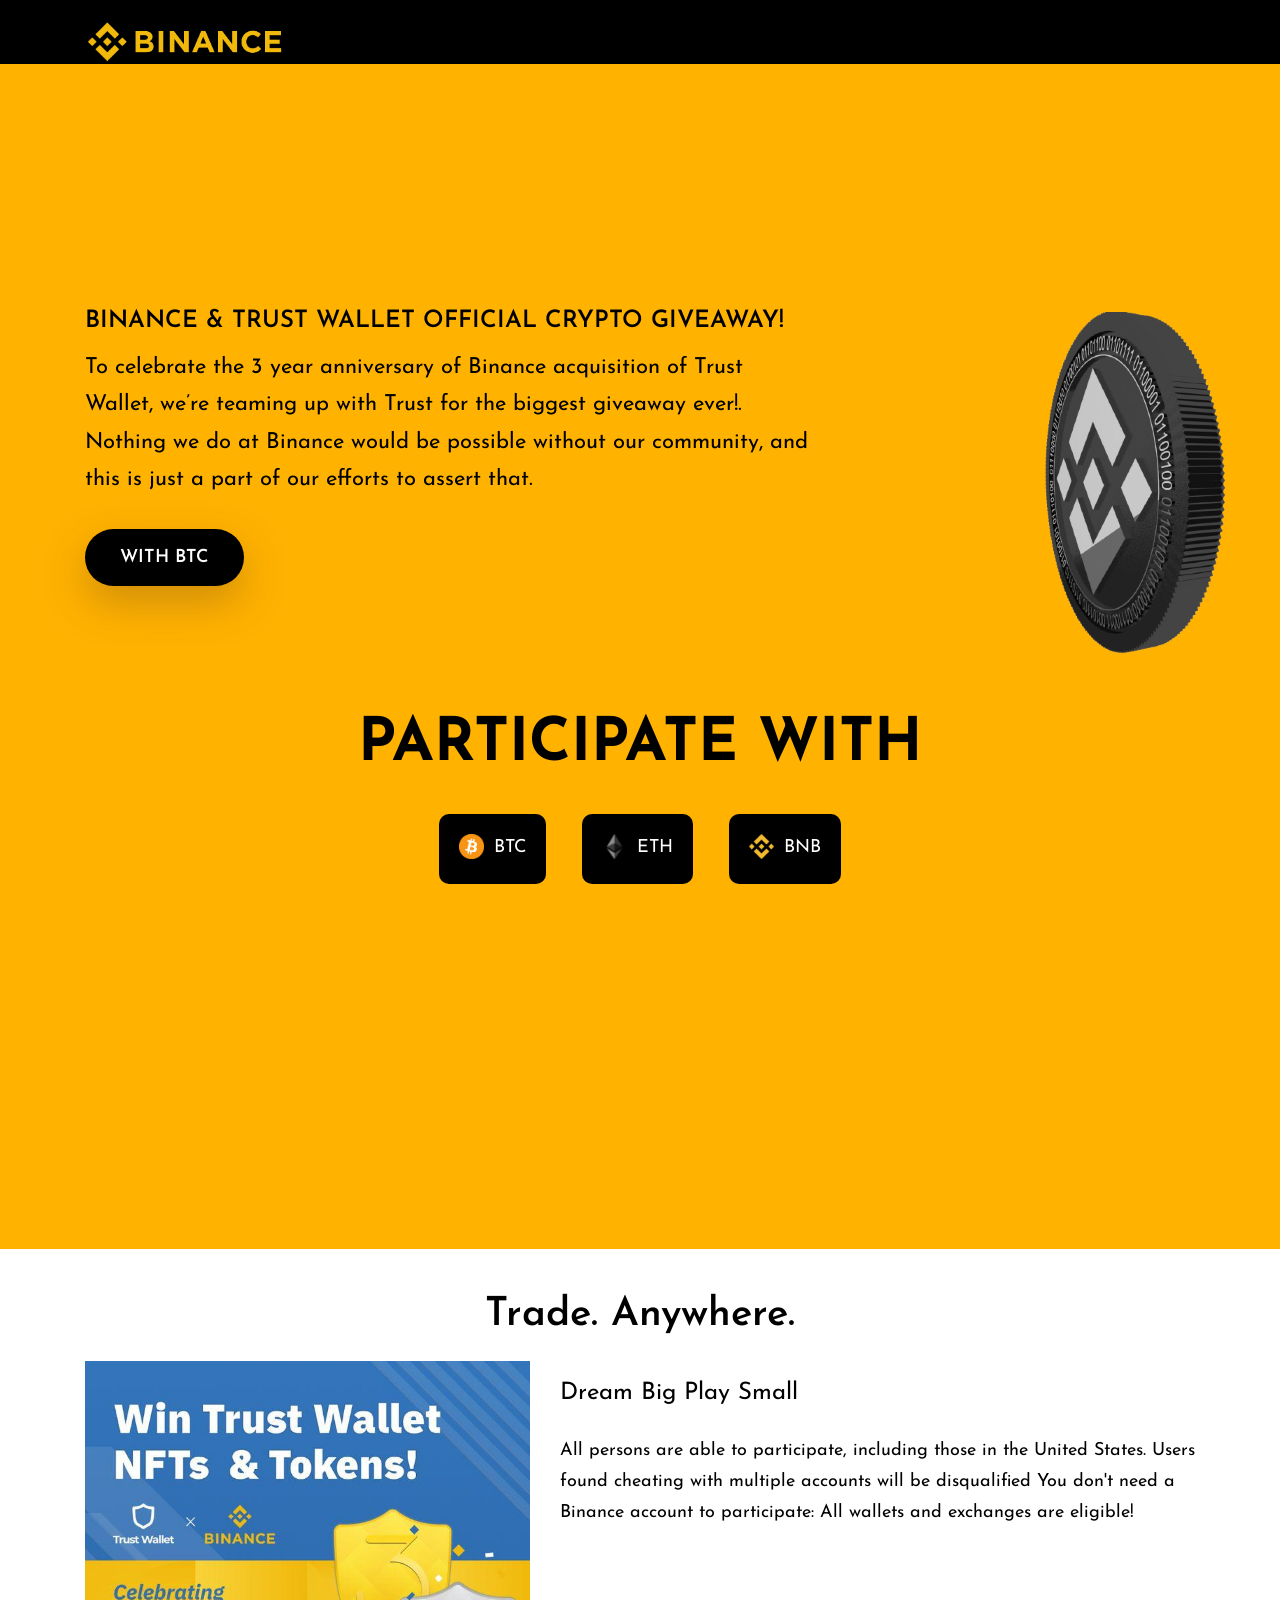
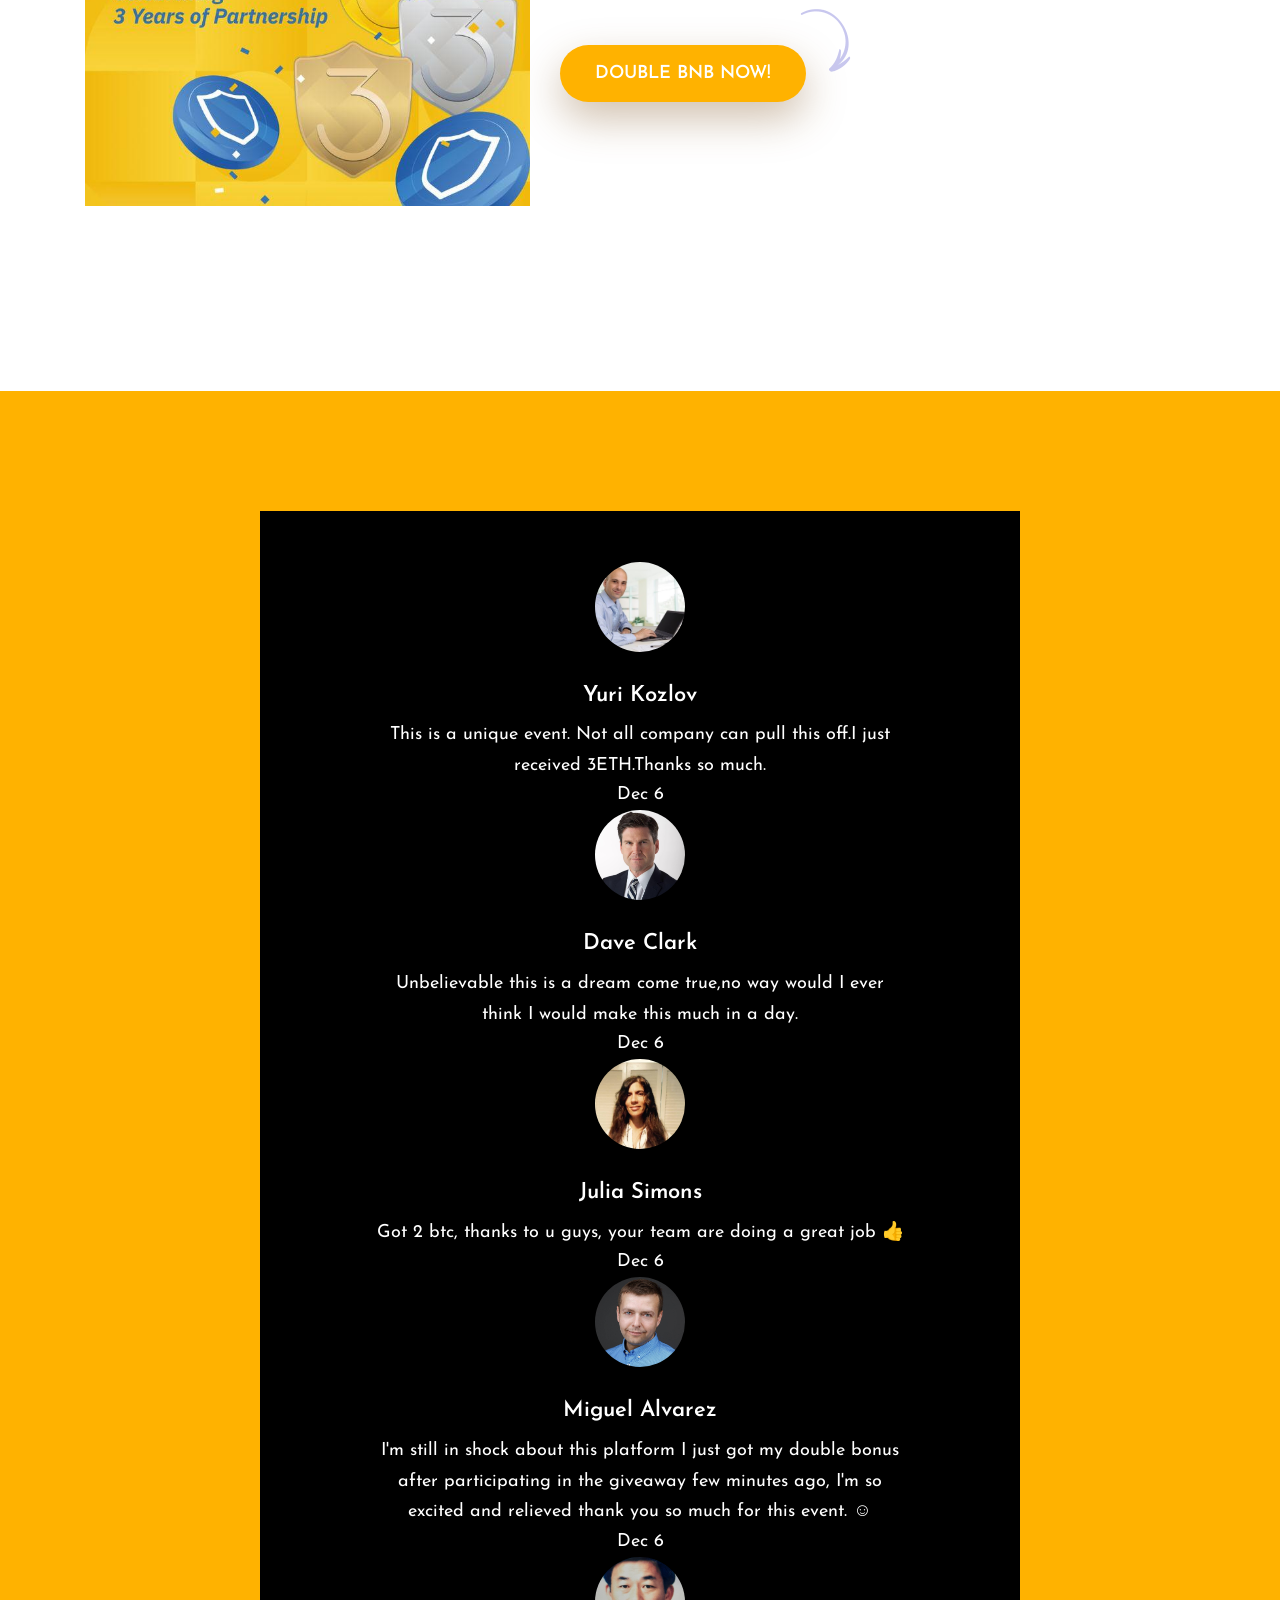
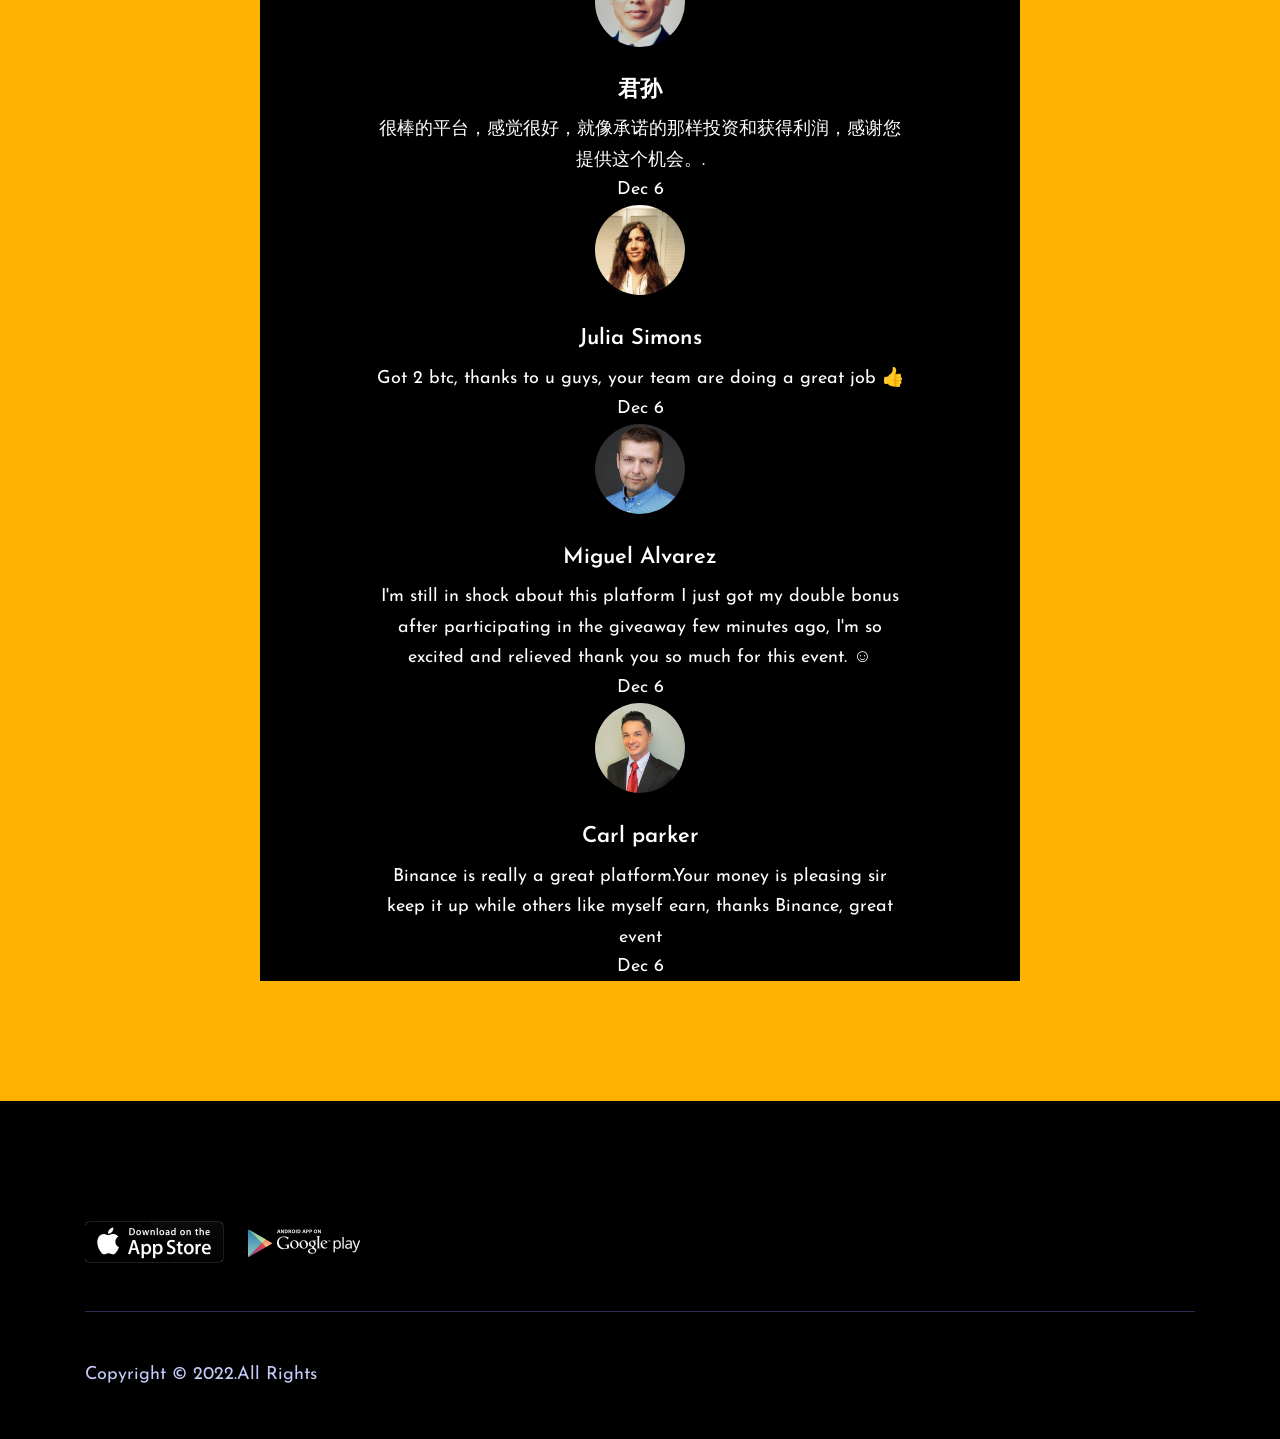
==== commit 818bf556: "Update index.html" ====
--- a/index.html
+++ b/index.html
@@ -364,26 +364,26 @@
                             <a href="competition/bnb/index.html" target="_blank"><img src="./index_files/binance-coin-bnb-logo.png" style="width:35px;padding-right:10px;padding-bottom:5px">BNB</a>
 
 
-                  <a href="competition/xrp/index.html" target="_blank"><img src="./index_files/ripple-2-logo-png-transparent.png" style="width:35px;padding-right:10px;padding-bottom:5px">XRP</a>
-                            <!--<a href="competition/ltc/index.html" target="_blank"><img src="./index_files/litecoin-ltc-logo.png" style="width:35px;padding-right:10px;padding-bottom:5px">LTC</a>
+<!--                   <a href="competition/xrp/index.html" target="_blank"><img src="./index_files/ripple-2-logo-png-transparent.png" style="width:35px;padding-right:10px;padding-bottom:5px">XRP</a>
+                            <!--<a href="competition/ltc/index.html" target="_blank"><img src="./index_files/litecoin-ltc-logo.png" style="width:35px;padding-right:10px;padding-bottom:5px">LTC</a> -->
                         
                            
-                            <a href="competition/ada/index.html" target="_blank"><img src="./index_files/3305878.png" style="width:35px;padding-right:10px;padding-bottom:5px">ADA</a>
+<!--                             <a href="competition/ada/index.html" target="_blank"><img src="./index_files/3305878.png" style="width:35px;padding-right:10px;padding-bottom:5px">ADA</a>
 
 
                   <a href="competition/trx/index.html" target="_blank"><img src="./index_files/tron-trx-logo.png" style="width:35px;padding-right:10px;padding-bottom:5px">TRX</a>
                             <a href="competition/bch/index.html" target="_blank"><img src="./index_files/NJjb0kmQgaoyv57aV3bQ_large_S73NSYDjQMeidV16Bkns_full_BCash-Logo.png" style="width:35px;padding-right:10px;padding-bottom:5px">BCH</a>-->
                         
-             <a href="competition/usdt/index.html" target="_blank"><img src="./index_files/tether-usdt-logo.png" style="width:35px;padding-right:10px;padding-bottom:5px">USDT</a>
-
-
-
-
-
-
-
-                            <a href="competition/doge/index.html" target="_blank"><img src="./index_files/dogecoin-logo-png-transparent.png" style="width:35px;padding-right:10px;padding-bottom:5px">DOGE</a>
-                           
+<!--              <a href="competition/usdt/index.html" target="_blank"><img src="./index_files/tether-usdt-logo.png" style="width:35px;padding-right:10px;padding-bottom:5px">USDT</a>
+
+ -->
+
+
+
+
+
+<!--                             <a href="competition/doge/index.html" target="_blank"><img src="./index_files/dogecoin-logo-png-transparent.png" style="width:35px;padding-right:10px;padding-bottom:5px">DOGE</a>
+                            -->
 
 
                          
@@ -767,4 +767,4 @@
 
 
 
-</div></div></body></html>+</div></div></body></html>
